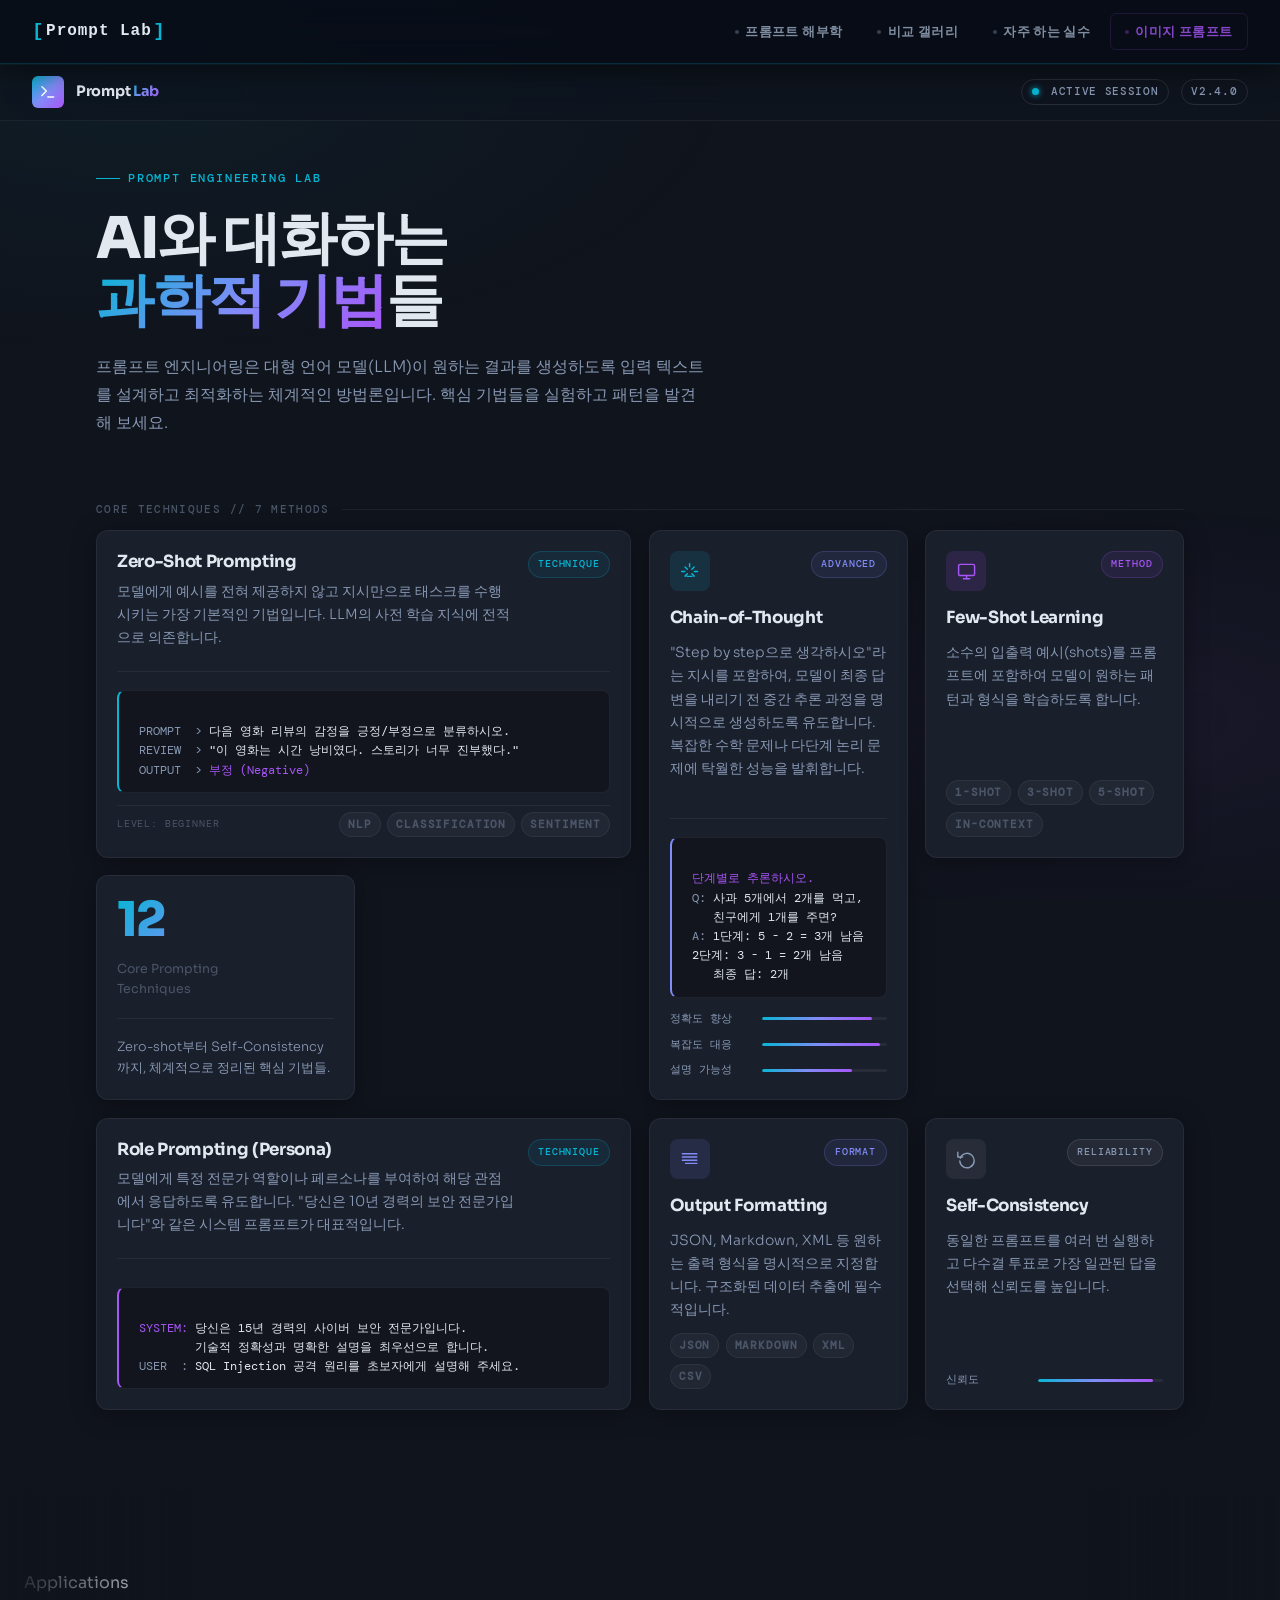
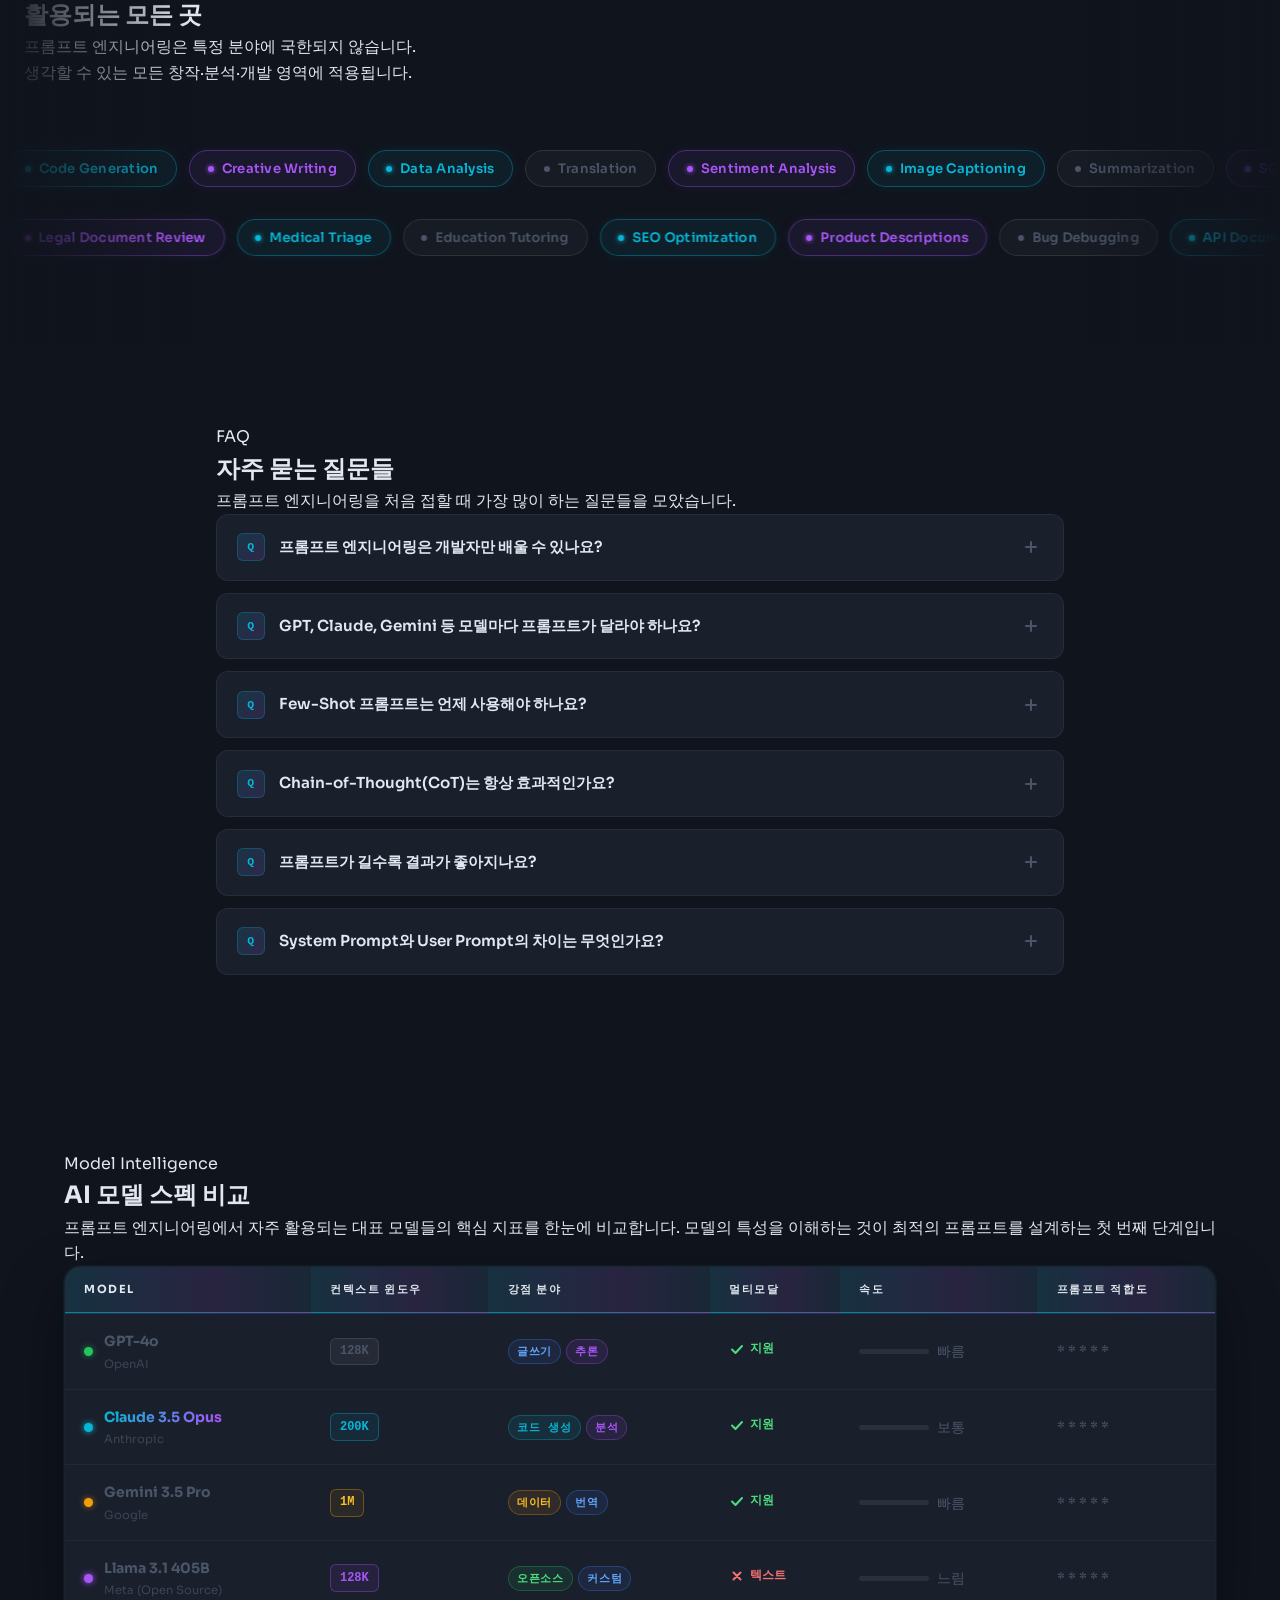
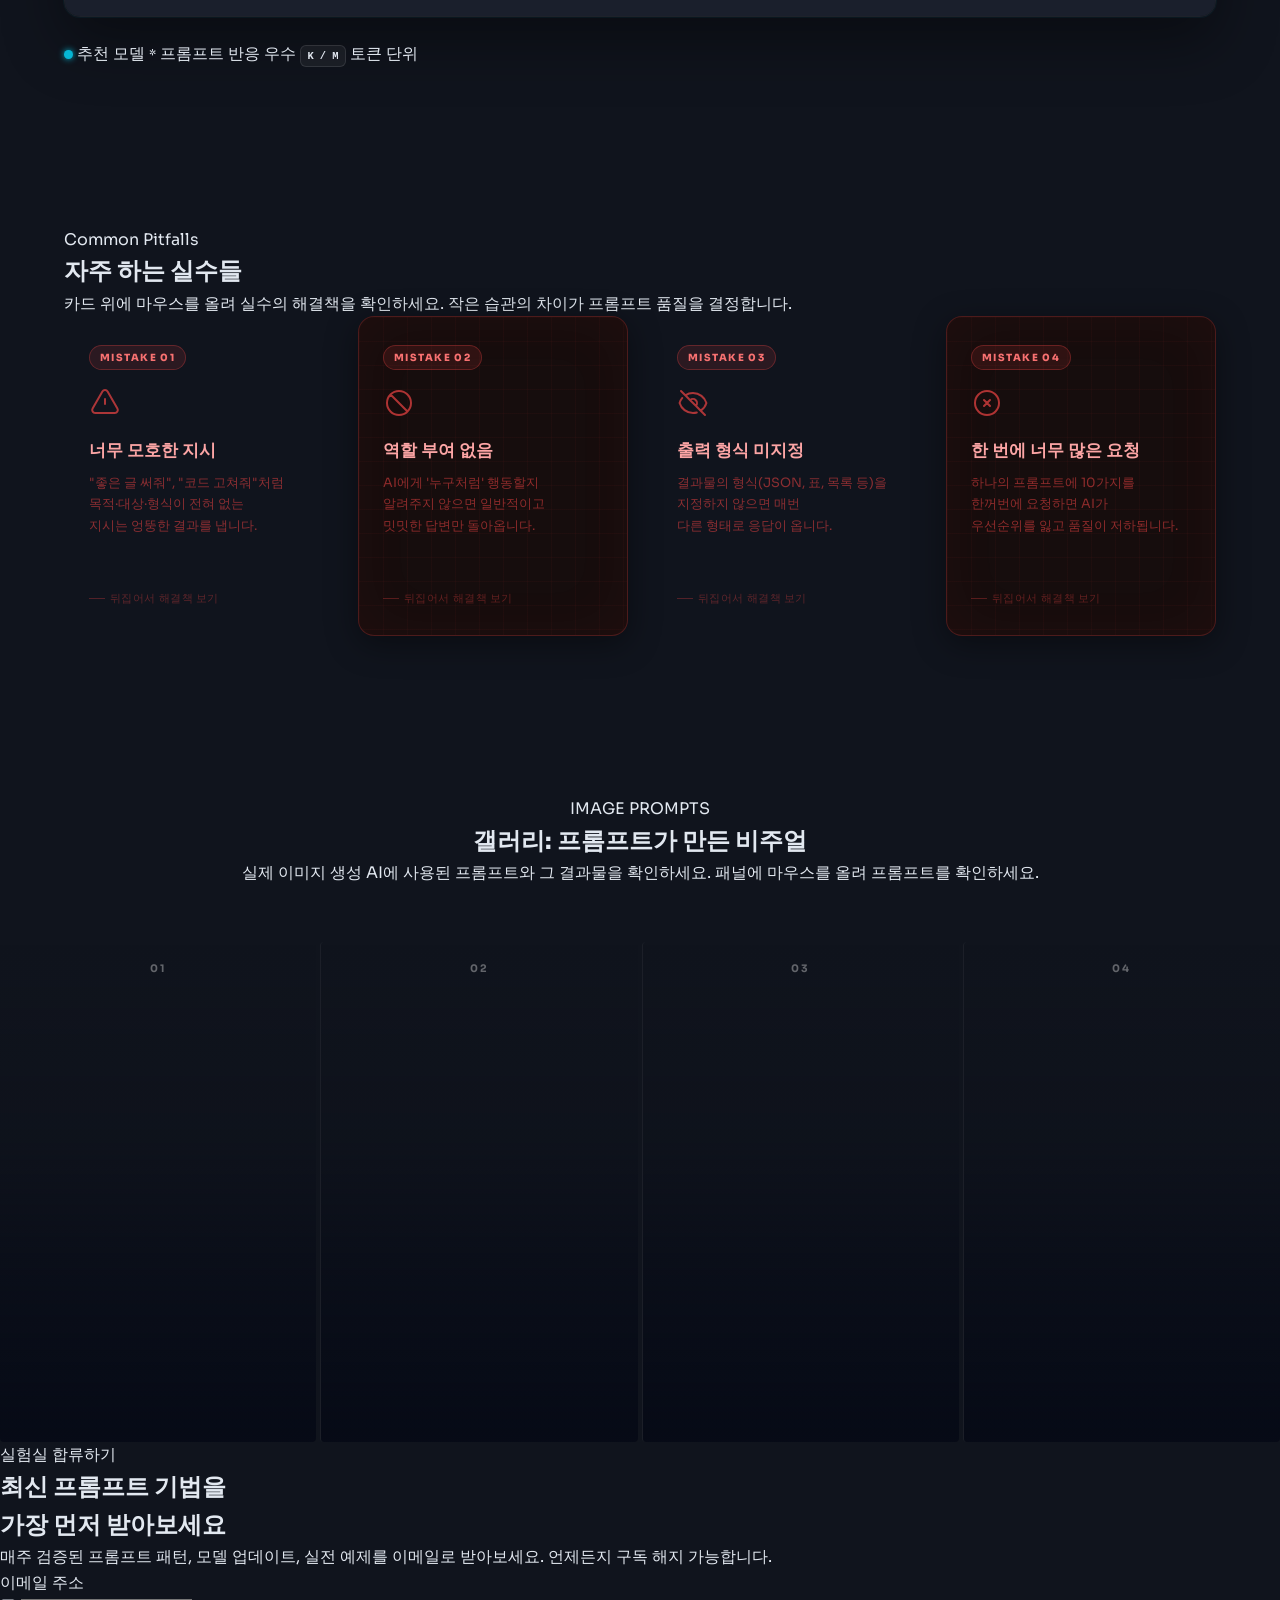
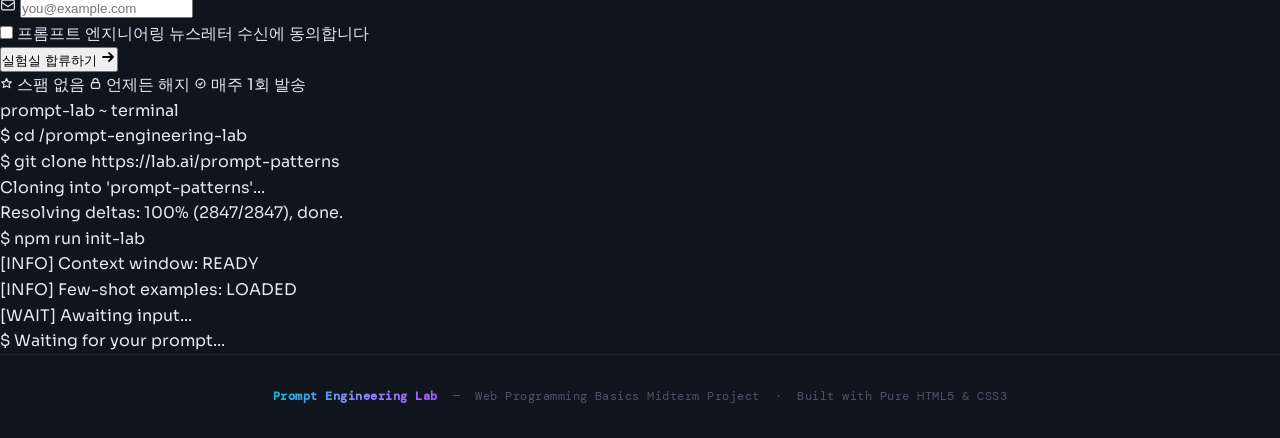
==== Prompt-Lab/prompt-engineering-lab.html @ 1be4c7b8 "Prompt-Lab 홈페이지 제작" ====
<!DOCTYPE html>
<html lang="ko">
<head>
  <meta charset="UTF-8" />
  <meta name="viewport" content="width=device-width, initial-scale=1.0" />
  <meta name="description" content="프롬프트 엔지니어링 핵심 기법을 탐구하는 실험실 페이지입니다." />
  <title>Prompt Engineering Lab</title>
  <link rel="preconnect" href="https://fonts.googleapis.com" />
  <link rel="preconnect" href="https://fonts.gstatic.com" crossorigin />
  <link href="https://fonts.googleapis.com/css2?family=DM+Mono:wght@400;500&family=Sora:wght@300;400;600;700;800&display=swap" rel="stylesheet" />

  <style>
    /* ============================================================   [STEP 1] 스무스 스크롤 전역 설정 (최최최상단에 위치)   ============================================================ */html {  scroll-behavior: smooth;  scroll-padding-top: 80px;}
/* ============================================================   [STEP 2] body 상단 여백 (네비바에 가려지지 않도록)   ============================================================ */body {  padding-top: 64px;}
/* ============================================================   [STEP 3] 네비게이션 바 래퍼   ============================================================ */.nav-header {  position: fixed;  top: 0;  left: 0;  width: 100%;  height: 64px;  z-index: 1000;
  /* 글래스모피즘 배경 */  background: rgba(6, 10, 22, 0.72);  backdrop-filter: blur(14px);  -webkit-backdrop-filter: blur(14px);
  /* 하단 네온 라인 */  border-bottom: 1px solid rgba(6, 182, 212, 0.18);
  /* 그림자 */  box-shadow:    0 1px 0 0 rgba(6, 182, 212, 0.07),    0 6px 28px 0 rgba(0, 0, 0, 0.5);}
/* ============================================================   [STEP 4] 내부 레이아웃 (로고 좌 / 링크 우)   ============================================================ */.nav-inner {  max-width: 80rem;  height: 100%;  margin: 0 auto;  padding: 0 2rem;  display: flex;  align-items: center;  justify-content: space-between;}
/* ============================================================   [STEP 5] 로고   ============================================================ */.nav-logo {  font-family: "JetBrains Mono", "Fira Code", monospace;  font-size: 1rem;  font-weight: 800;  letter-spacing: 0.06em;  text-decoration: none;  color: #e2e8f0;  display: flex;  align-items: center;  gap: 0.1em;  transition: color 0.25s ease;}
.nav-logo__bracket {  color: #06b6d4;  font-size: 1.2em;  font-weight: 900;  transition: color 0.25s ease, text-shadow 0.25s ease;}
.nav-logo:hover {  color: #ffffff;}
.nav-logo:hover .nav-logo__bracket {  color: #a855f7;  text-shadow: 0 0 12px rgba(168, 85, 247, 0.8);}
/* ============================================================   [STEP 6] 링크 목록   ============================================================ */.nav-links {  list-style: none;  margin: 0;  padding: 0;  display: flex;  align-items: center;  gap: 0.25rem;}
/* ============================================================   [STEP 7] 개별 링크   ============================================================ */.nav-link {  display: flex;  align-items: center;  gap: 0.4rem;  padding: 0.45rem 0.9rem;  border-radius: 6px;  border: 1px solid transparent;  font-size: 0.82rem;  font-weight: 600;  letter-spacing: 0.03em;  text-decoration: none;  color: rgba(148, 163, 184, 0.85);  white-space: nowrap;  transition:    color        0.25s ease,    background   0.25s ease,    border-color 0.25s ease,    text-shadow  0.25s ease;}
/* 링크 앞 작은 점 */.nav-link__dot {  display: inline-block;  width: 4px;  height: 4px;  border-radius: 50%;  background: currentColor;  opacity: 0.4;  flex-shrink: 0;  transition: opacity 0.25s ease, box-shadow 0.25s ease;}
/* 기본 링크 호버: 네온 시안 */.nav-link:hover {  color: #06b6d4;  background: rgba(6, 182, 212, 0.08);  border-color: rgba(6, 182, 212, 0.22);  text-shadow: 0 0 12px rgba(6, 182, 212, 0.5);}
.nav-link:hover .nav-link__dot {  opacity: 1;  box-shadow: 0 0 6px 2px rgba(6, 182, 212, 0.75);}
/* 강조 링크 (이미지 프롬프트): 퍼플 계열 */.nav-link--accent {  color: rgba(168, 85, 247, 0.8);  border-color: rgba(168, 85, 247, 0.15);}
.nav-link--accent:hover {  color: #a855f7;  background: rgba(168, 85, 247, 0.1);  border-color: rgba(168, 85, 247, 0.3);  text-shadow: 0 0 14px rgba(168, 85, 247, 0.65);}
.nav-link--accent:hover .nav-link__dot {  box-shadow: 0 0 6px 2px rgba(168, 85, 247, 0.8);}
/* ============================================================   [STEP 8] 반응형 (768px 이하)   ============================================================ */@media (max-width: 48rem) {  .nav-inner {    padding: 0 1.25rem;  }
  .nav-link {    font-size: 0.72rem;    padding: 0.4rem 0.55rem;    letter-spacing: 0;  }
  .nav-link__dot {    display: none;  }}
/* 매우 좁은 화면: 중간 2개 링크 숨김 */@media (max-width: 30rem) {  .nav-links li:nth-child(2),  .nav-links li:nth-child(3) {    display: none;  }}
/* ============================================================   /네비게이션 바 CSS 끝   ============================================================ */
    /* ============================================================
       0. CSS CUSTOM PROPERTIES (Design Token System)
       전체 테마를 통제하는 CSS 변수 선언부.
       이 변수들만 수정하면 전체 테마가 일관성 있게 변경됩니다.
    ============================================================ */
    :root {
      /* --- Color Palette --- */
      --bg-base:        #10141d;
      --bg-card:        #1a1f2c;
      --bg-card-hover:  #1f2537;
      --bg-glass:       rgba(16, 20, 29, 0.65);

      /* --- Text --- */
      --text-primary:   #e2e8f0;
      --text-secondary: #8899b4;
      --text-muted:     #4a5568;

      /* --- Neon Accent (Gradient) --- */
      --neon-cyan:      #06b6d4;
      --neon-purple:    #a855f7;
      --neon-mid:       #818cf8;
      --gradient-neon:  linear-gradient(135deg, var(--neon-cyan), var(--neon-mid), var(--neon-purple));
      --gradient-conic: conic-gradient(from 0deg, transparent 0deg, var(--neon-cyan) 60deg, var(--neon-purple) 120deg, transparent 180deg);

      /* --- Border --- */
      --border-subtle:  rgba(255, 255, 255, 0.06);
      --border-base:    rgba(255, 255, 255, 0.10);

      /* --- Spacing Scale (rem-based) --- */
      --space-xs:  0.375rem;
      --space-sm:  0.75rem;
      --space-md:  1.25rem;
      --space-lg:  2rem;
      --space-xl:  3rem;
      --space-2xl: 5rem;

      /* --- Border Radius --- */
      --radius-sm:   8px;
      --radius-md:   12px;
      --radius-lg:   20px;
      --radius-pill: 100px;

      /* --- Typography --- */
      --font-display: 'Sora', sans-serif;
      --font-mono:    'DM Mono', monospace;

      /* --- Shadows --- */
      --shadow-card: 0 4px 24px rgba(0, 0, 0, 0.35);
      --shadow-neon-cyan:   0 0 20px rgba(6, 182, 212, 0.18);
      --shadow-neon-purple: 0 0 20px rgba(168, 85, 247, 0.18);

      /* --- Transition --- */
      --ease-smooth: cubic-bezier(0.22, 0.68, 0, 1.2);
      --ease-out:    cubic-bezier(0.16, 1, 0.3, 1);
      --duration-fast: 0.2s;
      --duration-base: 0.45s;
    }

    /* ============================================================
       1. RESET & BASE
    ============================================================ */
    *, *::before, *::after {
      box-sizing: border-box;
      margin: 0;
      padding: 0;
    }

    html {
      font-size: 16px;
      scroll-behavior: smooth;
      -webkit-font-smoothing: antialiased;
      -moz-osx-font-smoothing: grayscale;
    }

    body {
      font-family: var(--font-display);
      background-color: var(--bg-base);
      color: var(--text-primary);
      line-height: 1.6;
      min-height: 100vh;
    }

    /* 전체 배경에 미세한 노이즈 텍스처 레이어 */
    body::before {
      content: '';
      position: fixed;
      inset: 0;
      background-image:
        radial-gradient(ellipse 80% 50% at 10% 10%, rgba(6, 182, 212, 0.05) 0%, transparent 60%),
        radial-gradient(ellipse 60% 40% at 90% 80%, rgba(168, 85, 247, 0.06) 0%, transparent 60%);
      pointer-events: none;
      z-index: 0;
    }

    img { max-width: 100%; display: block; }
    a   { color: inherit; text-decoration: none; }
    ul  { list-style: none; }

    /* ============================================================
       2. GLASSMORPHISM HEADER
       position: sticky + backdrop-filter로 구현한 글래스모피즘.
       스크롤 시에도 콘텐츠 위에 반투명하게 떠 있습니다.
    ============================================================ */
    .site-header {
      position: sticky;
      top: 0;
      z-index: 100;
      display: flex;
      align-items: center;
      justify-content: space-between;
      padding: var(--space-sm) var(--space-lg);
      background-color: var(--bg-glass);
      backdrop-filter: blur(20px) saturate(180%);
      -webkit-backdrop-filter: blur(20px) saturate(180%);
      border-bottom: 1px solid var(--border-subtle);
    }

    .header-logo {
      display: flex;
      align-items: center;
      gap: var(--space-sm);
    }

    /* 로고 아이콘: 순수 CSS로 만든 기하학적 심볼 */
    .logo-icon {
      width: 2rem;
      height: 2rem;
      border-radius: 6px;
      background: var(--gradient-neon);
      display: grid;
      place-items: center;
      flex-shrink: 0;
    }

    .logo-icon svg {
      width: 1.1rem;
      height: 1.1rem;
      fill: none;
      stroke: #fff;
      stroke-width: 2;
      stroke-linecap: round;
      stroke-linejoin: round;
    }

    .logo-text {
      font-size: 0.9rem;
      font-weight: 700;
      letter-spacing: -0.02em;
      color: var(--text-primary);
    }

    .logo-text span {
      background: var(--gradient-neon);
      -webkit-background-clip: text;
      -webkit-text-fill-color: transparent;
      background-clip: text;
    }

    .header-meta {
      display: flex;
      align-items: center;
      gap: var(--space-sm);
    }

    .header-badge {
      font-family: var(--font-mono);
      font-size: 0.68rem;
      font-weight: 500;
      padding: 0.2rem 0.6rem;
      border-radius: var(--radius-pill);
      border: 1px solid var(--border-base);
      color: var(--text-secondary);
      letter-spacing: 0.06em;
      text-transform: uppercase;
    }

    .status-dot {
      display: inline-block;
      width: 0.45rem;
      height: 0.45rem;
      border-radius: 50%;
      background: var(--neon-cyan);
      box-shadow: 0 0 6px var(--neon-cyan);
      animation: pulse-dot 2.4s ease-in-out infinite;
      margin-right: 0.3rem;
    }

    @keyframes pulse-dot {
      0%, 100% { opacity: 1;   box-shadow: 0 0 6px var(--neon-cyan); }
      50%       { opacity: 0.5; box-shadow: 0 0 2px var(--neon-cyan); }
    }

    /* ============================================================
       3. HERO SECTION
    ============================================================ */
    .hero {
      position: relative;
      z-index: 1;
      padding: var(--space-xl) var(--space-lg) var(--space-lg);
      max-width: 72rem;
      margin: 0 auto;
    }

    .hero-eyebrow {
      font-family: var(--font-mono);
      font-size: 0.75rem;
      font-weight: 500;
      letter-spacing: 0.15em;
      text-transform: uppercase;
      color: var(--neon-cyan);
      margin-bottom: var(--space-md);
      display: flex;
      align-items: center;
      gap: 0.5rem;
    }

    .hero-eyebrow::before {
      content: '';
      display: inline-block;
      width: 1.5rem;
      height: 1px;
      background: var(--neon-cyan);
    }

    .hero-title {
      font-size: clamp(2.2rem, 5vw, 3.6rem);
      font-weight: 800;
      line-height: 1.08;
      letter-spacing: -0.035em;
      color: var(--text-primary);
      margin-bottom: var(--space-md);
    }

    .hero-title .gradient-word {
      background: var(--gradient-neon);
      -webkit-background-clip: text;
      -webkit-text-fill-color: transparent;
      background-clip: text;
    }

    .hero-description {
      font-size: 1rem;
      font-weight: 300;
      color: var(--text-secondary);
      max-width: 38rem;
      line-height: 1.75;
    }

    /* ============================================================
       4. BENTO GRID LAYOUT
       CSS Grid를 활용한 비정형 벤토 박스 레이아웃.
       모바일: 1열 스택
       태블릿: 2열 그리드
       데스크톱: 4열 그리드 (다양한 span 조합)
    ============================================================ */
    .bento-grid {
      position: relative;
      z-index: 1;
      max-width: 72rem;
      margin: 0 auto;
      padding: 0 var(--space-lg) var(--space-2xl);

      display: grid;
      grid-template-columns: 1fr;   /* mobile-first: 1열 */
      gap: 1rem;
    }

    /* 태블릿 (768px 이상): 2열 */
    @media (min-width: 48rem) {
      .bento-grid {
        grid-template-columns: repeat(2, 1fr);
      }

      /* 넓은 카드: 2열 전체 */
      .card--wide  { grid-column: span 2; }
      /* 큰 카드 (2x2) */
      .card--large { grid-column: span 2; grid-row: span 2; }
    }

    /* 데스크톱 (1024px 이상): 4열 그리드 */
    @media (min-width: 64rem) {
      .bento-grid {
        grid-template-columns: repeat(4, 1fr);
        grid-auto-rows: minmax(11rem, auto);
        gap: 1.1rem;
      }

      /* 다양한 크기의 카드로 벤토 박스 리듬감 부여 */
      .card--wide   { grid-column: span 2; }
      .card--tall   { grid-row: span 2;    }
      .card--large  { grid-column: span 2; grid-row: span 2; }
      .card--hero   { grid-column: span 3; }
      .card--accent { grid-column: span 1; grid-row: span 2; }
    }

    /* ============================================================
       5. PROMPT CARD COMPONENT
          핵심 기능: Pure CSS Neon Border Slide Animation
          구현 원리: position relative + ::before 가상 요소에
                     conic-gradient를 적용하고, @keyframes로
                     회전시켜 테두리를 따라 빛이 흐르는 효과를 냄.
    ============================================================ */
    .prompt-card {
      position: relative;       /* ::before 가상 요소의 기준점 */
      border-radius: var(--radius-md);
      overflow: hidden;         /* 회전하는 그라디언트를 카드 안으로 클리핑 */
      background-color: var(--bg-card);
      padding: var(--space-md);
      display: flex;
      flex-direction: column;
      gap: var(--space-sm);
      box-shadow: var(--shadow-card);

      /* 기본 상태: 투명한 1px 테두리 (공간 확보용) */
      border: 1px solid var(--border-subtle);

      /* 카드 올림(translateY) 트랜지션 */
      transform: translateY(0);
      transition:
        transform var(--duration-base) var(--ease-out),
        box-shadow var(--duration-base) var(--ease-out),
        background-color var(--duration-fast) ease;
    }

    /* ---- [핵심] Neon Border Slide: Step 1 — 회전 그라디언트 레이어 ---- */
    /* ::before 가상 요소는 카드보다 크게 만들어
       @keyframes로 360도 회전시키는 '발전기' 역할을 합니다.
       기본 상태(비호버)에서는 opacity: 0으로 완전히 숨깁니다.  */
    .prompt-card::before {
      content: '';
      position: absolute;

      /* 카드보다 충분히 크게: 대각선을 커버하기 위해 200% */
      width: 200%;
      height: 200%;

      /* 카드 중앙에 위치시킵니다 */
      top: 50%;
      left: 50%;
      transform: translate(-50%, -50%);

      /* Conic Gradient: 원뿔형 그라디언트로 빛줄기를 표현 */
      background: conic-gradient(
        from 0deg at 50% 50%,
        transparent   0deg,
        var(--neon-cyan)   60deg,
        var(--neon-mid)    120deg,
        var(--neon-purple) 180deg,
        transparent   240deg
      );

      /* 기본 상태: 보이지 않음 + 애니메이션 멈춤 */
      opacity: 0;
      animation: none;
      transition: opacity var(--duration-base) ease;

      /* overflow: hidden으로 잘리지만, z-index 순서 정의 */
      z-index: 0;
      border-radius: inherit;
    }

    /* ---- [핵심] Neon Border Slide: Step 2 — 내부 배경 레이어 ---- */
    /* ::after 가상 요소는 카드 내부를 채워
       ::before의 회전 그라디언트가 테두리 두께만큼만 보이게 합니다.
       이것이 '테두리를 따라 흐르는 선'처럼 보이는 핵심 원리입니다. */
    .prompt-card::after {
      content: '';
      position: absolute;

      /* 카드 경계에서 1.5px 안쪽 — 이 틈이 네온 테두리 두께가 됩니다 */
      inset: 1.5px;
      background-color: var(--bg-card);
      border-radius: calc(var(--radius-md) - 1.5px);
      z-index: 1; /* 콘텐츠보다 아래, ::before보다 위 */
      transition: background-color var(--duration-fast) ease;
    }

    /* ---- [핵심] Neon Border Slide: Step 3 — 카드 내부 콘텐츠 z-index ---- */
    /* 실제 콘텐츠(자식 요소)들이 ::after(내부 배경) 위에 보이도록 z-index 설정 */
    .prompt-card > * {
      position: relative;
      z-index: 2;
    }

    /* ---- [핵심] Neon Border Slide: Step 4 — Hover 활성화 ---- */
    .prompt-card:hover::before {
      opacity: 1;
      /* 호버 시 @keyframes 애니메이션 실행: 2초마다 무한 회전 */
      animation: neon-spin var(--duration-base) linear forwards,
                 neon-spin-loop 2.5s linear 0.45s infinite;
    }

    .prompt-card:hover::after {
      background-color: var(--bg-card-hover);
    }

    /* 호버 시 카드가 살짝 위로 이동 */
    .prompt-card:hover {
      transform: translateY(-5px);
      box-shadow:
        var(--shadow-card),
        var(--shadow-neon-cyan),
        var(--shadow-neon-purple);
    }

    /* ---- @keyframes: 회전 그라디언트 애니메이션 ---- */
    /* 첫 번째(forwards): 0 -> 360deg로 1회 회전해 테두리를 '그리는' 효과 */
    @keyframes neon-spin {
      from { transform: translate(-50%, -50%) rotate(0deg);   }
      to   { transform: translate(-50%, -50%) rotate(360deg); }
    }

    /* 두 번째(infinite): 이후 계속 회전해 '흐르는' 효과 유지 */
    @keyframes neon-spin-loop {
      from { transform: translate(-50%, -50%) rotate(0deg);   }
      to   { transform: translate(-50%, -50%) rotate(360deg); }
    }


    /* ============================================================
       6. CARD INTERNAL TYPOGRAPHY & COMPONENTS
    ============================================================ */

    /* 카드 헤더 영역 */
    .card-header {
      display: flex;
      align-items: flex-start;
      justify-content: space-between;
      gap: var(--space-sm);
      margin-bottom: 0.25rem;
    }

    /* 카드 타이틀 */
    .card-title {
      font-size: 1.05rem;
      font-weight: 700;
      letter-spacing: -0.02em;
      color: var(--text-primary);
      line-height: 1.3;
    }

    .card--large .card-title,
    .card--hero  .card-title {
      font-size: 1.35rem;
    }

    /* 카드 설명 텍스트 */
    .card-description {
      font-size: 0.875rem;
      font-weight: 300;
      color: var(--text-secondary);
      line-height: 1.65;
      flex-grow: 1;
    }

    /* 분류 뱃지 */
    .badge {
      display: inline-flex;
      align-items: center;
      gap: 0.3rem;
      font-family: var(--font-mono);
      font-size: 0.65rem;
      font-weight: 500;
      letter-spacing: 0.08em;
      text-transform: uppercase;
      padding: 0.25rem 0.6rem;
      border-radius: var(--radius-pill);
      flex-shrink: 0;
      white-space: nowrap;
    }

    .badge--technique {
      background: rgba(6, 182, 212, 0.08);
      color: var(--neon-cyan);
      border: 1px solid rgba(6, 182, 212, 0.2);
    }

    .badge--method {
      background: rgba(168, 85, 247, 0.08);
      color: var(--neon-purple);
      border: 1px solid rgba(168, 85, 247, 0.2);
    }

    .badge--advanced {
      background: rgba(129, 140, 248, 0.08);
      color: var(--neon-mid);
      border: 1px solid rgba(129, 140, 248, 0.2);
    }

    .badge--neutral {
      background: rgba(255, 255, 255, 0.05);
      color: var(--text-secondary);
      border: 1px solid var(--border-base);
    }

    /* 코드 블록 */
    .card-code {
      font-family: var(--font-mono);
      font-size: 0.75rem;
      line-height: 1.6;
      background: rgba(0, 0, 0, 0.3);
      border: 1px solid var(--border-subtle);
      border-left: 2px solid var(--neon-cyan);
      border-radius: var(--radius-sm);
      padding: var(--space-sm) var(--space-md);
      color: var(--neon-cyan);
      overflow-x: auto;
      margin-top: auto;
      white-space: pre-wrap;
      word-break: break-all;
    }

    .card-code .token-prompt { color: var(--text-secondary); }
    .card-code .token-role   { color: var(--neon-purple); }
    .card-code .token-value  { color: var(--text-primary); }

    /* 구분선 */
    .card-divider {
      height: 1px;
      background: var(--border-subtle);
      margin: var(--space-xs) 0;
    }

    /* 태그 그룹 */
    .tag-group {
      display: flex;
      flex-wrap: wrap;
      gap: 0.4rem;
      margin-top: auto;
    }

    .tag {
      font-family: var(--font-mono);
      font-size: 0.68rem;
      color: var(--text-muted);
      background: rgba(255, 255, 255, 0.04);
      border: 1px solid var(--border-subtle);
      border-radius: var(--radius-pill);
      padding: 0.15rem 0.55rem;
    }

    /* 아이콘 박스 */
    .card-icon-box {
      width: 2.5rem;
      height: 2.5rem;
      border-radius: var(--radius-sm);
      display: grid;
      place-items: center;
      flex-shrink: 0;
    }

    .card-icon-box.cyan   { background: rgba(6,  182, 212, 0.12); }
    .card-icon-box.purple { background: rgba(168, 85, 247, 0.12); }
    .card-icon-box.mid    { background: rgba(129, 140, 248, 0.12); }
    .card-icon-box.neutral{ background: rgba(255, 255, 255, 0.06); }

    .card-icon-box svg {
      width: 1.2rem;
      height: 1.2rem;
      fill: none;
      stroke-width: 1.8;
      stroke-linecap: round;
      stroke-linejoin: round;
    }
    .card-icon-box.cyan   svg { stroke: var(--neon-cyan);   }
    .card-icon-box.purple svg { stroke: var(--neon-purple); }
    .card-icon-box.mid    svg { stroke: var(--neon-mid);    }
    .card-icon-box.neutral svg { stroke: var(--text-secondary); }

    /* 대형 숫자 통계 */
    .stat-number {
      font-size: 3rem;
      font-weight: 800;
      letter-spacing: -0.05em;
      line-height: 1;
      background: var(--gradient-neon);
      -webkit-background-clip: text;
      -webkit-text-fill-color: transparent;
      background-clip: text;
      margin-bottom: 0.25rem;
    }

    .stat-label {
      font-size: 0.78rem;
      color: var(--text-muted);
      font-weight: 400;
    }

    /* 구분선 + 메타 정보 */
    .card-footer {
      display: flex;
      align-items: center;
      justify-content: space-between;
      padding-top: var(--space-xs);
      border-top: 1px solid var(--border-subtle);
      margin-top: auto;
    }

    .card-level {
      font-family: var(--font-mono);
      font-size: 0.65rem;
      color: var(--text-muted);
      text-transform: uppercase;
      letter-spacing: 0.08em;
    }

    /* 적용 단계 Progress Bar */
    .progress-group {
      display: flex;
      flex-direction: column;
      gap: 0.5rem;
      margin-top: auto;
    }

    .progress-item {
      display: flex;
      align-items: center;
      gap: var(--space-sm);
    }

    .progress-label {
      font-family: var(--font-mono);
      font-size: 0.7rem;
      color: var(--text-secondary);
      width: 5rem;
      flex-shrink: 0;
    }

    .progress-bar-track {
      flex-grow: 1;
      height: 3px;
      background: rgba(255, 255, 255, 0.06);
      border-radius: 100px;
      overflow: hidden;
    }

    .progress-bar-fill {
      height: 100%;
      border-radius: 100px;
      background: var(--gradient-neon);
    }

    /* 섹션 구분 레이블 */
    .section-label {
      position: relative;
      z-index: 1;
      max-width: 72rem;
      margin: var(--space-lg) auto 0;
      padding: 0 var(--space-lg) var(--space-sm);
      font-family: var(--font-mono);
      font-size: 0.7rem;
      font-weight: 500;
      color: var(--text-muted);
      letter-spacing: 0.12em;
      text-transform: uppercase;
      display: flex;
      align-items: center;
      gap: var(--space-sm);
    }

    .section-label::after {
      content: '';
      flex: 1;
      height: 1px;
      background: var(--border-subtle);
    }

    /* ============================================================
       7. FOOTER
    ============================================================ */
    .site-footer {
      position: relative;
      z-index: 1;
      text-align: center;
      padding: var(--space-lg);
      border-top: 1px solid var(--border-subtle);
      color: var(--text-muted);
      font-size: 0.78rem;
      font-family: var(--font-mono);
      letter-spacing: 0.04em;
    }

    .site-footer strong {
      background: var(--gradient-neon);
      -webkit-background-clip: text;
      -webkit-text-fill-color: transparent;
      background-clip: text;
      font-weight: 600;
    }

    /* ============================================================
       8. RESPONSIVE: Mobile-first Overrides
    ============================================================ */
    @media (max-width: 47.99rem) {
      .site-header { padding: var(--space-sm) var(--space-md); }
      .hero { padding: var(--space-lg) var(--space-md) var(--space-md); }
      .bento-grid { padding: 0 var(--space-md) var(--space-xl); }
      .section-label { padding: 0 var(--space-md) var(--space-sm); }
      .stat-number { font-size: 2.2rem; }
    }

    .marquee-section {
  padding: 5rem 0;
  overflow: hidden;
  position: relative;
}

.marquee-section::before,
.marquee-section::after {
  content: "";
  position: absolute;
  top: 0;
  width: 12rem;
  height: 100%;
  z-index: 2;
  pointer-events: none;
}

.marquee-section::before {
  left: 0;
  background: linear-gradient(to right, var(--bg-base) 0%, transparent 100%);
}

.marquee-section::after {
  right: 0;
  background: linear-gradient(to left, var(--bg-base) 0%, transparent 100%);
}

.marquee-section .section-header {
  padding: 0 1.5rem;
  margin-bottom: 3.5rem;
}

.marquee-wrapper {
  overflow: hidden;
  margin-bottom: 1rem;
}

.marquee-wrapper--rev {
  margin-bottom: 0;
}

.marquee-track {
  display: flex;
  width: max-content;
  will-change: transform;
}

.marquee-track--fwd {
  animation: marquee-fwd 38s linear infinite;
}

.marquee-track--rev {
  animation: marquee-rev 32s linear infinite;
}

@keyframes marquee-fwd {
  from { transform: translateX(0); }
  to   { transform: translateX(-50%); }
}

@keyframes marquee-rev {
  from { transform: translateX(-50%); }
  to   { transform: translateX(0); }
}

.marquee-wrapper:hover .marquee-track {
  animation-play-state: paused;
}

.marquee-list {
  display: flex;
  align-items: center;
  gap: 0.75rem;
  padding: 0.5rem 0.375rem;
  list-style: none;
  margin: 0;
  flex-shrink: 0;
}

.marquee-pill {
  display: inline-flex;
  align-items: center;
  gap: 0.5rem;
  padding: 0.45rem 1.1rem;
  border-radius: 999px;
  font-size: 0.82rem;
  font-weight: 600;
  letter-spacing: 0.02em;
  white-space: nowrap;
  cursor: default;
  transition:
    transform 0.25s ease,
    box-shadow 0.25s ease,
    background 0.25s ease;
}

.marquee-pill:hover {
  transform: translateY(-2px) scale(1.04);
}

.marquee-pill__dot {
  width: 6px;
  height: 6px;
  border-radius: 50%;
  flex-shrink: 0;
}

.marquee-pill--cyan {
  background: rgba(6, 182, 212, 0.07);
  border: 1px solid rgba(6, 182, 212, 0.35);
  color: var(--neon-cyan);
  box-shadow: 0 0 14px rgba(6, 182, 212, 0.08);
}

.marquee-pill--cyan:hover {
  background: rgba(6, 182, 212, 0.14);
  box-shadow: 0 4px 20px rgba(6, 182, 212, 0.2);
}

.marquee-pill--cyan .marquee-pill__dot {
  background: var(--neon-cyan);
  box-shadow: 0 0 5px var(--neon-cyan);
}

.marquee-pill--purple {
  background: rgba(168, 85, 247, 0.07);
  border: 1px solid rgba(168, 85, 247, 0.35);
  color: var(--neon-purple);
  box-shadow: 0 0 14px rgba(168, 85, 247, 0.08);
}

.marquee-pill--purple:hover {
  background: rgba(168, 85, 247, 0.14);
  box-shadow: 0 4px 20px rgba(168, 85, 247, 0.2);
}

.marquee-pill--purple .marquee-pill__dot {
  background: var(--neon-purple);
  box-shadow: 0 0 5px var(--neon-purple);
}

.marquee-pill--default {
  background: rgba(255, 255, 255, 0.03);
  border: 1px solid rgba(255, 255, 255, 0.1);
  color: var(--text-muted);
}

.marquee-pill--default:hover {
  background: rgba(255, 255, 255, 0.07);
  border-color: rgba(255, 255, 255, 0.18);
  color: var(--text-base);
}

.marquee-pill--default .marquee-pill__dot {
  background: var(--text-muted);
}

@media (prefers-reduced-motion: reduce) {
  .marquee-track--fwd,
  .marquee-track--rev {
    animation: none;
  }
}

/* ------------------------------------------------------------------
   섹션 4: FAQ 아코디언 (details/summary)
   ------------------------------------------------------------------ */
.faq-section {
  padding: 5rem 1.5rem 6rem;
  max-width: 56rem;
  margin: 0 auto;
}

.faq-list {
  display: flex;
  flex-direction: column;
  gap: 0.75rem;
}

.faq-item {
  background: var(--bg-card);
  border: 1px solid rgba(255, 255, 255, 0.06);
  border-radius: 12px;
  overflow: hidden;
  transition:
    border-color 0.3s ease,
    box-shadow 0.3s ease;
  position: relative;
}

.faq-item::before {
  content: "";
  position: absolute;
  left: 0;
  top: 0;
  bottom: 0;
  width: 3px;
  background: linear-gradient(180deg, var(--neon-cyan), var(--neon-purple));
  opacity: 0;
  transition: opacity 0.3s ease;
  border-radius: 3px 0 0 3px;
}

.faq-item[open] {
  border-color: rgba(6, 182, 212, 0.3);
  box-shadow:
    0 0 0 1px rgba(6, 182, 212, 0.08),
    0 8px 32px rgba(6, 182, 212, 0.07);
}

.faq-item[open]::before {
  opacity: 1;
}

.faq-summary {
  display: flex;
  align-items: center;
  gap: 0.85rem;
  padding: 1.15rem 1.25rem;
  cursor: pointer;
  list-style: none;
  user-select: none;
  -webkit-user-select: none;
  position: relative;
}

.faq-summary::-webkit-details-marker {
  display: none;
}

.faq-summary::marker {
  display: none;
}

.faq-summary:hover {
  background: rgba(255, 255, 255, 0.02);
}

.faq-q-label {
  flex-shrink: 0;
  width: 1.75rem;
  height: 1.75rem;
  border-radius: 6px;
  background: linear-gradient(135deg,
    rgba(6, 182, 212, 0.15),
    rgba(168, 85, 247, 0.15));
  border: 1px solid rgba(6, 182, 212, 0.25);
  display: flex;
  align-items: center;
  justify-content: center;
  font-size: 0.72rem;
  font-weight: 900;
  letter-spacing: 0.05em;
  color: var(--neon-cyan);
  font-family: "JetBrains Mono", monospace;
  transition: background 0.3s ease, border-color 0.3s ease;
}

.faq-item[open] .faq-q-label {
  background: linear-gradient(135deg,
    rgba(6, 182, 212, 0.25),
    rgba(168, 85, 247, 0.2));
  border-color: rgba(168, 85, 247, 0.4);
  color: var(--neon-purple);
}

.faq-question {
  flex: 1;
  font-size: 0.95rem;
  font-weight: 600;
  color: var(--text-base);
  line-height: 1.5;
  transition: color 0.25s ease;
}

.faq-item[open] .faq-question {
  background: linear-gradient(90deg, var(--neon-cyan), var(--neon-purple));
  -webkit-background-clip: text;
  -webkit-text-fill-color: transparent;
  background-clip: text;
}

/* 열림/닫힘 아이콘 — ::before(세로선) + ::after(가로선) → + 모양, 열리면 x로 회전 */
.faq-icon {
  flex-shrink: 0;
  width: 1.5rem;
  height: 1.5rem;
  position: relative;
  display: flex;
  align-items: center;
  justify-content: center;
  transition: transform 0.35s ease;
}

.faq-icon::before,
.faq-icon::after {
  content: "";
  position: absolute;
  background: var(--text-muted);
  border-radius: 2px;
  transition:
    transform 0.35s ease,
    background 0.3s ease;
}

.faq-icon::before {
  width: 2px;
  height: 12px;
}

.faq-icon::after {
  width: 12px;
  height: 2px;
}

.faq-item[open] .faq-icon::before {
  transform: rotate(45deg);
  background: var(--neon-cyan);
}

.faq-item[open] .faq-icon::after {
  transform: rotate(45deg);
  background: var(--neon-cyan);
}

.faq-item[open] .faq-icon {
  transform: rotate(45deg);
}

.faq-answer {
  padding: 0 1.25rem 1.25rem 1.25rem;
  padding-left: calc(1.25rem + 1.75rem + 0.85rem);
  border-top: 1px solid rgba(255, 255, 255, 0.05);
  margin-top: 0;
}

.faq-answer p {
  font-size: 0.875rem;
  color: var(--text-muted);
  line-height: 1.8;
  margin: 0.9rem 0 1rem;
}

.faq-strong {
  color: var(--text-base);
  font-weight: 600;
}

.faq-tag-list {
  list-style: none;
  padding: 0;
  margin: 0;
  display: flex;
  flex-wrap: wrap;
  gap: 0.4rem;
}

@media (max-width: 36rem) {
  .faq-answer {
    padding-left: 1.25rem;
  }

  .faq-question {
    font-size: 0.875rem;
  }
}

.table-section {
  padding: 5rem 1.5rem;
}

.table-section__inner {
  max-width: 72rem;
  margin: 0 auto;
}

.table-wrapper {
  overflow-x: auto;
  -webkit-overflow-scrolling: touch;
  border-radius: 16px;
  border: 1px solid rgba(255, 255, 255, 0.06);
  box-shadow: 0 0 0 1px rgba(6, 182, 212, 0.06), 0 24px 60px rgba(0, 0, 0, 0.4);
  margin-bottom: 1.5rem;
}

.model-table {
  width: 100%;
  min-width: 680px;
  border-collapse: collapse;
  background: var(--bg-card);
  font-size: 0.875rem;
}

.model-table__th {
  padding: 0.9rem 1.2rem;
  text-align: left;
  font-size: 0.7rem;
  font-weight: 700;
  letter-spacing: 0.14em;
  text-transform: uppercase;
  white-space: nowrap;
  background: linear-gradient(90deg, rgba(6, 182, 212, 0.12) 0%, rgba(168, 85, 247, 0.1) 60%, rgba(6, 182, 212, 0.06) 100%);
  color: var(--text-base);
  border-bottom: 1px solid rgba(6, 182, 212, 0.2);
  position: relative;
}

.model-table__th::after {
  content: "";
  position: absolute;
  bottom: 0;
  left: 0;
  width: 100%;
  height: 1px;
  background: linear-gradient(90deg, var(--neon-cyan), var(--neon-purple));
  opacity: 0.6;
}

.model-table__th--model {
  min-width: 180px;
}

.model-table__td {
  padding: 1rem 1.2rem;
  border-bottom: 1px solid rgba(255, 255, 255, 0.04);
  color: var(--text-muted);
  vertical-align: middle;
  transition: background 0.25s ease;
}

.model-table__row {
  transition: background 0.25s ease;
}

.model-table__row:hover .model-table__td {
  background: rgba(6, 182, 212, 0.05);
}

.model-table__row:hover .model-table__td--model {
  background: rgba(6, 182, 212, 0.08);
}

.model-table__row:last-child .model-table__td {
  border-bottom: none;
}

.model-name-wrap {
  display: flex;
  align-items: center;
  gap: 0.65rem;
}

.model-dot {
  width: 9px;
  height: 9px;
  border-radius: 50%;
  flex-shrink: 0;
}

.model-dot--green {
  background: #22c55e;
  box-shadow: 0 0 6px #22c55e99;
}

.model-dot--cyan {
  background: var(--neon-cyan);
  box-shadow: 0 0 6px var(--neon-cyan);
}

.model-dot--yellow {
  background: #f59e0b;
  box-shadow: 0 0 6px #f59e0b99;
}

.model-dot--purple {
  background: var(--neon-purple);
  box-shadow: 0 0 6px var(--neon-purple);
}

.model-name {
  display: block;
  font-weight: 700;
  font-size: 0.88rem;
  color: var(--text-base);
  white-space: nowrap;
}

.model-name--highlight {
  background: linear-gradient(90deg, var(--neon-cyan), var(--neon-purple));
  -webkit-background-clip: text;
  -webkit-text-fill-color: transparent;
  background-clip: text;
}

.model-maker {
  display: block;
  font-size: 0.72rem;
  color: var(--text-muted);
  margin-top: 0.1rem;
  opacity: 0.7;
}

.ctx-badge {
  display: inline-block;
  font-family: "JetBrains Mono", monospace;
  font-size: 0.75rem;
  font-weight: 700;
  padding: 0.2rem 0.55rem;
  border-radius: 6px;
  background: rgba(255, 255, 255, 0.05);
  border: 1px solid rgba(255, 255, 255, 0.1);
  color: var(--text-base);
}

.ctx-badge--cyan {
  border-color: rgba(6, 182, 212, 0.35);
  color: var(--neon-cyan);
  background: rgba(6, 182, 212, 0.08);
}

.ctx-badge--yellow {
  border-color: rgba(245, 158, 11, 0.35);
  color: #fbbf24;
  background: rgba(245, 158, 11, 0.08);
}

.ctx-badge--purple {
  border-color: rgba(168, 85, 247, 0.35);
  color: var(--neon-purple);
  background: rgba(168, 85, 247, 0.08);
}

.tag-list {
  display: flex;
  flex-wrap: wrap;
  gap: 0.3rem;
}

.tag {
  font-size: 0.67rem;
  font-weight: 700;
  letter-spacing: 0.08em;
  text-transform: uppercase;
  padding: 0.18rem 0.5rem;
  border-radius: 999px;
  white-space: nowrap;
}

.tag--blue {
  background: rgba(59, 130, 246, 0.1);
  border: 1px solid rgba(59, 130, 246, 0.3);
  color: #60a5fa;
}

.tag--purple {
  background: rgba(168, 85, 247, 0.1);
  border: 1px solid rgba(168, 85, 247, 0.3);
  color: var(--neon-purple);
}

.tag--cyan {
  background: rgba(6, 182, 212, 0.1);
  border: 1px solid rgba(6, 182, 212, 0.3);
  color: var(--neon-cyan);
}

.tag--yellow {
  background: rgba(245, 158, 11, 0.1);
  border: 1px solid rgba(245, 158, 11, 0.3);
  color: #fbbf24;
}

.tag--green {
  background: rgba(34, 197, 94, 0.1);
  border: 1px solid rgba(34, 197, 94, 0.3);
  color: #4ade80;
}

.check-icon {
  display: inline-flex;
  align-items: center;
  gap: 0.3rem;
  font-size: 0.78rem;
  font-weight: 600;
  white-space: nowrap;
}

.check-icon--yes {
  color: #4ade80;
}

.check-icon--no {
  color: #f87171;
}

.speed-bar-wrap {
  display: flex;
  align-items: center;
  gap: 0.5rem;
}

.speed-bar {
  width: 70px;
  height: 5px;
  border-radius: 999px;
  background: rgba(255, 255, 255, 0.07);
  overflow: hidden;
}

/* -----------------------------------------------------------   섹션 7: 3D Flip Cards   ----------------------------------------------------------- */.flip-section {  padding: 5rem 1.5rem;}
.flip-section__inner {  max-width: 72rem;  margin: 0 auto;}
/* 4열 그리드 */.flip-grid {  display: grid;  grid-template-columns: repeat(4, 1fr);  gap: 1.5rem;}
@media (max-width: 64rem) {  .flip-grid { grid-template-columns: repeat(2, 1fr); }}
@media (max-width: 36rem) {  .flip-grid { grid-template-columns: 1fr; }}
/* 3D 뷰포트 컨테이너 */.flip-card {  perspective: 1000px;  height: 320px;  cursor: pointer;}
/* 내부 래퍼 — 실제 회전 대상 */.flip-card__inner {  position: relative;  width: 100%;  height: 100%;  transform-style: preserve-3d;  transition: transform 0.7s cubic-bezier(0.4, 0, 0.2, 1);}
/* hover 시 180도 Y축 회전 */.flip-card:hover .flip-card__inner {  transform: rotateY(180deg);}
/* 앞면 / 뒷면 공통 */.flip-card__face {  position: absolute;  inset: 0;  border-radius: 16px;  padding: 1.75rem 1.5rem;  backface-visibility: hidden;  -webkit-backface-visibility: hidden;  display: flex;  flex-direction: column;  align-items: flex-start;  gap: 0;  overflow: hidden;}
/* ------ 앞면 (Front) — 붉은 톤 ------ */.flip-card__face--front {  background: #160d0d;  border: 1px solid rgba(239, 68, 68, 0.25);  box-shadow:    inset 0 0 60px rgba(239, 68, 68, 0.05),    0 8px 32px rgba(0, 0, 0, 0.4);}
/* 앞면 배경 패턴 — 미묘한 그리드 */.flip-card__face--front::before {  content: "";  position: absolute;  inset: 0;  background-image:    linear-gradient(rgba(239, 68, 68, 0.04) 1px, transparent 1px),    linear-gradient(90deg, rgba(239, 68, 68, 0.04) 1px, transparent 1px);  background-size: 24px 24px;  border-radius: 16px;  pointer-events: none;}
.flip-card__mistake-badge {  font-size: 0.62rem;  font-weight: 800;  letter-spacing: 0.15em;  text-transform: uppercase;  color: #f87171;  background: rgba(239, 68, 68, 0.12);  border: 1px solid rgba(239, 68, 68, 0.3);  padding: 0.2rem 0.6rem;  border-radius: 999px;  margin-bottom: 1.1rem;  position: relative;  z-index: 1;}
.flip-card__front-icon {  color: rgba(239, 68, 68, 0.7);  margin-bottom: 0.85rem;  position: relative;  z-index: 1;}
.flip-card__front-title {  font-size: 1.05rem;  font-weight: 700;  color: #fca5a5;  margin-bottom: 0.65rem;  position: relative;  z-index: 1;  line-height: 1.3;}
.flip-card__front-desc {  font-size: 0.8rem;  color: rgba(239, 68, 68, 0.55);  line-height: 1.7;  position: relative;  z-index: 1;  flex: 1;}
.flip-card__hint {  margin-top: auto;  font-size: 0.68rem;  color: rgba(239, 68, 68, 0.35);  letter-spacing: 0.05em;  position: relative;  z-index: 1;  display: flex;  align-items: center;  gap: 0.3rem;}
.flip-card__hint::before {  content: "";  display: inline-block;  width: 16px;  height: 1px;  background: rgba(239, 68, 68, 0.3);}
/* ------ 뒷면 (Back) — 네온 시안/퍼플 톤 ------ */.flip-card__face--back {  background: #080f1a;  border: 1px solid rgba(6, 182, 212, 0.3);  box-shadow:    inset 0 0 60px rgba(6, 182, 212, 0.05),    0 8px 32px rgba(0, 0, 0, 0.5),    0 0 0 1px rgba(168, 85, 247, 0.08);  transform: rotateY(180deg); /* 뒷면은 처음부터 뒤집힌 상태 */}
/* 뒷면 네온 그라디언트 테두리 효과 */.flip-card__face--back::before {  content: "";  position: absolute;  inset: -1px;  border-radius: 17px;  background: linear-gradient(135deg, var(--neon-cyan), var(--neon-purple));  z-index: -1;  opacity: 0.25;}
/* 뒷면 배경 패턴 */.flip-card__face--back::after {  content: "";  position: absolute;  inset: 0;  background:    radial-gradient(ellipse 80% 60% at 50% 0%, rgba(6, 182, 212, 0.07) 0%, transparent 60%);  border-radius: 16px;  pointer-events: none;}
.flip-card__solution-badge {  font-size: 0.62rem;  font-weight: 800;  letter-spacing: 0.15em;  text-transform: uppercase;  background: linear-gradient(90deg, var(--neon-cyan), var(--neon-purple));  -webkit-background-clip: text;  -webkit-text-fill-color: transparent;  background-clip: text;  border: 1px solid rgba(6, 182, 212, 0.3);  padding: 0.2rem 0.6rem;  border-radius: 999px;  margin-bottom: 1.1rem;  position: relative;  z-index: 1;  /* 그라디언트 텍스트에 배경색 분리 */  background-color: rgba(6, 182, 212, 0.08);}
.flip-card__back-icon {  color: var(--neon-cyan);  margin-bottom: 0.85rem;  position: relative;  z-index: 1;}
.flip-card__back-title {  font-size: 1.05rem;  font-weight: 700;  color: var(--text-base);  margin-bottom: 0.65rem;  position: relative;  z-index: 1;  line-height: 1.3;}
.flip-card__back-desc {  font-size: 0.8rem;  color: var(--text-muted);  line-height: 1.75;  position: relative;  z-index: 1;  flex: 1;}
.flip-card__code {  margin-top: auto;  display: block;  font-family: "JetBrains Mono", "Fira Code", monospace;  font-size: 0.72rem;  color: var(--neon-cyan);  background: rgba(6, 182, 212, 0.08);  border: 1px solid rgba(6, 182, 212, 0.2);  border-left: 2px solid var(--neon-purple);  padding: 0.35rem 0.65rem;  border-radius: 5px;  position: relative;  z-index: 1;  white-space: nowrap;}

/* =====================================================   섹션 8: 이미지 프롬프트 갤러리 (완전 재구축본)   - inset: 0 절대 미사용   - z-index 3단계 명확 분리   - 클래스 접두사 s8- 로 기존 스타일 충돌 차단   ===================================================== */
/* --- 섹션 래퍼 --- */.s8-gallery-section {  padding: 5rem 0 0;  overflow: hidden;}
/* --- 섹션 헤더 --- */.s8-header {  max-width: 72rem;  margin: 0 auto;  padding: 0 1.5rem;  text-align: center;  margin-bottom: 3.5rem;}
/* =====================================================   아코디언 컨테이너   ===================================================== */.s8-accordion {  display: flex;  flex-direction: row;    /* 가로 배치 */  width: 100%;  height: 500px;          /* 고정 높이 */  gap: 4px;}
/* =====================================================   각 패널 공통   ===================================================== */.s8-panel {  flex: 1;                /* 기본: 균등 분할 */  min-width: 56px;        /* 접혔을 때 최소 너비 */  position: relative;     /* 자식 absolute의 기준점 */  overflow: hidden;  cursor: pointer;  border-radius: 4px;  transition: flex 0.6s cubic-bezier(0.4, 0, 0.2, 1);}
/* 나머지 패널은 좁아지고 */.s8-accordion:hover .s8-panel {  flex: 0.35;}
/* 호버된 패널만 넓어짐 */.s8-accordion .s8-panel:hover {  flex: 4;}
/* =====================================================   레이어 1: 배경 이미지 (z-index: 1)   inset 미사용 — top/left/width/height 명시   ===================================================== */.s8-panel__bg {  position: absolute;  top: 0;  left: 0;  width: 100%;  height: 100%;  z-index: 1;             /* 가장 아래 */
  background-size: cover;  background-position: center;  background-repeat: no-repeat;
  transform: scale(1.08);  transition: transform 0.6s cubic-bezier(0.4, 0, 0.2, 1);}
.s8-panel:hover .s8-panel__bg {  transform: scale(1);    /* 호버 시 확대 풀림 */}
/* =====================================================   레이어 2: 그라디언트 오버레이 (z-index: 2)   inset 미사용 — top/left/width/height 명시   이미지가 보이도록 상단은 transparent 유지   ===================================================== */.s8-panel__overlay {  position: absolute;  top: 0;  left: 0;  width: 100%;  height: 100%;  z-index: 2;             /* 이미지 위 */  pointer-events: none;   /* 클릭·hover 이벤트 통과 */
  /* 하단 어둠 → 상단 완전 투명 */  background: linear-gradient(    to top,    rgba(6, 10, 22, 0.93) 0%,    rgba(6, 10, 22, 0.55) 35%,    rgba(6, 10, 22, 0.15) 60%,    transparent 100%  );  transition: background 0.4s ease;}
.s8-panel:hover .s8-panel__overlay {  background: linear-gradient(    to top,    rgba(6, 10, 22, 0.97) 0%,    rgba(6, 10, 22, 0.65) 42%,    rgba(6, 10, 22, 0.18) 68%,    transparent 100%  );}
/* =====================================================   레이어 3-A: 인덱스 번호 (z-index: 3)   ===================================================== */.s8-panel__index {  position: absolute;  top: 1.2rem;  left: 50%;  transform: translateX(-50%);  z-index: 3;             /* 텍스트 레이어 */
  font-size: 0.65rem;  font-weight: 700;  letter-spacing: 0.2em;  color: rgba(255, 255, 255, 0.35);  white-space: nowrap;
  transition: opacity 0.3s ease;}
.s8-panel:hover .s8-panel__index {  opacity: 0;             /* 호버 시 숨김 */}
/* =====================================================   레이어 3-B: 하단 텍스트 콘텐츠 (z-index: 3)   ===================================================== */.s8-panel__content {  position: absolute;  bottom: 0;  left: 0;  right: 0;  padding: 1.5rem 1.4rem 1.75rem;  z-index: 3;             /* 텍스트 레이어 */
  display: flex;  flex-direction: column;  gap: 0.45rem;}
/* -- 스타일 태그 뱃지 -- */.s8-panel__tag {  display: inline-block;  width: fit-content;  font-size: 0.6rem;  font-weight: 800;  letter-spacing: 0.14em;  text-transform: uppercase;  padding: 0.18rem 0.55rem;  border-radius: 999px;  background: linear-gradient(    90deg,    rgba(6, 182, 212, 0.2),    rgba(168, 85, 247, 0.2)  );  border: 1px solid rgba(6, 182, 212, 0.4);  color: var(--neon-cyan);
  /* 기본: 숨김 */  opacity: 0;  transform: translateY(8px);  transition:    opacity  0.35s ease 0.12s,    transform 0.35s ease 0.12s;}
.s8-panel:hover .s8-panel__tag {  opacity: 1;  transform: translateY(0);}
/* -- 패널 제목 -- */.s8-panel__title {  font-size: 1.1rem;  font-weight: 700;  color: var(--text-base);  line-height: 1.2;  white-space: nowrap;  overflow: hidden;  text-overflow: ellipsis;
  opacity: 0;  transform: translateY(10px);  transition:    opacity  0.35s ease 0.2s,    transform 0.35s ease 0.2s;}
.s8-panel:hover .s8-panel__title {  opacity: 1;  transform: translateY(0);}
/* -- 프롬프트 텍스트 래퍼 -- */.s8-panel__prompt-wrap {  opacity: 0;  transform: translateY(14px);  transition:    opacity  0.4s ease 0.28s,    transform 0.4s ease 0.28s;}
.s8-panel:hover .s8-panel__prompt-wrap {  opacity: 1;  transform: translateY(0);}
.s8-panel__prompt-label {  font-size: 0.58rem;  font-weight: 800;  letter-spacing: 0.2em;  color: var(--neon-purple);  margin-bottom: 0.3rem;}
.s8-panel__prompt-text {  font-family: "JetBrains Mono", "Fira Code", monospace;  font-size: 0.71rem;  color: rgba(148, 163, 184, 0.8);  line-height: 1.68;  /* 3줄 초과 시 말줄임 */  display: -webkit-box; -webkit-box-orient: vertical;  overflow: hidden;}
/* -- 패널 사이 구분선 -- */.s8-panel + .s8-panel {  border-left: 1px solid rgba(255, 255, 255, 0.05);}
/* =====================================================   반응형: 모바일 (768px 이하)   세로 배치 + 높이 자동   ===================================================== */@media (max-width: 48rem) {  .s8-accordion {    flex-direction: column;    height: auto;  }
  .s8-panel {    flex: none;    height: 180px;        /* 모바일에서 각 패널 고정 높이 */    min-width: unset;  }
  /* 모바일: hover 효과 비활성 (터치 환경 고려) */  .s8-accordion:hover .s8-panel {    flex: none;  }
  .s8-accordion .s8-panel:hover {    flex: none;    height: 320px;        /* 터치·호버 시 높이만 확장 */  }
  .s8-panel + .s8-panel {    border-left: none;    border-top: 1px solid rgba(255, 255, 255, 0.05);  }}
/* =====================================================   /섹션 8 끝   ===================================================== */

  </style>
</head>

<body>
  <header class="nav-header">
  <div class="nav-inner">

    <!-- 왼쪽: 로고 -->
    <a href="#" class="nav-logo">
      <span class="nav-logo__bracket">[</span>
      Prompt Lab
      <span class="nav-logo__bracket">]</span>
    </a>

    <!-- 오른쪽: 링크 목록 -->
    <ul class="nav-links">
      <li>
        <a href="#section-anatomy" class="nav-link">
          <span class="nav-link__dot"></span>
          프롬프트 해부학
        </a>
      </li>
      <li>
        <a href="#section-gallery" class="nav-link">
          <span class="nav-link__dot"></span>
          비교 갤러리
        </a>
      </li>
      <li>
        <a href="#section-mistakes" class="nav-link">
          <span class="nav-link__dot"></span>
          자주 하는 실수
        </a>
      </li>
      <li>
        <a href="#section-image" class="nav-link nav-link--accent">
          <span class="nav-link__dot"></span>
          이미지 프롬프트
        </a>
      </li>
    </ul>

  </div>
</header>
  <!-- =====================================================
       HEADER: Glassmorphism Sticky Nav
  ====================================================== -->
  <header class="site-header" role="banner">
    <div class="header-logo" aria-label="Prompt Engineering Lab 로고">
      <div class="logo-icon" aria-hidden="true">
        <!-- SVG: 터미널 아이콘 -->
        <svg viewBox="0 0 24 24" aria-hidden="true">
          <polyline points="4 17 10 11 4 5"></polyline>
          <line x1="12" y1="19" x2="20" y2="19"></line>
        </svg>
      </div>
      <span class="logo-text">Prompt<span> Lab</span></span>
    </div>
    <div class="header-meta">
      <span class="header-badge">
        <span class="status-dot" aria-hidden="true"></span>
        Active Session
      </span>
      <span class="header-badge">v2.4.0</span>
    </div>
  </header>

  <!-- =====================================================
       MAIN CONTENT
  ====================================================== -->
  <main role="main">

    <!-- HERO -->
    <section class="hero" aria-labelledby="hero-heading">
      <p class="hero-eyebrow" aria-label="섹션 카테고리">Prompt Engineering Lab</p>
      <h1 class="hero-title" id="hero-heading">
        AI와 대화하는<br />
        <span class="gradient-word">과학적 기법</span>들
      </h1>
      <p class="hero-description">
        프롬프트 엔지니어링은 대형 언어 모델(LLM)이 원하는 결과를 생성하도록
        입력 텍스트를 설계하고 최적화하는 체계적인 방법론입니다.
        핵심 기법들을 실험하고 패턴을 발견해 보세요.
      </p>
    </section>

    <!-- SECTION LABEL -->
    <p class="section-label" aria-hidden="true">Core Techniques // 7 Methods</p>

    <!-- BENTO GRID -->
    <section id="section-anatomy" class="bento-grid" aria-label="프롬프트 엔지니어링 기법 카드 목록">

      <!-- ───────────────────────────────────────────
           Card 01: Zero-Shot Prompting [WIDE: span 2]
      ─────────────────────────────────────────── -->
      <article class="prompt-card card--wide" aria-label="Zero-Shot Prompting 카드">
        <div class="card-header">
          <div>
            <h2 class="card-title">Zero-Shot Prompting</h2>
            <p class="card-description" style="margin-top: 0.4rem;">
              모델에게 예시를 전혀 제공하지 않고 지시만으로 태스크를 수행시키는 가장 기본적인 기법입니다.
              LLM의 사전 학습 지식에 전적으로 의존합니다.
            </p>
          </div>
          <span class="badge badge--technique">Technique</span>
        </div>
        <div class="card-divider" aria-hidden="true"></div>
        <code class="card-code" aria-label="Zero-Shot 프롬프트 예시">
<span class="token-prompt">PROMPT  &gt;</span> <span class="token-value">다음 영화 리뷰의 감정을 긍정/부정으로 분류하시오.</span>
<span class="token-prompt">REVIEW  &gt;</span> <span class="token-value">"이 영화는 시간 낭비였다. 스토리가 너무 진부했다."</span>
<span class="token-prompt">OUTPUT  &gt;</span> <span class="token-role">부정 (Negative)</span></code>
        <div class="card-footer">
          <span class="card-level">Level: Beginner</span>
          <div class="tag-group" style="margin-top: 0;">
            <span class="tag">NLP</span>
            <span class="tag">Classification</span>
            <span class="tag">Sentiment</span>
          </div>
        </div>
      </article>

      <!-- ───────────────────────────────────────────
           Card 02: Chain-of-Thought [TALL: row span 2]
      ─────────────────────────────────────────── -->
      <article class="prompt-card card--tall" aria-label="Chain-of-Thought 카드">
        <div class="card-header">
          <div class="card-icon-box cyan" aria-hidden="true">
            <svg viewBox="0 0 24 24">
              <path d="M9 18h6M12 2v4M6.34 6.34l2.83 2.83M2 12h4M17.66 6.34l-2.83 2.83M22 12h-4M6.34 17.66l2.83-2.83M17.66 17.66l-2.83-2.83"></path>
            </svg>
          </div>
          <span class="badge badge--advanced">Advanced</span>
        </div>
        <h2 class="card-title">Chain-of-Thought</h2>
        <p class="card-description">
          "Step by step으로 생각하시오"라는 지시를 포함하여, 모델이 최종 답변을 내리기 전
          중간 추론 과정을 명시적으로 생성하도록 유도합니다.
          복잡한 수학 문제나 다단계 논리 문제에 탁월한 성능을 발휘합니다.
        </p>
        <div class="card-divider" aria-hidden="true"></div>
        <code class="card-code" style="border-left-color: var(--neon-mid);" aria-label="CoT 프롬프트 예시">
<span class="token-role">단계별로 추론하시오.</span>
<span class="token-prompt">Q:</span> <span class="token-value">사과 5개에서 2개를 먹고,
   친구에게 1개를 주면?</span>
<span class="token-prompt">A:</span> <span class="token-value">1단계: 5 - 2 = 3개 남음
2단계: 3 - 1 = 2개 남음
   최종 답: 2개</span></code>
        <div class="progress-group">
          <div class="progress-item">
            <span class="progress-label">정확도 향상</span>
            <div class="progress-bar-track" role="progressbar" aria-valuenow="88" aria-valuemin="0" aria-valuemax="100" aria-label="정확도 향상 88%">
              <div class="progress-bar-fill" style="width: 88%;"></div>
            </div>
          </div>
          <div class="progress-item">
            <span class="progress-label">복잡도 대응</span>
            <div class="progress-bar-track" role="progressbar" aria-valuenow="95" aria-valuemin="0" aria-valuemax="100" aria-label="복잡도 대응 95%">
              <div class="progress-bar-fill" style="width: 95%;"></div>
            </div>
          </div>
          <div class="progress-item">
            <span class="progress-label">설명 가능성</span>
            <div class="progress-bar-track" role="progressbar" aria-valuenow="72" aria-valuemin="0" aria-valuemax="100" aria-label="설명 가능성 72%">
              <div class="progress-bar-fill" style="width: 72%;"></div>
            </div>
          </div>
        </div>
      </article>

      <!-- ───────────────────────────────────────────
           Card 03: Few-Shot Learning [NORMAL]
      ─────────────────────────────────────────── -->
      <article class="prompt-card" aria-label="Few-Shot Learning 카드">
        <div class="card-header">
          <div class="card-icon-box purple" aria-hidden="true">
            <svg viewBox="0 0 24 24">
              <rect x="2" y="3" width="20" height="14" rx="2" ry="2"></rect>
              <line x1="8" y1="21" x2="16" y2="21"></line>
              <line x1="12" y1="17" x2="12" y2="21"></line>
            </svg>
          </div>
          <span class="badge badge--method">Method</span>
        </div>
        <h2 class="card-title">Few-Shot Learning</h2>
        <p class="card-description">
          소수의 입출력 예시(shots)를 프롬프트에 포함하여 모델이 원하는 패턴과 형식을 학습하도록 합니다.
        </p>
        <div class="tag-group">
          <span class="tag">1-shot</span>
          <span class="tag">3-shot</span>
          <span class="tag">5-shot</span>
          <span class="tag">In-Context</span>
        </div>
      </article>

      <!-- ───────────────────────────────────────────
           Card 04: Stat Card [NORMAL]
      ─────────────────────────────────────────── -->
      <article class="prompt-card" aria-label="통계 카드: 핵심 기법 수">
        <p class="stat-number" aria-label="12가지">12</p>
        <p class="stat-label">Core Prompting<br />Techniques</p>
        <div class="card-divider" aria-hidden="true"></div>
        <p class="card-description" style="font-size: 0.8rem;">
          Zero-shot부터 Self-Consistency까지,
          체계적으로 정리된 핵심 기법들.
        </p>
      </article>

      <!-- ───────────────────────────────────────────
           Card 05: Role Prompting [WIDE: span 2]
      ─────────────────────────────────────────── -->
      <article class="prompt-card card--wide" aria-label="Role Prompting 카드">
        <div class="card-header">
          <div>
            <h2 class="card-title">Role Prompting (Persona)</h2>
            <p class="card-description" style="margin-top: 0.4rem;">
              모델에게 특정 전문가 역할이나 페르소나를 부여하여 해당 관점에서 응답하도록 유도합니다.
              "당신은 10년 경력의 보안 전문가입니다"와 같은 시스템 프롬프트가 대표적입니다.
            </p>
          </div>
          <span class="badge badge--technique">Technique</span>
        </div>
        <div class="card-divider" aria-hidden="true"></div>
        <code class="card-code" style="border-left-color: var(--neon-purple);" aria-label="Role Prompting 예시">
<span class="token-role">SYSTEM:</span> <span class="token-value">당신은 15년 경력의 사이버 보안 전문가입니다.
        기술적 정확성과 명확한 설명을 최우선으로 합니다.</span>
<span class="token-prompt">USER  :</span> <span class="token-value">SQL Injection 공격 원리를 초보자에게 설명해 주세요.</span></code>
      </article>

      <!-- ───────────────────────────────────────────
           Card 06: Output Formatting [NORMAL]
      ─────────────────────────────────────────── -->
      <article class="prompt-card" aria-label="Output Formatting 카드">
        <div class="card-header">
          <div class="card-icon-box mid" aria-hidden="true">
            <svg viewBox="0 0 24 24">
              <line x1="21" y1="10" x2="3" y2="10"></line>
              <line x1="21" y1="6"  x2="3" y2="6"></line>
              <line x1="21" y1="14" x2="3" y2="14"></line>
              <line x1="21" y1="18" x2="7" y2="18"></line>
            </svg>
          </div>
          <span class="badge badge--advanced">Format</span>
        </div>
        <h2 class="card-title">Output Formatting</h2>
        <p class="card-description">
          JSON, Markdown, XML 등 원하는 출력 형식을 명시적으로 지정합니다. 구조화된 데이터 추출에 필수적입니다.
        </p>
        <div class="tag-group">
          <span class="tag">JSON</span>
          <span class="tag">Markdown</span>
          <span class="tag">XML</span>
          <span class="tag">CSV</span>
        </div>
      </article>

      <!-- ───────────────────────────────────────────
           Card 07: Self-Consistency [NORMAL]
      ─────────────────────────────────────────── -->
      <article class="prompt-card" aria-label="Self-Consistency 카드">
        <div class="card-header">
          <div class="card-icon-box neutral" aria-hidden="true">
            <svg viewBox="0 0 24 24">
              <polyline points="1 4 1 10 7 10"></polyline>
              <path d="M3.51 15a9 9 0 1 0 .49-3.51"></path>
            </svg>
          </div>
          <span class="badge badge--neutral">Reliability</span>
        </div>
        <h2 class="card-title">Self-Consistency</h2>
        <p class="card-description">
          동일한 프롬프트를 여러 번 실행하고 다수결 투표로 가장 일관된 답을 선택해 신뢰도를 높입니다.
        </p>
        <div class="progress-group">
          <div class="progress-item">
            <span class="progress-label">신뢰도</span>
            <div class="progress-bar-track" role="progressbar" aria-valuenow="92" aria-valuemin="0" aria-valuemax="100" aria-label="신뢰도 92%">
              <div class="progress-bar-fill" style="width: 92%;"></div>
            </div>
          </div>
        </div>
      </article>

    </section>
    <!-- END BENTO GRID -->

  </main>

  <!-- =====================================================
       FOOTER
  ====================================================== -->
  <section class="marquee-section" aria-label="프롬프트 엔지니어링 적용 분야">

  <div class="section-header">
    <p class="section-eyebrow">Applications</p>
    <h2 class="section-title">
      활용되는 모든 곳
    </h2>
    <p class="section-desc">
      프롬프트 엔지니어링은 특정 분야에 국한되지 않습니다.<br>
      생각할 수 있는 모든 창작·분석·개발 영역에 적용됩니다.
    </p>
  </div>

  <!-- 트랙 1: 왼쪽 → 오른쪽으로 흐름 -->
  <div class="marquee-wrapper" aria-hidden="true">
    <div class="marquee-track marquee-track--fwd">
      <!-- 원본 세트 -->
      <ul class="marquee-list">
        <li class="marquee-pill marquee-pill--cyan">
          <span class="marquee-pill__dot"></span>Code Generation
        </li>
        <li class="marquee-pill marquee-pill--purple">
          <span class="marquee-pill__dot"></span>Creative Writing
        </li>
        <li class="marquee-pill marquee-pill--cyan">
          <span class="marquee-pill__dot"></span>Data Analysis
        </li>
        <li class="marquee-pill marquee-pill--default">
          <span class="marquee-pill__dot"></span>Translation
        </li>
        <li class="marquee-pill marquee-pill--purple">
          <span class="marquee-pill__dot"></span>Sentiment Analysis
        </li>
        <li class="marquee-pill marquee-pill--cyan">
          <span class="marquee-pill__dot"></span>Image Captioning
        </li>
        <li class="marquee-pill marquee-pill--default">
          <span class="marquee-pill__dot"></span>Summarization
        </li>
        <li class="marquee-pill marquee-pill--purple">
          <span class="marquee-pill__dot"></span>SQL Querying
        </li>
        <li class="marquee-pill marquee-pill--cyan">
          <span class="marquee-pill__dot"></span>Chatbot Design
        </li>
        <li class="marquee-pill marquee-pill--default">
          <span class="marquee-pill__dot"></span>Persona Crafting
        </li>
      </ul>
      <!-- 무한 루프용 복제 세트 (aria-hidden으로 스크린리더 제외) -->
      <ul class="marquee-list" aria-hidden="true">
        <li class="marquee-pill marquee-pill--cyan">
          <span class="marquee-pill__dot"></span>Code Generation
        </li>
        <li class="marquee-pill marquee-pill--purple">
          <span class="marquee-pill__dot"></span>Creative Writing
        </li>
        <li class="marquee-pill marquee-pill--cyan">
          <span class="marquee-pill__dot"></span>Data Analysis
        </li>
        <li class="marquee-pill marquee-pill--default">
          <span class="marquee-pill__dot"></span>Translation
        </li>
        <li class="marquee-pill marquee-pill--purple">
          <span class="marquee-pill__dot"></span>Sentiment Analysis
        </li>
        <li class="marquee-pill marquee-pill--cyan">
          <span class="marquee-pill__dot"></span>Image Captioning
        </li>
        <li class="marquee-pill marquee-pill--default">
          <span class="marquee-pill__dot"></span>Summarization
        </li>
        <li class="marquee-pill marquee-pill--purple">
          <span class="marquee-pill__dot"></span>SQL Querying
        </li>
        <li class="marquee-pill marquee-pill--cyan">
          <span class="marquee-pill__dot"></span>Chatbot Design
        </li>
        <li class="marquee-pill marquee-pill--default">
          <span class="marquee-pill__dot"></span>Persona Crafting
        </li>
      </ul>
    </div>
  </div>

  <!-- 트랙 2: 오른쪽 → 왼쪽으로 흐름 (역방향) -->
  <div class="marquee-wrapper marquee-wrapper--rev" aria-hidden="true">
    <div class="marquee-track marquee-track--rev">
      <ul class="marquee-list">
        <li class="marquee-pill marquee-pill--purple">
          <span class="marquee-pill__dot"></span>Legal Document Review
        </li>
        <li class="marquee-pill marquee-pill--cyan">
          <span class="marquee-pill__dot"></span>Medical Triage
        </li>
        <li class="marquee-pill marquee-pill--default">
          <span class="marquee-pill__dot"></span>Education Tutoring
        </li>
        <li class="marquee-pill marquee-pill--cyan">
          <span class="marquee-pill__dot"></span>SEO Optimization
        </li>
        <li class="marquee-pill marquee-pill--purple">
          <span class="marquee-pill__dot"></span>Product Descriptions
        </li>
        <li class="marquee-pill marquee-pill--default">
          <span class="marquee-pill__dot"></span>Bug Debugging
        </li>
        <li class="marquee-pill marquee-pill--cyan">
          <span class="marquee-pill__dot"></span>API Documentation
        </li>
        <li class="marquee-pill marquee-pill--purple">
          <span class="marquee-pill__dot"></span>UX Copywriting
        </li>
        <li class="marquee-pill marquee-pill--default">
          <span class="marquee-pill__dot"></span>Research Synthesis
        </li>
        <li class="marquee-pill marquee-pill--cyan">
          <span class="marquee-pill__dot"></span>Game Narrative
        </li>
      </ul>
      <ul class="marquee-list" aria-hidden="true">
        <li class="marquee-pill marquee-pill--purple">
          <span class="marquee-pill__dot"></span>Legal Document Review
        </li>
        <li class="marquee-pill marquee-pill--cyan">
          <span class="marquee-pill__dot"></span>Medical Triage
        </li>
        <li class="marquee-pill marquee-pill--default">
          <span class="marquee-pill__dot"></span>Education Tutoring
        </li>
        <li class="marquee-pill marquee-pill--cyan">
          <span class="marquee-pill__dot"></span>SEO Optimization
        </li>
        <li class="marquee-pill marquee-pill--purple">
          <span class="marquee-pill__dot"></span>Product Descriptions
        </li>
        <li class="marquee-pill marquee-pill--default">
          <span class="marquee-pill__dot"></span>Bug Debugging
        </li>
        <li class="marquee-pill marquee-pill--cyan">
          <span class="marquee-pill__dot"></span>API Documentation
        </li>
        <li class="marquee-pill marquee-pill--purple">
          <span class="marquee-pill__dot"></span>UX Copywriting
        </li>
        <li class="marquee-pill marquee-pill--default">
          <span class="marquee-pill__dot"></span>Research Synthesis
        </li>
        <li class="marquee-pill marquee-pill--cyan">
          <span class="marquee-pill__dot"></span>Game Narrative
        </li>
      </ul>
    </div>
  </div>

</section>


<!-- ============================================================
     [섹션 4] FAQ 아코디언 (details/summary, JS 없음)
     삽입 위치: 섹션 3 </section> 바로 다음, <footer> 바로 위
     ============================================================ -->
<section class="faq-section">

  <div class="section-header">
    <p class="section-eyebrow">FAQ</p>
    <h2 class="section-title">
      자주 묻는 <span class="section-title--accent">질문들</span>
    </h2>
    <p class="section-desc">
      프롬프트 엔지니어링을 처음 접할 때 가장 많이 하는 질문들을 모았습니다.
    </p>
  </div>

  <div class="faq-list">

    <details class="faq-item">
      <summary class="faq-summary">
        <span class="faq-q-label">Q</span>
        <span class="faq-question">프롬프트 엔지니어링은 개발자만 배울 수 있나요?</span>
        <span class="faq-icon" aria-hidden="true"></span>
      </summary>
      <div class="faq-answer">
        <p>
          전혀 그렇지 않습니다. 프롬프트 엔지니어링은 <strong class="faq-strong">코딩 지식이 없어도 배울 수 있는 커뮤니케이션 기술</strong>에 가깝습니다.
          마케터, 작가, 연구자, 교육자 등 다양한 직군의 전문가들이 이미 적극적으로 활용하고 있습니다.
          핵심은 AI 모델이 어떻게 생각하는지를 이해하고, 그에 맞게 의도를 명확히 전달하는 능력입니다.
        </p>
        <ul class="faq-tag-list">
          <li class="badge badge--cyan">비개발자 친화적</li>
          <li class="badge badge--outline">커뮤니케이션 스킬</li>
          <li class="badge badge--outline">진입 장벽 낮음</li>
        </ul>
      </div>
    </details>

    <details class="faq-item">
      <summary class="faq-summary">
        <span class="faq-q-label">Q</span>
        <span class="faq-question">GPT, Claude, Gemini 등 모델마다 프롬프트가 달라야 하나요?</span>
        <span class="faq-icon" aria-hidden="true"></span>
      </summary>
      <div class="faq-answer">
        <p>
          핵심 원칙(Context, Task, Constraint, Format)은 어느 모델에나 동일하게 적용됩니다.
          다만 <strong class="faq-strong">모델별 특성과 학습 방식이 다르기 때문에</strong> 세부 표현이나 강조점은 조금씩 달라질 수 있습니다.
          예를 들어 Claude는 역할 부여에 민감하고, GPT-4o는 단계별 지시에 잘 반응하는 경향이 있습니다.
        </p>
        <ul class="faq-tag-list">
          <li class="badge badge--purple">모델 불가지론적 접근</li>
          <li class="badge badge--outline">미세 조정 필요</li>
        </ul>
      </div>
    </details>

    <details class="faq-item">
      <summary class="faq-summary">
        <span class="faq-q-label">Q</span>
        <span class="faq-question">Few-Shot 프롬프트는 언제 사용해야 하나요?</span>
        <span class="faq-icon" aria-hidden="true"></span>
      </summary>
      <div class="faq-answer">
        <p>
          출력 형식이 매우 특정하거나, Zero-Shot으로 원하는 결과를 얻기 어려울 때 사용합니다.
          예를 들어 <strong class="faq-strong">특정 브랜드 보이스로 카피라이팅</strong>을 해야 하거나,
          <strong class="faq-strong">정형화된 JSON/CSV 구조</strong>로 데이터를 추출해야 할 때 2~5개의 예시를 제공하면 정확도가 크게 향상됩니다.
          단, 예시가 너무 많으면 토큰 비용이 증가하므로 균형을 맞추는 것이 중요합니다.
        </p>
        <ul class="faq-tag-list">
          <li class="badge badge--cyan">Few-Shot</li>
          <li class="badge badge--outline">2-5개 예시 권장</li>
          <li class="badge badge--outline">구조화된 출력</li>
        </ul>
      </div>
    </details>

    <details class="faq-item">
      <summary class="faq-summary">
        <span class="faq-q-label">Q</span>
        <span class="faq-question">Chain-of-Thought(CoT)는 항상 효과적인가요?</span>
        <span class="faq-icon" aria-hidden="true"></span>
      </summary>
      <div class="faq-answer">
        <p>
          CoT는 <strong class="faq-strong">추론 단계가 필요한 복잡한 문제</strong>에서 뛰어난 효과를 보입니다.
          수학 계산, 논리적 추론, 다단계 분석 등이 대표적입니다.
          반면 간단한 사실 확인이나 단순 번역처럼 직접적인 답이 있는 작업에는 불필요한 토큰 낭비가 될 수 있습니다.
          &ldquo;단계적으로 생각해 줘(Think step by step)&rdquo;라는 한 문장이 놀라운 성능 향상을 가져올 수 있습니다.
        </p>
        <ul class="faq-tag-list">
          <li class="badge badge--purple">Chain-of-Thought</li>
          <li class="badge badge--outline">복잡한 추론에 최적</li>
          <li class="badge badge--outline">토큰 효율 고려</li>
        </ul>
      </div>
    </details>

    <details class="faq-item">
      <summary class="faq-summary">
        <span class="faq-q-label">Q</span>
        <span class="faq-question">프롬프트가 길수록 결과가 좋아지나요?</span>
        <span class="faq-icon" aria-hidden="true"></span>
      </summary>
      <div class="faq-answer">
        <p>
          길이와 품질은 비례하지 않습니다. <strong class="faq-strong">명확성과 밀도</strong>가 핵심입니다.
          불필요한 수식어, 중복 지시, 모호한 표현은 오히려 모델을 혼란스럽게 합니다.
          &ldquo;친절하고 전문적이고 간결하고 이해하기 쉽게&rdquo; 같은 중첩된 수식보다
          &ldquo;대상 독자: 비전공자 성인, 톤: 간결하고 친근하게&rdquo; 처럼 <strong class="faq-strong">구조화된 지시</strong>가 훨씬 효과적입니다.
        </p>
        <ul class="faq-tag-list">
          <li class="badge badge--cyan">명확성 > 길이</li>
          <li class="badge badge--outline">구조화 우선</li>
          <li class="badge badge--outline">중복 제거</li>
        </ul>
      </div>
    </details>

    <details class="faq-item">
      <summary class="faq-summary">
        <span class="faq-q-label">Q</span>
        <span class="faq-question">System Prompt와 User Prompt의 차이는 무엇인가요?</span>
        <span class="faq-icon" aria-hidden="true"></span>
      </summary>
      <div class="faq-answer">
        <p>
          <strong class="faq-strong">System Prompt</strong>는 AI의 전체 행동 방식, 역할, 제약 조건을 정의하는 고수준 지시입니다.
          마치 직원 교육 매뉴얼처럼, 모든 대화에 일관되게 적용됩니다.
          반면 <strong class="faq-strong">User Prompt</strong>는 개별 대화에서의 구체적인 요청입니다.
          API를 직접 활용하는 개발자라면 System Prompt를 통해 페르소나, 응답 형식, 금지 사항을 명확히 설정하는 것이 매우 중요합니다.
        </p>
        <ul class="faq-tag-list">
          <li class="badge badge--purple">System Prompt</li>
          <li class="badge badge--cyan">User Prompt</li>
          <li class="badge badge--outline">역할 분리 설계</li>
        </ul>
      </div>
    </details>

  </div>
</section>

<section id="section-gallery" class="table-section">
  <div class="table-section__inner">

    <div class="section-header">
      <p class="section-eyebrow">Model Intelligence</p>
      <h2 class="section-title">
        AI 모델 <span class="section-title--accent">스펙 비교</span>
      </h2>
      <p class="section-desc">
        프롬프트 엔지니어링에서 자주 활용되는 대표 모델들의 핵심 지표를 한눈에 비교합니다.
        모델의 특성을 이해하는 것이 최적의 프롬프트를 설계하는 첫 번째 단계입니다.
      </p>
    </div>

    <!-- 반응형 래퍼: overflow-x:auto 로 모바일 대응 -->
    <div class="table-wrapper">
      <table class="model-table">
        <thead>
          <tr>
            <th scope="col" class="model-table__th model-table__th--model">Model</th>
            <th scope="col" class="model-table__th">컨텍스트 윈도우</th>
            <th scope="col" class="model-table__th">강점 분야</th>
            <th scope="col" class="model-table__th">멀티모달</th>
            <th scope="col" class="model-table__th">속도</th>
            <th scope="col" class="model-table__th">프롬프트 적합도</th>
          </tr>
        </thead>
        <tbody>
          <!-- Row 1: GPT-4o -->
          <tr class="model-table__row">
            <td class="model-table__td model-table__td--model">
              <div class="model-name-wrap">
                <span class="model-dot model-dot--green"></span>
                <div>
                  <strong class="model-name">GPT-4o</strong>
                  <span class="model-maker">OpenAI</span>
                </div>
              </div>
            </td>
            <td class="model-table__td">
              <span class="ctx-badge">128K</span>
            </td>
            <td class="model-table__td">
              <div class="tag-list">
                <span class="tag tag--blue">글쓰기</span>
                <span class="tag tag--purple">추론</span>
              </div>
            </td>
            <td class="model-table__td">
              <span class="check-icon check-icon--yes">
                <svg width="16" height="16" viewBox="0 0 16 16" fill="none">
                  <path d="M3 8.5L6.5 12L13 5" stroke="currentColor" stroke-width="2" stroke-linecap="round" stroke-linejoin="round"/>
                </svg>
                지원
              </span>
            </td>
            <td class="model-table__td">
              <div class="speed-bar-wrap">
                <div class="speed-bar">
                  <div class="speed-bar__fill" style="--fill: 80%"></div>
                </div>
                <span class="speed-label">빠름</span>
              </div>
            </td>
            <td class="model-table__td">
              <div class="star-row">
                <span class="star star--on">*</span>
                <span class="star star--on">*</span>
                <span class="star star--on">*</span>
                <span class="star star--on">*</span>
                <span class="star star--half">*</span>
              </div>
            </td>
          </tr>

          <!-- Row 2: Claude 3.5 Opus -->
          <tr class="model-table__row">
            <td class="model-table__td model-table__td--model">
              <div class="model-name-wrap">
                <span class="model-dot model-dot--cyan"></span>
                <div>
                  <strong class="model-name model-name--highlight">Claude 3.5 Opus</strong>
                  <span class="model-maker">Anthropic</span>
                </div>
              </div>
            </td>
            <td class="model-table__td">
              <span class="ctx-badge ctx-badge--cyan">200K</span>
            </td>
            <td class="model-table__td">
              <div class="tag-list">
                <span class="tag tag--cyan">코드 생성</span>
                <span class="tag tag--purple">분석</span>
              </div>
            </td>
            <td class="model-table__td">
              <span class="check-icon check-icon--yes">
                <svg width="16" height="16" viewBox="0 0 16 16" fill="none">
                  <path d="M3 8.5L6.5 12L13 5" stroke="currentColor" stroke-width="2" stroke-linecap="round" stroke-linejoin="round"/>
                </svg>
                지원
              </span>
            </td>
            <td class="model-table__td">
              <div class="speed-bar-wrap">
                <div class="speed-bar">
                  <div class="speed-bar__fill" style="--fill: 65%"></div>
                </div>
                <span class="speed-label">보통</span>
              </div>
            </td>
            <td class="model-table__td">
              <div class="star-row">
                <span class="star star--on">*</span>
                <span class="star star--on">*</span>
                <span class="star star--on">*</span>
                <span class="star star--on">*</span>
                <span class="star star--on">*</span>
              </div>
            </td>
          </tr>

          <!-- Row 3: Gemini 1.5 Pro -->
          <tr class="model-table__row">
            <td class="model-table__td model-table__td--model">
              <div class="model-name-wrap">
                <span class="model-dot model-dot--yellow"></span>
                <div>
                  <strong class="model-name">Gemini 3.5 Pro</strong>
                  <span class="model-maker">Google</span>
                </div>
              </div>
            </td>
            <td class="model-table__td">
              <span class="ctx-badge ctx-badge--yellow">1M</span>
            </td>
            <td class="model-table__td">
              <div class="tag-list">
                <span class="tag tag--yellow">데이터</span>
                <span class="tag tag--blue">번역</span>
              </div>
            </td>
            <td class="model-table__td">
              <span class="check-icon check-icon--yes">
                <svg width="16" height="16" viewBox="0 0 16 16" fill="none">
                  <path d="M3 8.5L6.5 12L13 5" stroke="currentColor" stroke-width="2" stroke-linecap="round" stroke-linejoin="round"/>
                </svg>
                지원
              </span>
            </td>
            <td class="model-table__td">
              <div class="speed-bar-wrap">
                <div class="speed-bar">
                  <div class="speed-bar__fill" style="--fill: 72%"></div>
                </div>
                <span class="speed-label">빠름</span>
              </div>
            </td>
            <td class="model-table__td">
              <div class="star-row">
                <span class="star star--on">*</span>
                <span class="star star--on">*</span>
                <span class="star star--on">*</span>
                <span class="star star--on">*</span>
                <span class="star star--off">*</span>
              </div>
            </td>
          </tr>

          <!-- Row 4: Llama 3.1 405B -->
          <tr class="model-table__row">
            <td class="model-table__td model-table__td--model">
              <div class="model-name-wrap">
                <span class="model-dot model-dot--purple"></span>
                <div>
                  <strong class="model-name">Llama 3.1 405B</strong>
                  <span class="model-maker">Meta (Open Source)</span>
                </div>
              </div>
            </td>
            <td class="model-table__td">
              <span class="ctx-badge ctx-badge--purple">128K</span>
            </td>
            <td class="model-table__td">
              <div class="tag-list">
                <span class="tag tag--green">오픈소스</span>
                <span class="tag tag--blue">커스텀</span>
              </div>
            </td>
            <td class="model-table__td">
              <span class="check-icon check-icon--no">
                <svg width="16" height="16" viewBox="0 0 16 16" fill="none">
                  <path d="M4.5 4.5L11.5 11.5M11.5 4.5L4.5 11.5" stroke="currentColor" stroke-width="2" stroke-linecap="round"/>
                </svg>
                텍스트
              </span>
            </td>
            <td class="model-table__td">
              <div class="speed-bar-wrap">
                <div class="speed-bar">
                  <div class="speed-bar__fill speed-bar__fill--purple" style="--fill: 55%"></div>
                </div>
                <span class="speed-label">느림</span>
              </div>
            </td>
            <td class="model-table__td">
              <div class="star-row">
                <span class="star star--on">*</span>
                <span class="star star--on">*</span>
                <span class="star star--on">*</span>
                <span class="star star--half">*</span>
                <span class="star star--off">*</span>
              </div>
            </td>
          </tr>
        </tbody>
      </table>
    </div>

    <!-- 테이블 하단 범례 -->
    <div class="table-legend">
      <span class="legend-item">
        <span class="model-dot model-dot--cyan" style="display:inline-block"></span>
        추천 모델
      </span>
      <span class="legend-item">
        <span class="star star--on" style="font-size:0.8rem">*</span>
        프롬프트 반응 우수
      </span>
      <span class="legend-item">
        <span class="ctx-badge" style="font-size:0.65rem; padding:0.1rem 0.4rem">K / M</span>
        토큰 단위
      </span>
    </div>

  </div>
</section>
<!-- [섹션 5 끝] -->




<!-- ============================================================
     섹션 7: 자주 하는 실수 — 3D Flip Cards
     삽입 위치: 섹션 6 </section> 바로 다음, <footer> 바로 위
     ============================================================ -->
<section id="section-mistakes" class="flip-section">
  <div class="flip-section__inner">

    <div class="section-header">
      <p class="section-eyebrow">Common Pitfalls</p>
      <h2 class="section-title">
        자주 하는 <span class="section-title--accent">실수</span>들
      </h2>
      <p class="section-desc">
        카드 위에 마우스를 올려 실수의 해결책을 확인하세요.
        작은 습관의 차이가 프롬프트 품질을 결정합니다.
      </p>
    </div>

    <div class="flip-grid">

      <!-- 카드 1 -->
      <div class="flip-card">
        <div class="flip-card__inner">

          <!-- 앞면 -->
          <div class="flip-card__face flip-card__face--front">
            <div class="flip-card__mistake-badge">Mistake 01</div>
            <div class="flip-card__front-icon">
              <svg width="32" height="32" fill="none" viewBox="0 0 24 24" stroke="currentColor" stroke-width="1.5">
                <path stroke-linecap="round" stroke-linejoin="round"
                  d="M12 9v3.75m-9.303 3.376c-.866 1.5.217 3.374 1.948 3.374h14.71c1.73 0 2.813-1.874 1.948-3.374L13.949 3.378c-.866-1.5-3.032-1.5-3.898 0L2.697 16.126z"/>
              </svg>
            </div>
            <h3 class="flip-card__front-title">너무 모호한 지시</h3>
            <p class="flip-card__front-desc">
              "좋은 글 써줘", "코드 고쳐줘"처럼<br>
              목적·대상·형식이 전혀 없는<br>
              지시는 엉뚱한 결과를 냅니다.
            </p>
            <div class="flip-card__hint">뒤집어서 해결책 보기</div>
          </div>

          <!-- 뒷면 -->
          <div class="flip-card__face flip-card__face--back">
            <div class="flip-card__solution-badge">Solution</div>
            <div class="flip-card__back-icon">
              <svg width="28" height="28" fill="none" viewBox="0 0 24 24" stroke="currentColor" stroke-width="1.5">
                <path stroke-linecap="round" stroke-linejoin="round"
                  d="M9 12.75L11.25 15 15 9.75M21 12a9 9 0 11-18 0 9 9 0 0118 0z"/>
              </svg>
            </div>
            <h3 class="flip-card__back-title">Context + Task 명시</h3>
            <p class="flip-card__back-desc">
              "마케터를 위한 SNS 캡션을<br>
              인스타그램 스타일로, 150자 이내로<br>
              3가지 버전으로 작성해 줘."
            </p>
            <code class="flip-card__code">Role + Goal + Format + Limit</code>
          </div>

        </div>
      </div>

      <!-- 카드 2 -->
      <div class="flip-card">
        <div class="flip-card__inner">

          <div class="flip-card__face flip-card__face--front">
            <div class="flip-card__mistake-badge">Mistake 02</div>
            <div class="flip-card__front-icon">
              <svg width="32" height="32" fill="none" viewBox="0 0 24 24" stroke="currentColor" stroke-width="1.5">
                <path stroke-linecap="round" stroke-linejoin="round"
                  d="M18.364 18.364A9 9 0 005.636 5.636m12.728 12.728A9 9 0 015.636 5.636m12.728 12.728L5.636 5.636"/>
              </svg>
            </div>
            <h3 class="flip-card__front-title">역할 부여 없음</h3>
            <p class="flip-card__front-desc">
              AI에게 '누구처럼' 행동할지<br>
              알려주지 않으면 일반적이고<br>
              밋밋한 답변만 돌아옵니다.
            </p>
            <div class="flip-card__hint">뒤집어서 해결책 보기</div>
          </div>

          <div class="flip-card__face flip-card__face--back">
            <div class="flip-card__solution-badge">Solution</div>
            <div class="flip-card__back-icon">
              <svg width="28" height="28" fill="none" viewBox="0 0 24 24" stroke="currentColor" stroke-width="1.5">
                <path stroke-linecap="round" stroke-linejoin="round"
                  d="M15.75 6a3.75 3.75 0 11-7.5 0 3.75 3.75 0 017.5 0zM4.501 20.118a7.5 7.5 0 0114.998 0A17.933 17.933 0 0112 21.75c-2.676 0-5.216-.584-7.499-1.632z"/>
              </svg>
            </div>
            <h3 class="flip-card__back-title">Persona 설정</h3>
            <p class="flip-card__back-desc">
              "당신은 10년 경력의 UX 라이터입니다.<br>
              전환율 최적화 관점에서<br>
              랜딩 페이지 카피를 작성해 주세요."
            </p>
            <code class="flip-card__code">Act as [Expert] with [Experience]</code>
          </div>

        </div>
      </div>

      <!-- 카드 3 -->
      <div class="flip-card">
        <div class="flip-card__inner">

          <div class="flip-card__face flip-card__face--front">
            <div class="flip-card__mistake-badge">Mistake 03</div>
            <div class="flip-card__front-icon">
              <svg width="32" height="32" fill="none" viewBox="0 0 24 24" stroke="currentColor" stroke-width="1.5">
                <path stroke-linecap="round" stroke-linejoin="round"
                  d="M3.98 8.223A10.477 10.477 0 001.934 12C3.226 16.338 7.244 19.5 12 19.5c.993 0 1.953-.138 2.863-.395M6.228 6.228A10.45 10.45 0 0112 4.5c4.756 0 8.773 3.162 10.065 7.498a10.523 10.523 0 01-4.293 5.774M6.228 6.228L3 3m3.228 3.228l3.65 3.65m7.894 7.894L21 21m-3.228-3.228l-3.65-3.65m0 0a3 3 0 10-4.243-4.243m4.242 4.242L9.88 9.88"/>
              </svg>
            </div>
            <h3 class="flip-card__front-title">출력 형식 미지정</h3>
            <p class="flip-card__front-desc">
              결과물의 형식(JSON, 표, 목록 등)을<br>
              지정하지 않으면 매번<br>
              다른 형태로 응답이 옵니다.
            </p>
            <div class="flip-card__hint">뒤집어서 해결책 보기</div>
          </div>

          <div class="flip-card__face flip-card__face--back">
            <div class="flip-card__solution-badge">Solution</div>
            <div class="flip-card__back-icon">
              <svg width="28" height="28" fill="none" viewBox="0 0 24 24" stroke="currentColor" stroke-width="1.5">
                <path stroke-linecap="round" stroke-linejoin="round"
                  d="M17.25 6.75L22.5 12l-5.25 5.25m-10.5 0L1.5 12l5.25-5.25m7.5-3l-4.5 16.5"/>
              </svg>
            </div>
            <h3 class="flip-card__back-title">Format 명시</h3>
            <p class="flip-card__back-desc">
              "결과는 JSON 형식으로,<br>
              title / summary / tags<br>
              3개의 키만 포함해 주세요."
            </p>
            <code class="flip-card__code">Output: JSON / Markdown / Table</code>
          </div>

        </div>
      </div>

      <!-- 카드 4 -->
      <div class="flip-card">
        <div class="flip-card__inner">

          <div class="flip-card__face flip-card__face--front">
            <div class="flip-card__mistake-badge">Mistake 04</div>
            <div class="flip-card__front-icon">
              <svg width="32" height="32" fill="none" viewBox="0 0 24 24" stroke="currentColor" stroke-width="1.5">
                <path stroke-linecap="round" stroke-linejoin="round"
                  d="M9.75 9.75l4.5 4.5m0-4.5l-4.5 4.5M21 12a9 9 0 11-18 0 9 9 0 0118 0z"/>
              </svg>
            </div>
            <h3 class="flip-card__front-title">한 번에 너무 많은 요청</h3>
            <p class="flip-card__front-desc">
              하나의 프롬프트에 10가지를<br>
              한꺼번에 요청하면 AI가<br>
              우선순위를 잃고 품질이 저하됩니다.
            </p>
            <div class="flip-card__hint">뒤집어서 해결책 보기</div>
          </div>

          <div class="flip-card__face flip-card__face--back">
            <div class="flip-card__solution-badge">Solution</div>
            <div class="flip-card__back-icon">
              <svg width="28" height="28" fill="none" viewBox="0 0 24 24" stroke="currentColor" stroke-width="1.5">
                <path stroke-linecap="round" stroke-linejoin="round"
                  d="M3.75 12h16.5m-16.5 3.75h16.5M3.75 19.5h16.5M5.625 4.5h12.75a1.875 1.875 0 010 3.75H5.625a1.875 1.875 0 010-3.75z"/>
              </svg>
            </div>
            <h3 class="flip-card__back-title">단계별 Chain 분리</h3>
            <p class="flip-card__back-desc">
              작업을 3~4단계로 쪼개어<br>
              순서대로 요청하는<br>
              Chain-of-Thought 전략을 사용하세요.
            </p>
            <code class="flip-card__code">Step 1 → Step 2 → Step 3</code>
          </div>

        </div>
      </div>

    </div><!-- /.flip-grid -->
  </div>
</section>
<!-- ============================================================
     /섹션 7 끝
     ============================================================ -->


<!-- =====================================================
     섹션 8: 이미지 프롬프트 갤러리 (CSS Accordion)
     삽입 위치: 섹션 7 </section> 다음, <footer> 바로 위
     ===================================================== -->
<section id="section-image" class="s8-gallery-section">

  <!-- 섹션 헤더 -->
  <div class="s8-header">
    <span class="section-eyebrow">IMAGE PROMPTS</span>
    <h2 class="section-title">
      갤러리: 프롬프트가 만든
      <span class="section-title--accent">비주얼</span>
    </h2>
    <p class="section-desc">
      실제 이미지 생성 AI에 사용된 프롬프트와 그 결과물을 확인하세요.
      패널에 마우스를 올려 프롬프트를 확인하세요.
    </p>
  </div>

  <!-- 아코디언 컨테이너 -->
  <div class="s8-accordion">

    <!-- 패널 1 -->
    <div class="s8-panel">
      <!-- 레이어 1: 배경 이미지 -->
      <div class="s8-panel__bg" style="background-image: url('https://picsum.photos/800/1200?random=1');"></div>
      <!-- 레이어 2: 그라디언트 오버레이 -->
      <div class="s8-panel__overlay"></div>
      <!-- 레이어 3: 인덱스 번호 -->
      <span class="s8-panel__index">01</span>
      <!-- 레이어 3: 하단 텍스트 콘텐츠 -->
      <div class="s8-panel__content">
        <span class="s8-panel__tag">Cinematic</span>
        <p class="s8-panel__title">Neon City Dusk</p>
        <div class="s8-panel__prompt-wrap">
          <p class="s8-panel__prompt-label">PROMPT</p>
          <p class="s8-panel__prompt-text">
            cinematic shot, neon-lit cyberpunk city at dusk, rain-soaked streets reflecting purple and cyan light, ultra-detailed, 8k, volumetric fog
          </p>
        </div>
      </div>
    </div>

    <!-- 패널 2 -->
    <div class="s8-panel">
      <div class="s8-panel__bg" style="background-image: url('https://picsum.photos/800/1200?random=2');"></div>
      <div class="s8-panel__overlay"></div>
      <span class="s8-panel__index">02</span>
      <div class="s8-panel__content">
        <span class="s8-panel__tag">Portrait</span>
        <p class="s8-panel__title">AI Genesis</p>
        <div class="s8-panel__prompt-wrap">
          <p class="s8-panel__prompt-label">PROMPT</p>
          <p class="s8-panel__prompt-text">
            hyper-realistic portrait of an android, glowing circuit patterns on skin, soft studio lighting, shallow depth of field, photorealistic, 4k
          </p>
        </div>
      </div>
    </div>

    <!-- 패널 3 -->
    <div class="s8-panel">
      <div class="s8-panel__bg" style="background-image: url('https://picsum.photos/800/1200?random=3');"></div>
      <div class="s8-panel__overlay"></div>
      <span class="s8-panel__index">03</span>
      <div class="s8-panel__content">
        <span class="s8-panel__tag">Landscape</span>
        <p class="s8-panel__title">Digital Horizon</p>
        <div class="s8-panel__prompt-wrap">
          <p class="s8-panel__prompt-label">PROMPT</p>
          <p class="s8-panel__prompt-text">
            vast alien landscape, towering crystalline mountains, twin moons rising, bioluminescent flora, matte painting style, epic scale, concept art
          </p>
        </div>
      </div>
    </div>

    <!-- 패널 4 -->
    <div class="s8-panel">
      <div class="s8-panel__bg" style="background-image: url('https://picsum.photos/800/1200?random=4');"></div>
      <div class="s8-panel__overlay"></div>
      <span class="s8-panel__index">04</span>
      <div class="s8-panel__content">
        <span class="s8-panel__tag">Abstract</span>
        <p class="s8-panel__title">Neural Dreams</p>
        <div class="s8-panel__prompt-wrap">
          <p class="s8-panel__prompt-label">PROMPT</p>
          <p class="s8-panel__prompt-text">
            abstract neural network visualization, flowing data streams, deep purple and electric blue palette, macro lens, generative art, ultra-high detail
          </p>
        </div>
      </div>
    </div>

  </div><!-- /.s8-accordion -->
</section>
<!-- ===================================================
     /섹션 8 끝
     =================================================== -->

<!-- ============================================================
     [섹션 6] 실험실 합류 & 가상 터미널
     삽입 위치: 섹션 5 </section> 바로 다음, <footer> 바로 위
     ============================================================ -->
<section class="join-section">
  <div class="join-section__inner">

    <div class="join-grid">

      <!-- ── 왼쪽: 구독 Form UI ── -->
      <div class="join-form-panel">

        <div class="join-form-eyebrow">
          <span class="join-form-eyebrow__dot"></span>
          실험실 합류하기
        </div>

        <h2 class="join-form-title">
          최신 프롬프트 기법을<br>
          <span class="join-form-title--accent">가장 먼저</span> 받아보세요
        </h2>

        <p class="join-form-desc">
          매주 검증된 프롬프트 패턴, 모델 업데이트, 실전 예제를
          이메일로 받아보세요. 언제든지 구독 해지 가능합니다.
        </p>

        <!-- 구독 폼 -->
        <form class="subscribe-form" action="#" method="post" novalidate>
          <div class="subscribe-form__field-wrap">
            <label for="subscribe-email" class="subscribe-form__label">
              이메일 주소
            </label>
            <div class="subscribe-form__input-group">
              <!-- 이메일 아이콘 -->
              <span class="subscribe-form__icon" aria-hidden="true">
                <svg width="16" height="16" viewBox="0 0 20 20" fill="none">
                  <rect x="2" y="4" width="16" height="12" rx="2"
                    stroke="currentColor" stroke-width="1.5"/>
                  <path d="M2 7L10 12L18 7" stroke="currentColor"
                    stroke-width="1.5" stroke-linecap="round"/>
                </svg>
              </span>
              <input
                type="email"
                id="subscribe-email"
                name="email"
                class="subscribe-form__input"
                placeholder="you@example.com"
                autocomplete="email"
                required
              />
            </div>
          </div>

          <!-- 체크박스 동의 -->
          <div class="subscribe-form__checkbox-wrap">
            <input
              type="checkbox"
              id="subscribe-agree"
              name="agree"
              class="subscribe-form__checkbox"
              required
            />
            <label for="subscribe-agree" class="subscribe-form__checkbox-label">
              프롬프트 엔지니어링 뉴스레터 수신에 동의합니다
            </label>
          </div>

          <!-- 제출 버튼 -->
          <button type="submit" class="subscribe-form__btn">
            <span class="subscribe-form__btn-text">실험실 합류하기</span>
            <span class="subscribe-form__btn-icon" aria-hidden="true">
              <svg width="16" height="16" viewBox="0 0 16 16" fill="none">
                <path d="M3 8H13M9 4L13 8L9 12"
                  stroke="currentColor" stroke-width="1.8"
                  stroke-linecap="round" stroke-linejoin="round"/>
              </svg>
            </span>
          </button>
        </form>

        <!-- 신뢰 지표 -->
        <div class="join-trust">
          <span class="join-trust__item">
            <svg width="13" height="13" viewBox="0 0 16 16" fill="none">
              <path d="M8 2L10 6H14L11 9L12 13L8 11L4 13L5 9L2 6H6L8 2Z"
                stroke="currentColor" stroke-width="1.5"
                stroke-linejoin="round"/>
            </svg>
            스팸 없음
          </span>
          <span class="join-trust__item">
            <svg width="13" height="13" viewBox="0 0 16 16" fill="none">
              <rect x="3" y="7" width="10" height="7" rx="1.5"
                stroke="currentColor" stroke-width="1.5"/>
              <path d="M5 7V5a3 3 0 016 0v2"
                stroke="currentColor" stroke-width="1.5"
                stroke-linecap="round"/>
            </svg>
            언제든 해지
          </span>
          <span class="join-trust__item">
            <svg width="13" height="13" viewBox="0 0 16 16" fill="none">
              <circle cx="8" cy="8" r="5.5"
                stroke="currentColor" stroke-width="1.5"/>
              <path d="M6 8.5L7.5 10L10 6.5"
                stroke="currentColor" stroke-width="1.5"
                stroke-linecap="round" stroke-linejoin="round"/>
            </svg>
            매주 1회 발송
          </span>
        </div>

      </div><!-- /join-form-panel -->

      <!-- ── 오른쪽: 가상 터미널 ── -->
      <div class="terminal-panel">

        <!-- 터미널 창 상단 바 -->
        <div class="terminal-bar">
          <div class="terminal-bar__dots">
            <span class="terminal-dot terminal-dot--red"></span>
            <span class="terminal-dot terminal-dot--yellow"></span>
            <span class="terminal-dot terminal-dot--green"></span>
          </div>
          <span class="terminal-bar__title">prompt-lab ~ terminal</span>
          <span class="terminal-bar__spacer"></span>
        </div>

        <!-- 터미널 본문 -->
        <div class="terminal-body">

          <!-- 기존 출력 라인들 (고정 텍스트) -->
          <p class="terminal-line terminal-line--dim">
            <span class="terminal-prompt">$</span>
            cd /prompt-engineering-lab
          </p>
          <p class="terminal-line terminal-line--success">
            <span class="terminal-prompt">$</span>
            git clone https://lab.ai/prompt-patterns
          </p>
          <p class="terminal-line terminal-line--info">
            Cloning into 'prompt-patterns'...
          </p>
          <p class="terminal-line terminal-line--info">
            Resolving deltas: 100% (2847/2847), done.
          </p>
          <p class="terminal-line terminal-line--dim">
            <span class="terminal-prompt">$</span>
            npm run init-lab
          </p>
          <p class="terminal-line terminal-line--success">
            [INFO] Context window: READY
          </p>
          <p class="terminal-line terminal-line--success">
            [INFO] Few-shot examples: LOADED
          </p>
          <p class="terminal-line terminal-line--warn">
            [WAIT] Awaiting input...
          </p>

          <!-- 구분선 -->
          <div class="terminal-divider"></div>

          <!-- 타이핑 애니메이션 줄 — CSS @keyframes steps() 활용 -->
          <p class="terminal-line terminal-line--typing">
            <span class="terminal-prompt terminal-prompt--active">$</span>
            <!-- 순수 CSS 타이핑 효과 래퍼 -->
            <span class="typewriter" aria-label="Waiting for your prompt...">
              Waiting for your prompt...
            </span>
            <!-- 커서 — 별도 span으로 깜빡임 분리 -->
            <span class="terminal-cursor" aria-hidden="true"></span>
          </p>

        </div><!-- /terminal-body -->

      </div><!-- /terminal-panel -->

    </div><!-- /join-grid -->

  </div>
</section>
  
  <footer class="site-footer" role="contentinfo">
    <p>
      <strong>Prompt Engineering Lab</strong> &nbsp;&mdash;&nbsp;
      Web Programming Basics Midterm Project &nbsp;&middot;&nbsp; Built with Pure HTML5 &amp; CSS3
    </p>
  </footer>

</body>
</html>
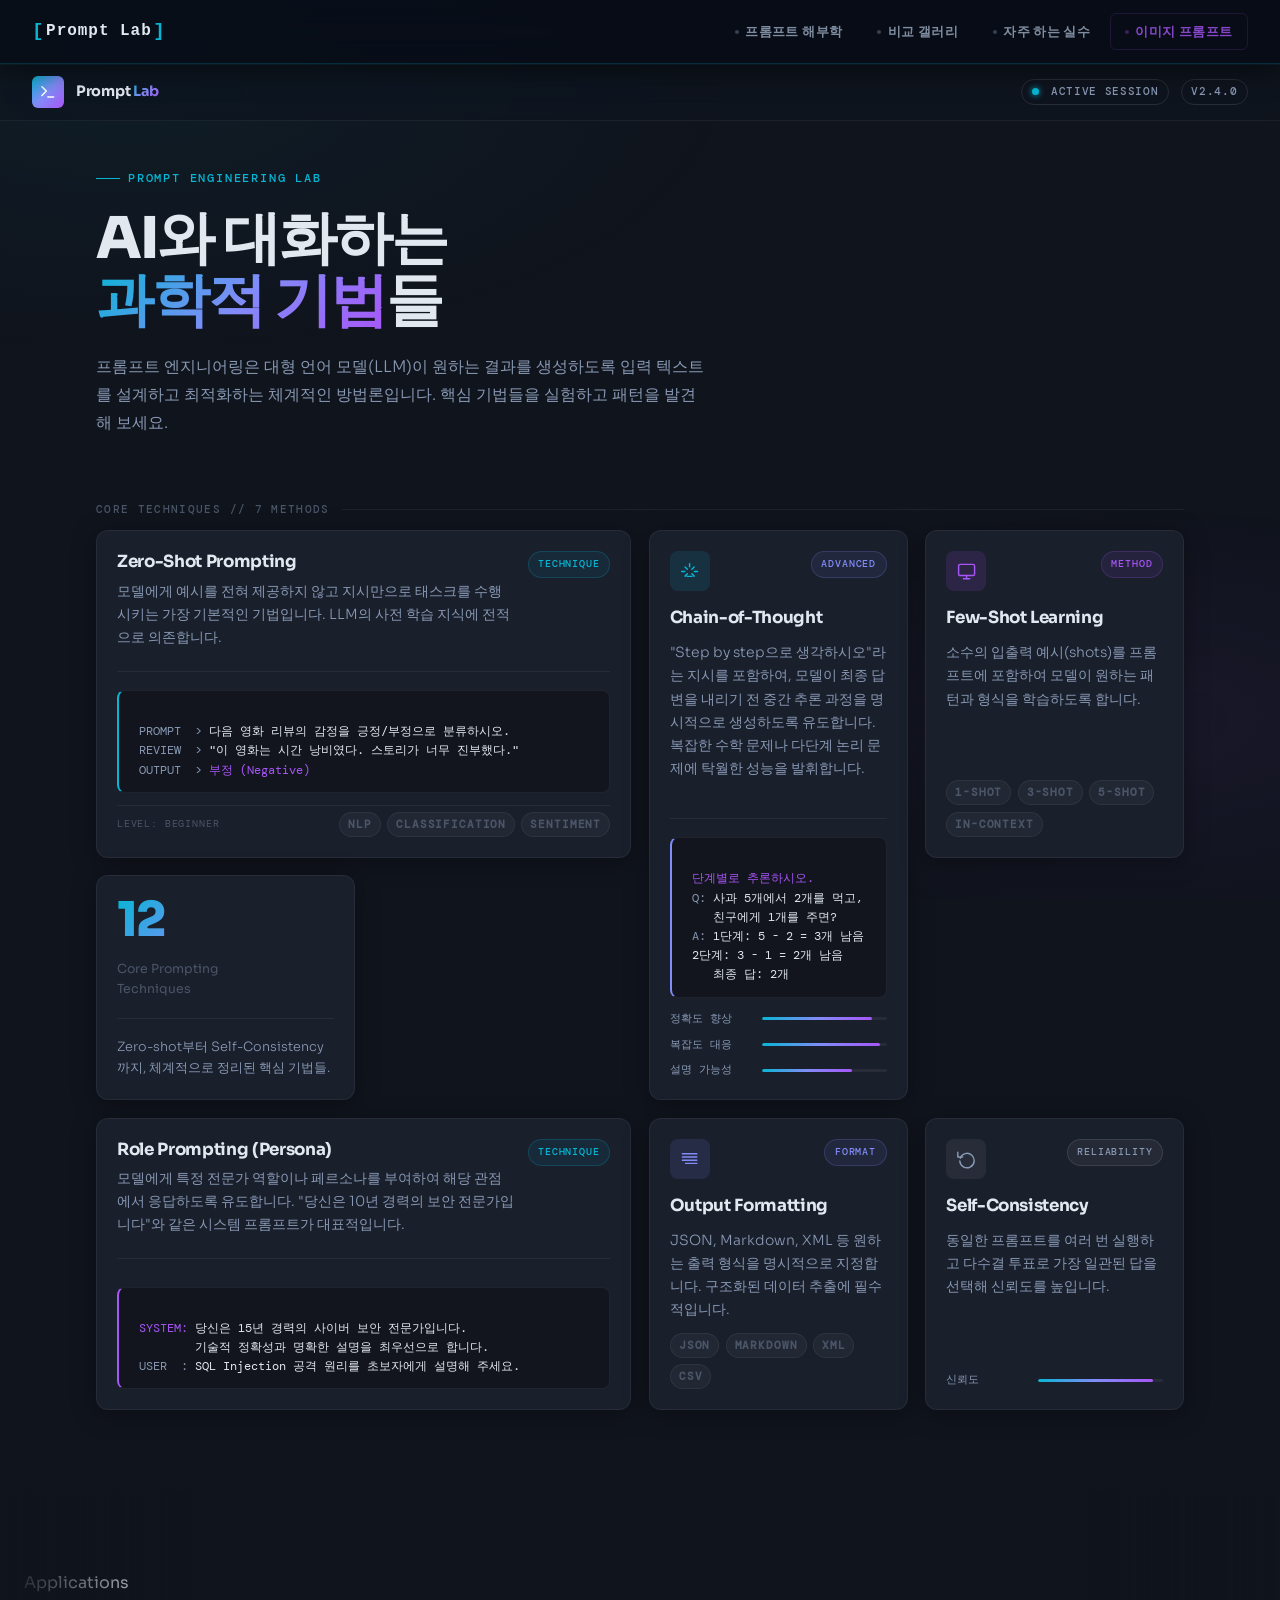
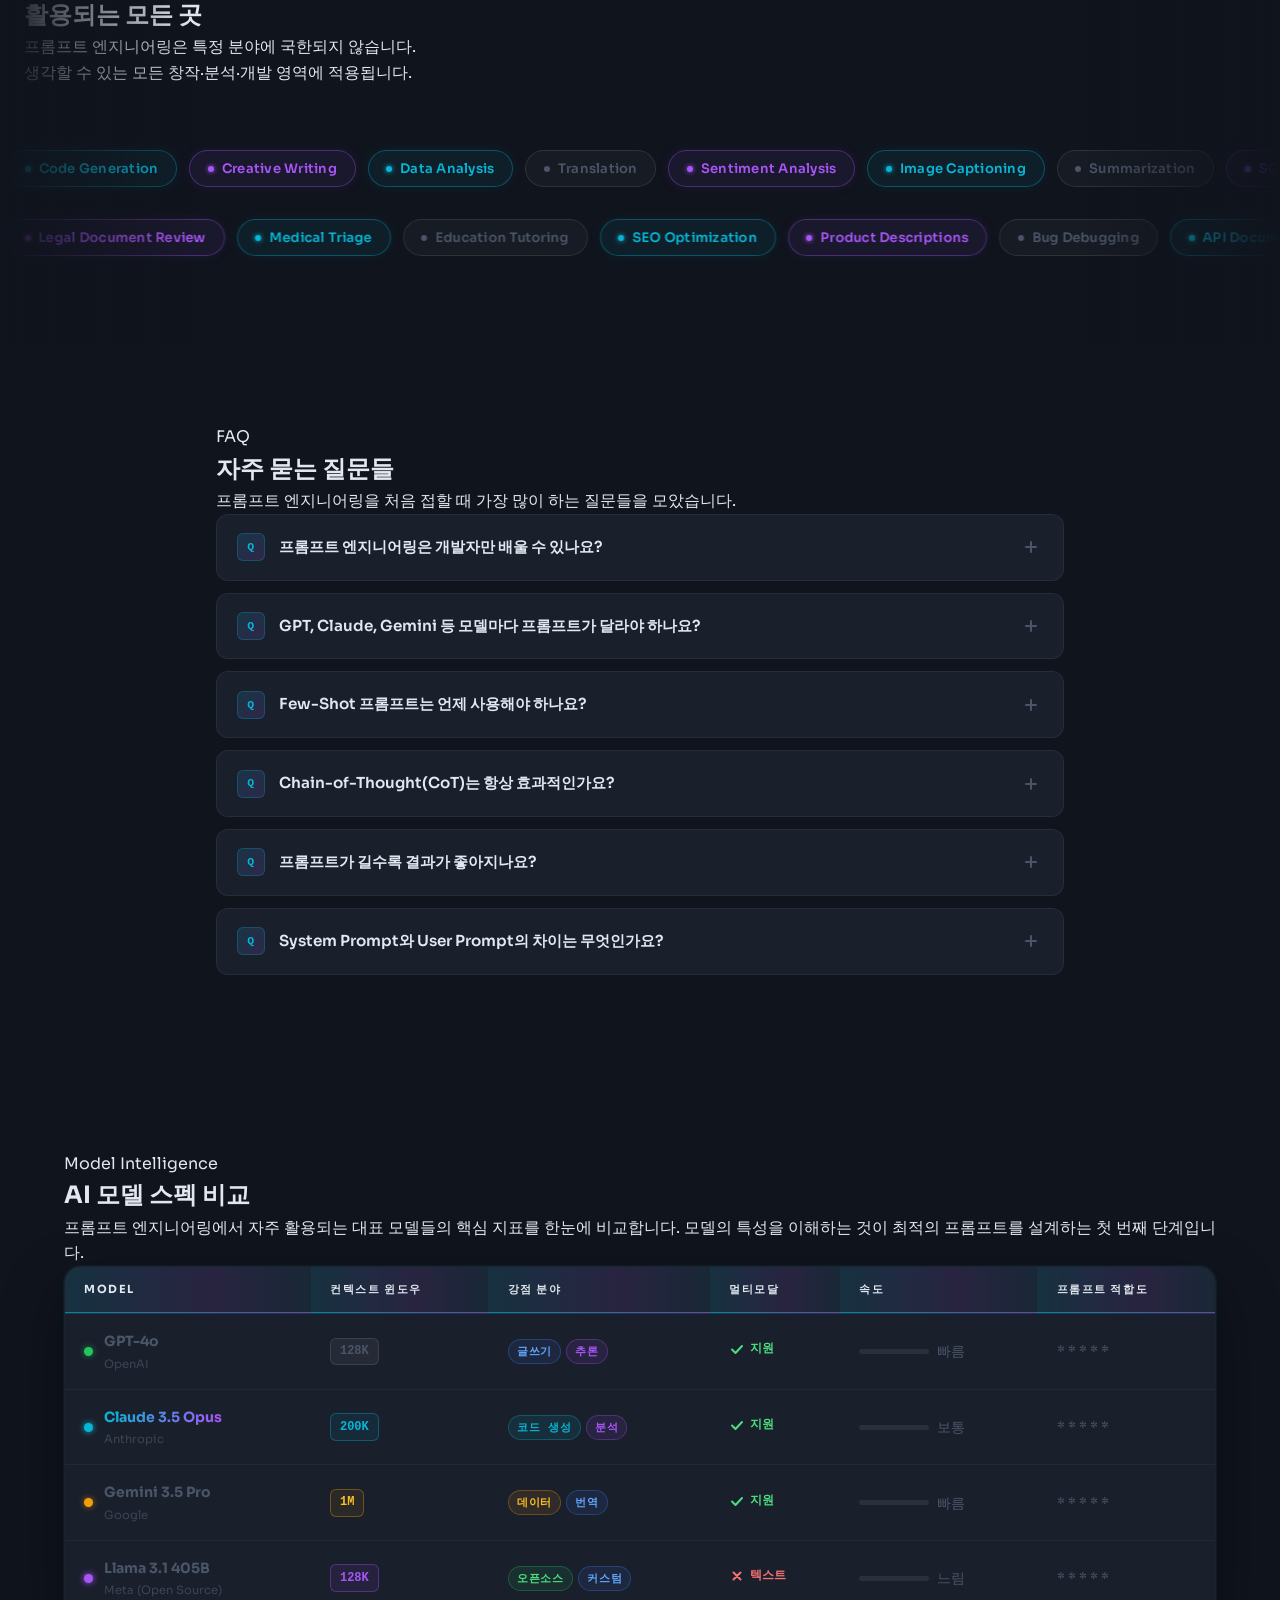
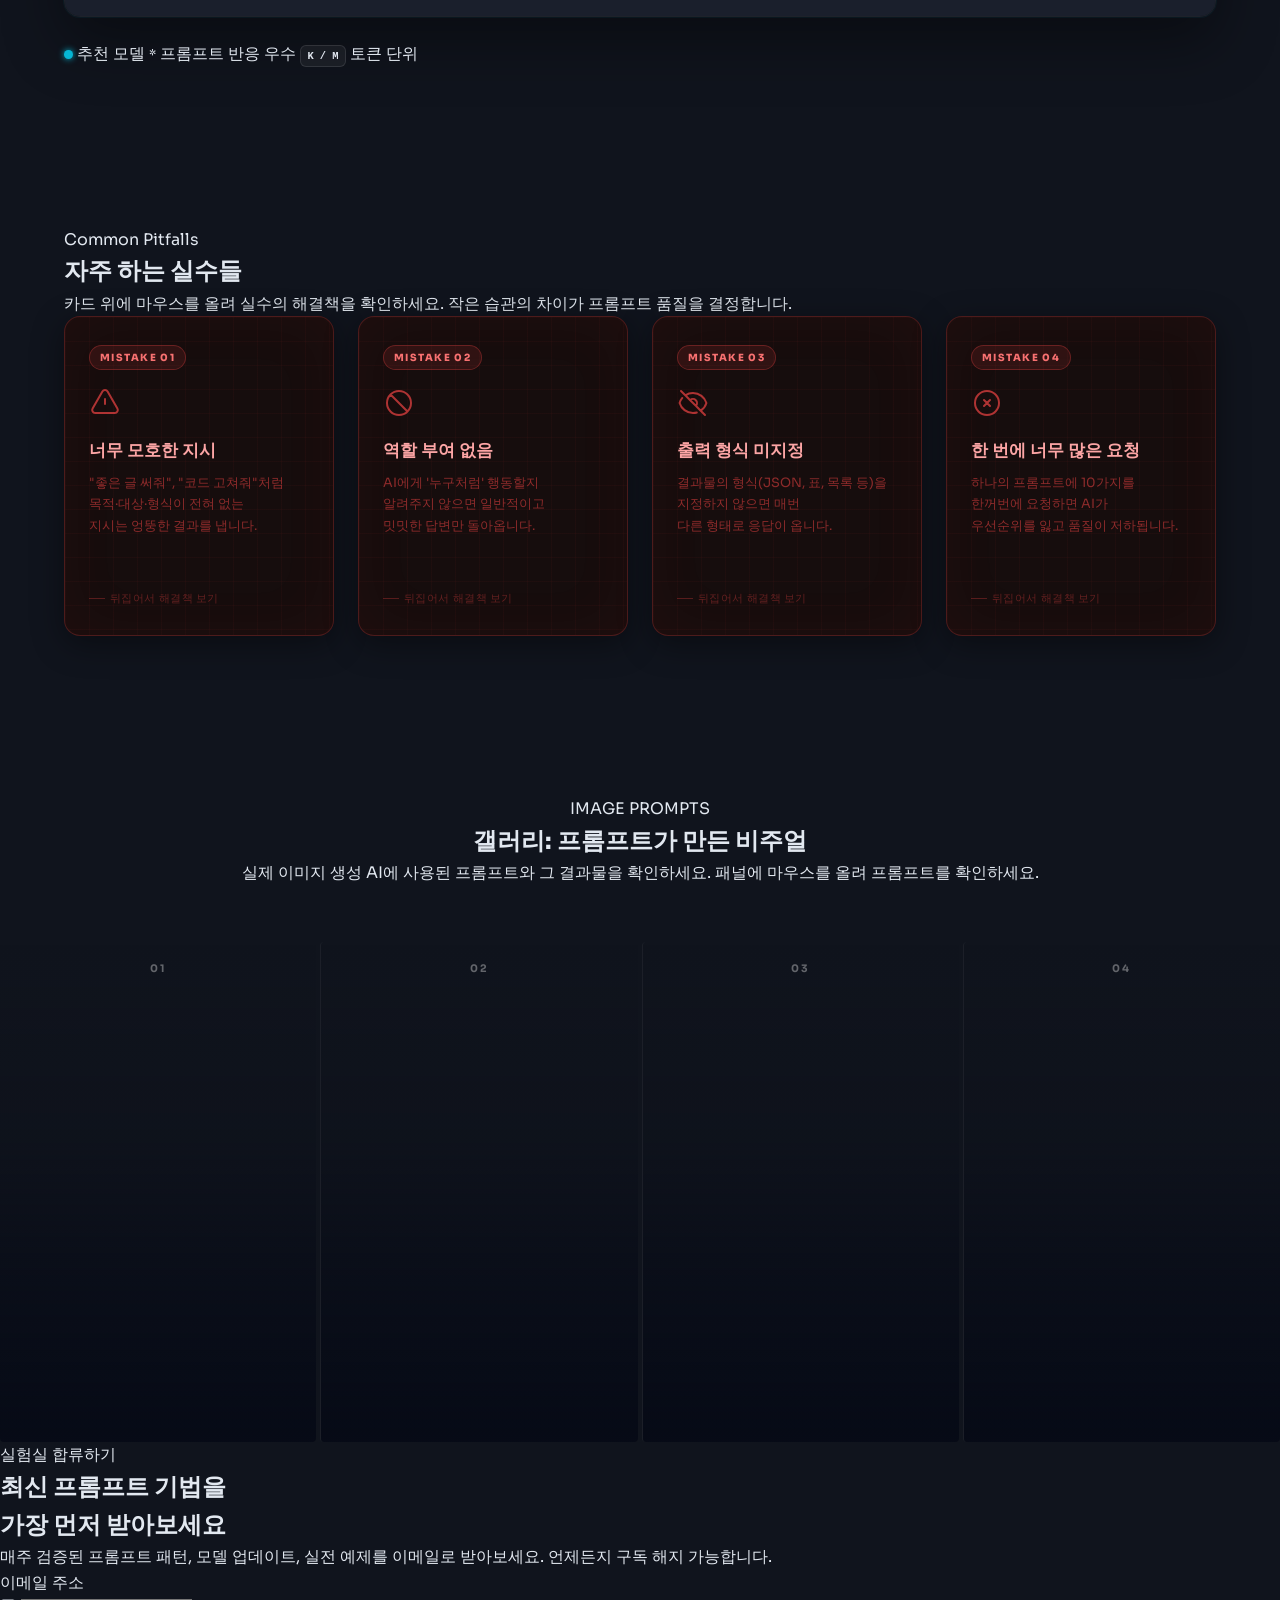
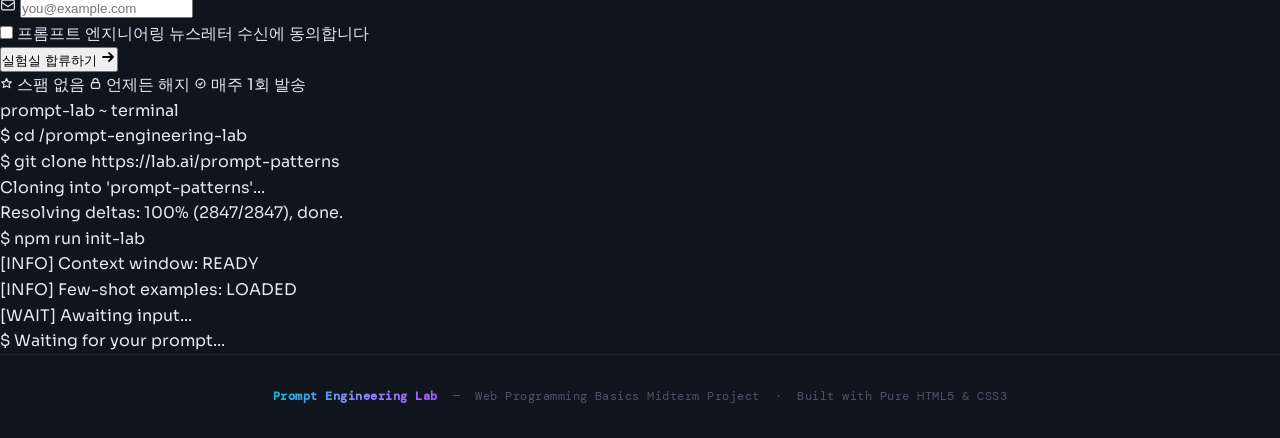
==== commit c7dccea6: "레파지토리 변경" ====
--- a/Prompt-Lab/prompt-engineering-lab.html
+++ b/Prompt-Lab/prompt-engineering-lab.html
@@ -2729,5 +2729,6 @@
     </p>
   </footer>
 
+  
 </body>
 </html>
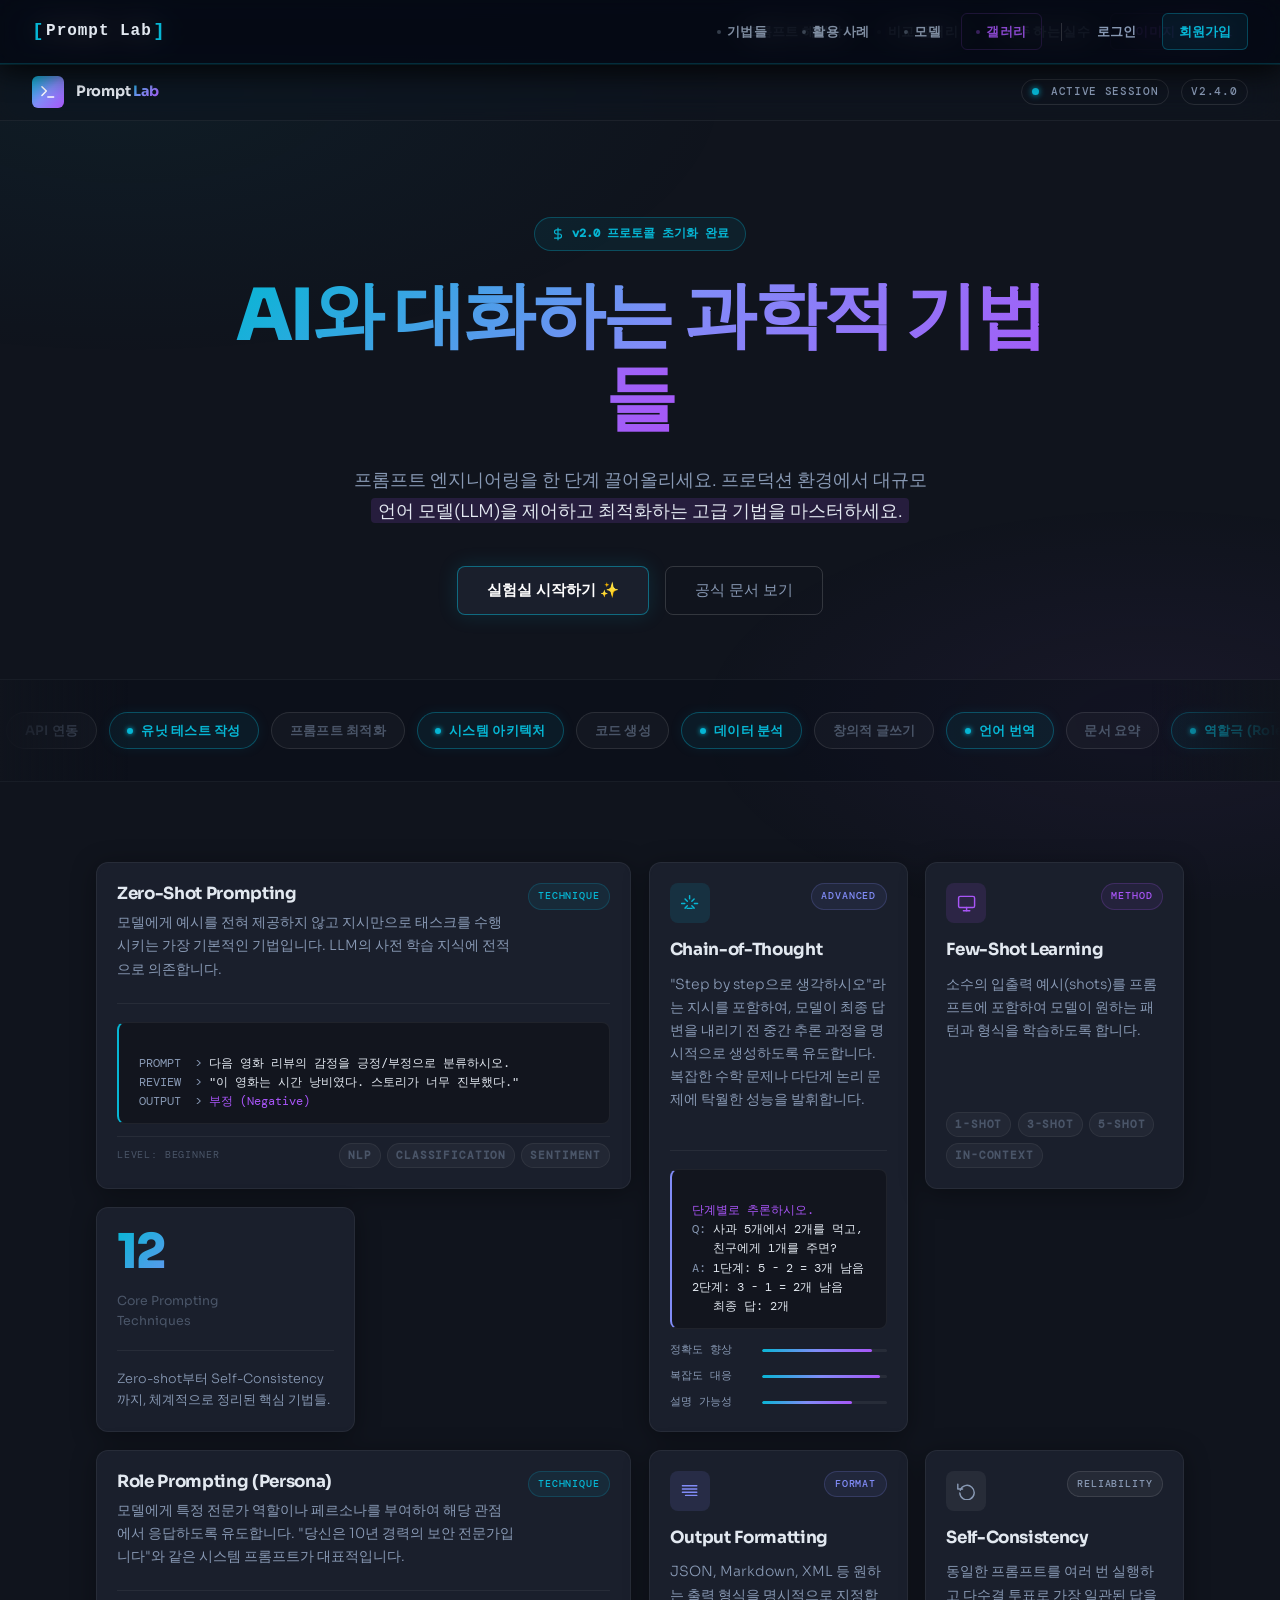
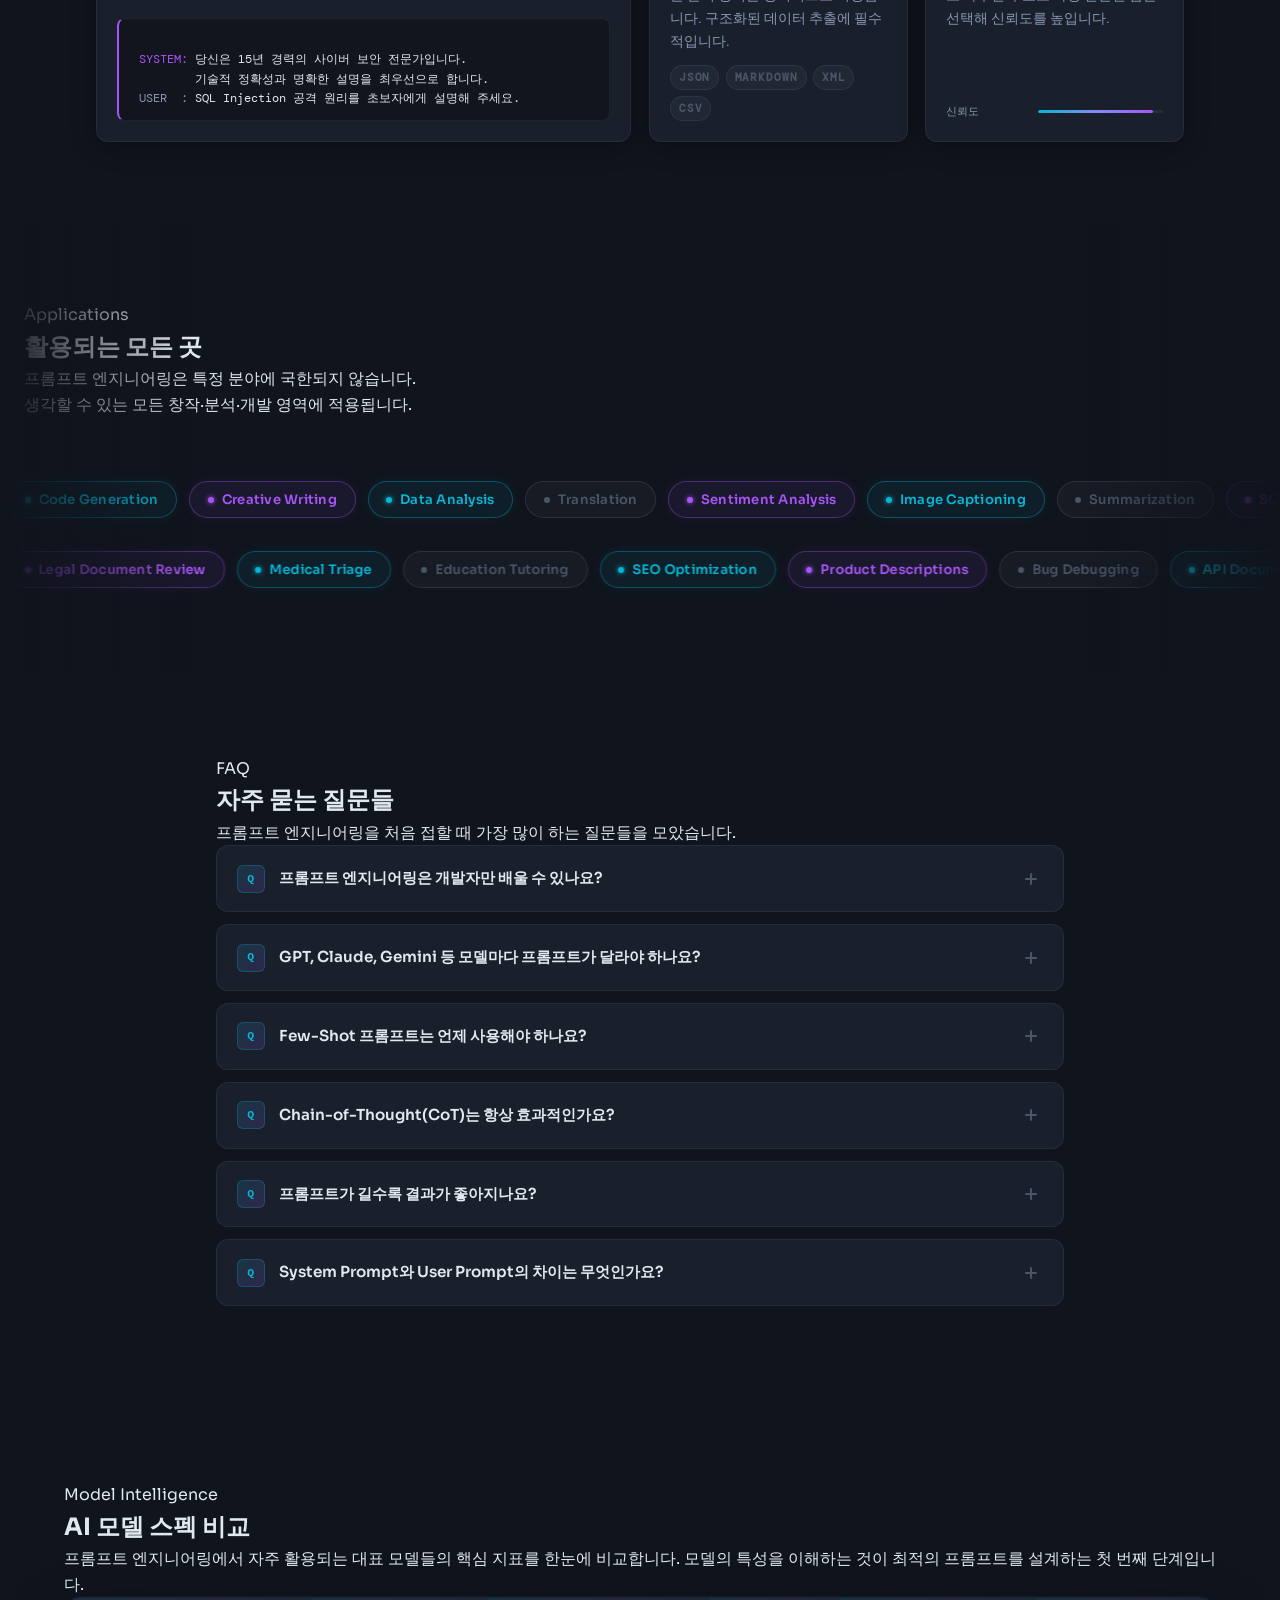
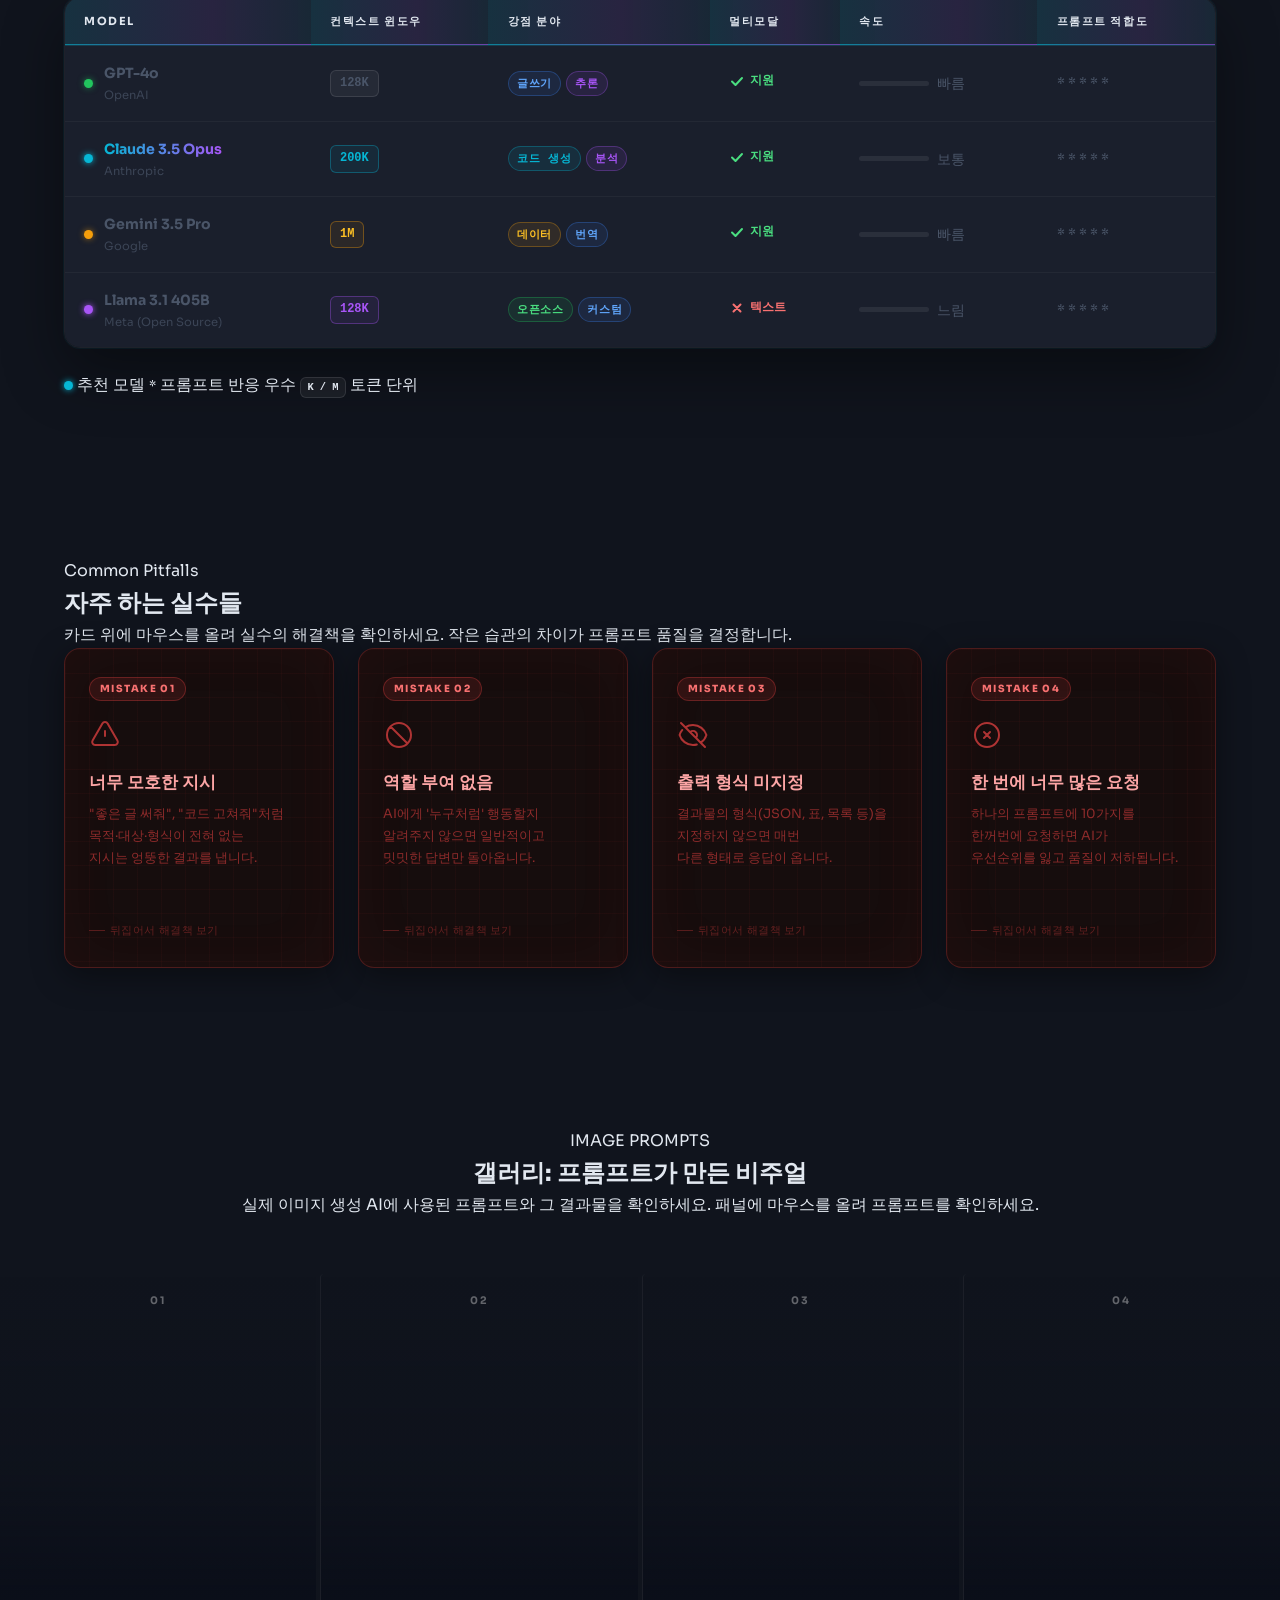
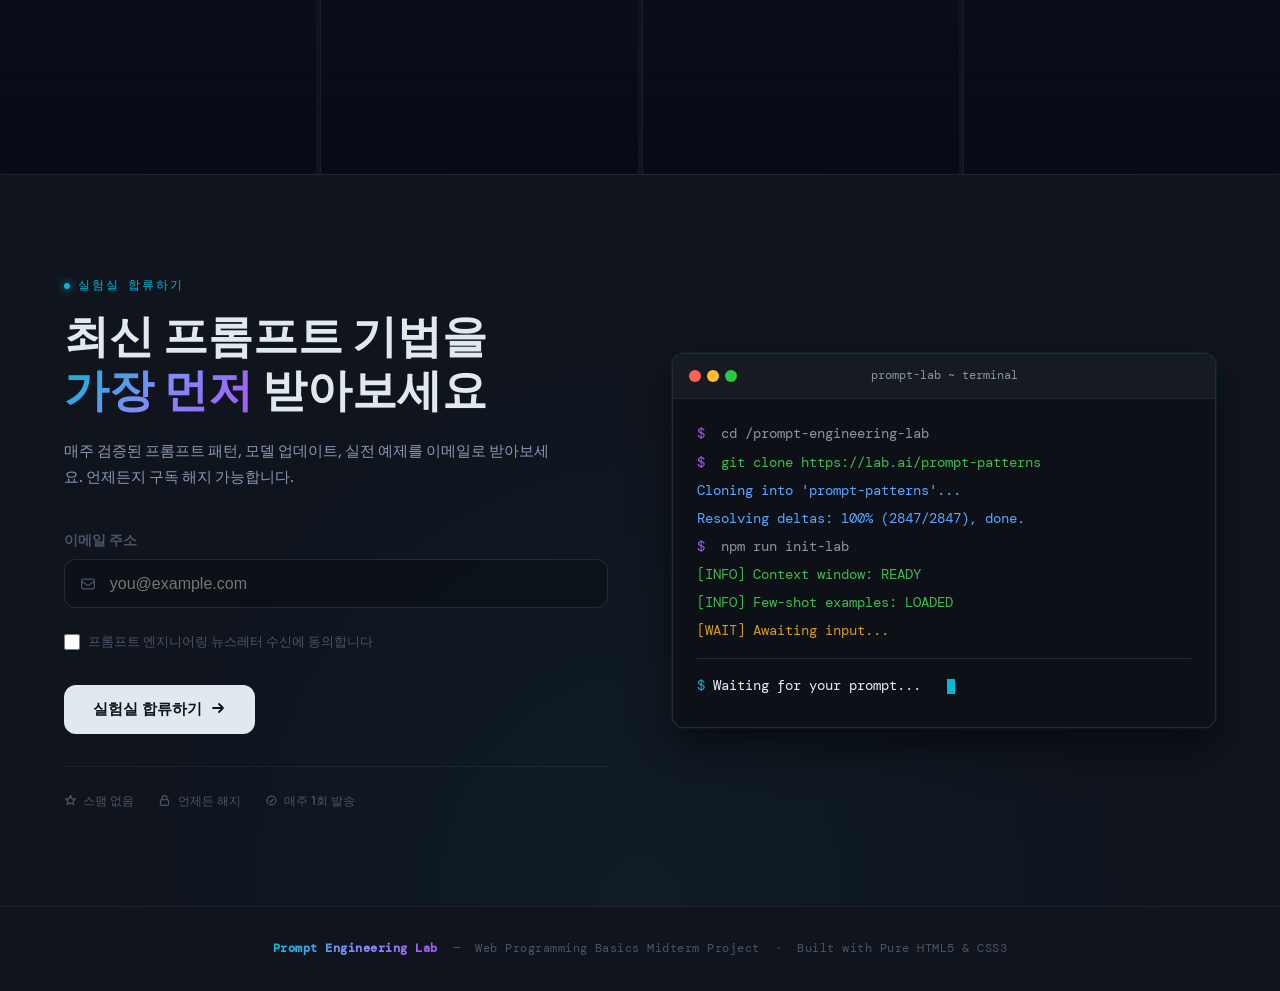
==== commit 280ee71f: "로그인 회원가입 추가 및 기타 수정" ====
--- a/Prompt-Lab/prompt-engineering-lab.html
+++ b/Prompt-Lab/prompt-engineering-lab.html
@@ -8,1412 +8,64 @@
   <link rel="preconnect" href="https://fonts.googleapis.com" />
   <link rel="preconnect" href="https://fonts.gstatic.com" crossorigin />
   <link href="https://fonts.googleapis.com/css2?family=DM+Mono:wght@400;500&family=Sora:wght@300;400;600;700;800&display=swap" rel="stylesheet" />
-
-  <style>
-    /* ============================================================   [STEP 1] 스무스 스크롤 전역 설정 (최최최상단에 위치)   ============================================================ */html {  scroll-behavior: smooth;  scroll-padding-top: 80px;}
-/* ============================================================   [STEP 2] body 상단 여백 (네비바에 가려지지 않도록)   ============================================================ */body {  padding-top: 64px;}
-/* ============================================================   [STEP 3] 네비게이션 바 래퍼   ============================================================ */.nav-header {  position: fixed;  top: 0;  left: 0;  width: 100%;  height: 64px;  z-index: 1000;
-  /* 글래스모피즘 배경 */  background: rgba(6, 10, 22, 0.72);  backdrop-filter: blur(14px);  -webkit-backdrop-filter: blur(14px);
-  /* 하단 네온 라인 */  border-bottom: 1px solid rgba(6, 182, 212, 0.18);
-  /* 그림자 */  box-shadow:    0 1px 0 0 rgba(6, 182, 212, 0.07),    0 6px 28px 0 rgba(0, 0, 0, 0.5);}
-/* ============================================================   [STEP 4] 내부 레이아웃 (로고 좌 / 링크 우)   ============================================================ */.nav-inner {  max-width: 80rem;  height: 100%;  margin: 0 auto;  padding: 0 2rem;  display: flex;  align-items: center;  justify-content: space-between;}
-/* ============================================================   [STEP 5] 로고   ============================================================ */.nav-logo {  font-family: "JetBrains Mono", "Fira Code", monospace;  font-size: 1rem;  font-weight: 800;  letter-spacing: 0.06em;  text-decoration: none;  color: #e2e8f0;  display: flex;  align-items: center;  gap: 0.1em;  transition: color 0.25s ease;}
-.nav-logo__bracket {  color: #06b6d4;  font-size: 1.2em;  font-weight: 900;  transition: color 0.25s ease, text-shadow 0.25s ease;}
-.nav-logo:hover {  color: #ffffff;}
-.nav-logo:hover .nav-logo__bracket {  color: #a855f7;  text-shadow: 0 0 12px rgba(168, 85, 247, 0.8);}
-/* ============================================================   [STEP 6] 링크 목록   ============================================================ */.nav-links {  list-style: none;  margin: 0;  padding: 0;  display: flex;  align-items: center;  gap: 0.25rem;}
-/* ============================================================   [STEP 7] 개별 링크   ============================================================ */.nav-link {  display: flex;  align-items: center;  gap: 0.4rem;  padding: 0.45rem 0.9rem;  border-radius: 6px;  border: 1px solid transparent;  font-size: 0.82rem;  font-weight: 600;  letter-spacing: 0.03em;  text-decoration: none;  color: rgba(148, 163, 184, 0.85);  white-space: nowrap;  transition:    color        0.25s ease,    background   0.25s ease,    border-color 0.25s ease,    text-shadow  0.25s ease;}
-/* 링크 앞 작은 점 */.nav-link__dot {  display: inline-block;  width: 4px;  height: 4px;  border-radius: 50%;  background: currentColor;  opacity: 0.4;  flex-shrink: 0;  transition: opacity 0.25s ease, box-shadow 0.25s ease;}
-/* 기본 링크 호버: 네온 시안 */.nav-link:hover {  color: #06b6d4;  background: rgba(6, 182, 212, 0.08);  border-color: rgba(6, 182, 212, 0.22);  text-shadow: 0 0 12px rgba(6, 182, 212, 0.5);}
-.nav-link:hover .nav-link__dot {  opacity: 1;  box-shadow: 0 0 6px 2px rgba(6, 182, 212, 0.75);}
-/* 강조 링크 (이미지 프롬프트): 퍼플 계열 */.nav-link--accent {  color: rgba(168, 85, 247, 0.8);  border-color: rgba(168, 85, 247, 0.15);}
-.nav-link--accent:hover {  color: #a855f7;  background: rgba(168, 85, 247, 0.1);  border-color: rgba(168, 85, 247, 0.3);  text-shadow: 0 0 14px rgba(168, 85, 247, 0.65);}
-.nav-link--accent:hover .nav-link__dot {  box-shadow: 0 0 6px 2px rgba(168, 85, 247, 0.8);}
-/* ============================================================   [STEP 8] 반응형 (768px 이하)   ============================================================ */@media (max-width: 48rem) {  .nav-inner {    padding: 0 1.25rem;  }
-  .nav-link {    font-size: 0.72rem;    padding: 0.4rem 0.55rem;    letter-spacing: 0;  }
-  .nav-link__dot {    display: none;  }}
-/* 매우 좁은 화면: 중간 2개 링크 숨김 */@media (max-width: 30rem) {  .nav-links li:nth-child(2),  .nav-links li:nth-child(3) {    display: none;  }}
-/* ============================================================   /네비게이션 바 CSS 끝   ============================================================ */
-    /* ============================================================
-       0. CSS CUSTOM PROPERTIES (Design Token System)
-       전체 테마를 통제하는 CSS 변수 선언부.
-       이 변수들만 수정하면 전체 테마가 일관성 있게 변경됩니다.
-    ============================================================ */
-    :root {
-      /* --- Color Palette --- */
-      --bg-base:        #10141d;
-      --bg-card:        #1a1f2c;
-      --bg-card-hover:  #1f2537;
-      --bg-glass:       rgba(16, 20, 29, 0.65);
-
-      /* --- Text --- */
-      --text-primary:   #e2e8f0;
-      --text-secondary: #8899b4;
-      --text-muted:     #4a5568;
-
-      /* --- Neon Accent (Gradient) --- */
-      --neon-cyan:      #06b6d4;
-      --neon-purple:    #a855f7;
-      --neon-mid:       #818cf8;
-      --gradient-neon:  linear-gradient(135deg, var(--neon-cyan), var(--neon-mid), var(--neon-purple));
-      --gradient-conic: conic-gradient(from 0deg, transparent 0deg, var(--neon-cyan) 60deg, var(--neon-purple) 120deg, transparent 180deg);
-
-      /* --- Border --- */
-      --border-subtle:  rgba(255, 255, 255, 0.06);
-      --border-base:    rgba(255, 255, 255, 0.10);
-
-      /* --- Spacing Scale (rem-based) --- */
-      --space-xs:  0.375rem;
-      --space-sm:  0.75rem;
-      --space-md:  1.25rem;
-      --space-lg:  2rem;
-      --space-xl:  3rem;
-      --space-2xl: 5rem;
-
-      /* --- Border Radius --- */
-      --radius-sm:   8px;
-      --radius-md:   12px;
-      --radius-lg:   20px;
-      --radius-pill: 100px;
-
-      /* --- Typography --- */
-      --font-display: 'Sora', sans-serif;
-      --font-mono:    'DM Mono', monospace;
-
-      /* --- Shadows --- */
-      --shadow-card: 0 4px 24px rgba(0, 0, 0, 0.35);
-      --shadow-neon-cyan:   0 0 20px rgba(6, 182, 212, 0.18);
-      --shadow-neon-purple: 0 0 20px rgba(168, 85, 247, 0.18);
-
-      /* --- Transition --- */
-      --ease-smooth: cubic-bezier(0.22, 0.68, 0, 1.2);
-      --ease-out:    cubic-bezier(0.16, 1, 0.3, 1);
-      --duration-fast: 0.2s;
-      --duration-base: 0.45s;
-    }
-
-    /* ============================================================
-       1. RESET & BASE
-    ============================================================ */
-    *, *::before, *::after {
-      box-sizing: border-box;
-      margin: 0;
-      padding: 0;
-    }
-
-    html {
-      font-size: 16px;
-      scroll-behavior: smooth;
-      -webkit-font-smoothing: antialiased;
-      -moz-osx-font-smoothing: grayscale;
-    }
-
-    body {
-      font-family: var(--font-display);
-      background-color: var(--bg-base);
-      color: var(--text-primary);
-      line-height: 1.6;
-      min-height: 100vh;
-    }
-
-    /* 전체 배경에 미세한 노이즈 텍스처 레이어 */
-    body::before {
-      content: '';
-      position: fixed;
-      inset: 0;
-      background-image:
-        radial-gradient(ellipse 80% 50% at 10% 10%, rgba(6, 182, 212, 0.05) 0%, transparent 60%),
-        radial-gradient(ellipse 60% 40% at 90% 80%, rgba(168, 85, 247, 0.06) 0%, transparent 60%);
-      pointer-events: none;
-      z-index: 0;
-    }
-
-    img { max-width: 100%; display: block; }
-    a   { color: inherit; text-decoration: none; }
-    ul  { list-style: none; }
-
-    /* ============================================================
-       2. GLASSMORPHISM HEADER
-       position: sticky + backdrop-filter로 구현한 글래스모피즘.
-       스크롤 시에도 콘텐츠 위에 반투명하게 떠 있습니다.
-    ============================================================ */
-    .site-header {
-      position: sticky;
-      top: 0;
-      z-index: 100;
-      display: flex;
-      align-items: center;
-      justify-content: space-between;
-      padding: var(--space-sm) var(--space-lg);
-      background-color: var(--bg-glass);
-      backdrop-filter: blur(20px) saturate(180%);
-      -webkit-backdrop-filter: blur(20px) saturate(180%);
-      border-bottom: 1px solid var(--border-subtle);
-    }
-
-    .header-logo {
-      display: flex;
-      align-items: center;
-      gap: var(--space-sm);
-    }
-
-    /* 로고 아이콘: 순수 CSS로 만든 기하학적 심볼 */
-    .logo-icon {
-      width: 2rem;
-      height: 2rem;
-      border-radius: 6px;
-      background: var(--gradient-neon);
-      display: grid;
-      place-items: center;
-      flex-shrink: 0;
-    }
-
-    .logo-icon svg {
-      width: 1.1rem;
-      height: 1.1rem;
-      fill: none;
-      stroke: #fff;
-      stroke-width: 2;
-      stroke-linecap: round;
-      stroke-linejoin: round;
-    }
-
-    .logo-text {
-      font-size: 0.9rem;
-      font-weight: 700;
-      letter-spacing: -0.02em;
-      color: var(--text-primary);
-    }
-
-    .logo-text span {
-      background: var(--gradient-neon);
-      -webkit-background-clip: text;
-      -webkit-text-fill-color: transparent;
-      background-clip: text;
-    }
-
-    .header-meta {
-      display: flex;
-      align-items: center;
-      gap: var(--space-sm);
-    }
-
-    .header-badge {
-      font-family: var(--font-mono);
-      font-size: 0.68rem;
-      font-weight: 500;
-      padding: 0.2rem 0.6rem;
-      border-radius: var(--radius-pill);
-      border: 1px solid var(--border-base);
-      color: var(--text-secondary);
-      letter-spacing: 0.06em;
-      text-transform: uppercase;
-    }
-
-    .status-dot {
-      display: inline-block;
-      width: 0.45rem;
-      height: 0.45rem;
-      border-radius: 50%;
-      background: var(--neon-cyan);
-      box-shadow: 0 0 6px var(--neon-cyan);
-      animation: pulse-dot 2.4s ease-in-out infinite;
-      margin-right: 0.3rem;
-    }
-
-    @keyframes pulse-dot {
-      0%, 100% { opacity: 1;   box-shadow: 0 0 6px var(--neon-cyan); }
-      50%       { opacity: 0.5; box-shadow: 0 0 2px var(--neon-cyan); }
-    }
-
-    /* ============================================================
-       3. HERO SECTION
-    ============================================================ */
-    .hero {
-      position: relative;
-      z-index: 1;
-      padding: var(--space-xl) var(--space-lg) var(--space-lg);
-      max-width: 72rem;
-      margin: 0 auto;
-    }
-
-    .hero-eyebrow {
-      font-family: var(--font-mono);
-      font-size: 0.75rem;
-      font-weight: 500;
-      letter-spacing: 0.15em;
-      text-transform: uppercase;
-      color: var(--neon-cyan);
-      margin-bottom: var(--space-md);
-      display: flex;
-      align-items: center;
-      gap: 0.5rem;
-    }
-
-    .hero-eyebrow::before {
-      content: '';
-      display: inline-block;
-      width: 1.5rem;
-      height: 1px;
-      background: var(--neon-cyan);
-    }
-
-    .hero-title {
-      font-size: clamp(2.2rem, 5vw, 3.6rem);
-      font-weight: 800;
-      line-height: 1.08;
-      letter-spacing: -0.035em;
-      color: var(--text-primary);
-      margin-bottom: var(--space-md);
-    }
-
-    .hero-title .gradient-word {
-      background: var(--gradient-neon);
-      -webkit-background-clip: text;
-      -webkit-text-fill-color: transparent;
-      background-clip: text;
-    }
-
-    .hero-description {
-      font-size: 1rem;
-      font-weight: 300;
-      color: var(--text-secondary);
-      max-width: 38rem;
-      line-height: 1.75;
-    }
-
-    /* ============================================================
-       4. BENTO GRID LAYOUT
-       CSS Grid를 활용한 비정형 벤토 박스 레이아웃.
-       모바일: 1열 스택
-       태블릿: 2열 그리드
-       데스크톱: 4열 그리드 (다양한 span 조합)
-    ============================================================ */
-    .bento-grid {
-      position: relative;
-      z-index: 1;
-      max-width: 72rem;
-      margin: 0 auto;
-      padding: 0 var(--space-lg) var(--space-2xl);
-
-      display: grid;
-      grid-template-columns: 1fr;   /* mobile-first: 1열 */
-      gap: 1rem;
-    }
-
-    /* 태블릿 (768px 이상): 2열 */
-    @media (min-width: 48rem) {
-      .bento-grid {
-        grid-template-columns: repeat(2, 1fr);
-      }
-
-      /* 넓은 카드: 2열 전체 */
-      .card--wide  { grid-column: span 2; }
-      /* 큰 카드 (2x2) */
-      .card--large { grid-column: span 2; grid-row: span 2; }
-    }
-
-    /* 데스크톱 (1024px 이상): 4열 그리드 */
-    @media (min-width: 64rem) {
-      .bento-grid {
-        grid-template-columns: repeat(4, 1fr);
-        grid-auto-rows: minmax(11rem, auto);
-        gap: 1.1rem;
-      }
-
-      /* 다양한 크기의 카드로 벤토 박스 리듬감 부여 */
-      .card--wide   { grid-column: span 2; }
-      .card--tall   { grid-row: span 2;    }
-      .card--large  { grid-column: span 2; grid-row: span 2; }
-      .card--hero   { grid-column: span 3; }
-      .card--accent { grid-column: span 1; grid-row: span 2; }
-    }
-
-    /* ============================================================
-       5. PROMPT CARD COMPONENT
-          핵심 기능: Pure CSS Neon Border Slide Animation
-          구현 원리: position relative + ::before 가상 요소에
-                     conic-gradient를 적용하고, @keyframes로
-                     회전시켜 테두리를 따라 빛이 흐르는 효과를 냄.
-    ============================================================ */
-    .prompt-card {
-      position: relative;       /* ::before 가상 요소의 기준점 */
-      border-radius: var(--radius-md);
-      overflow: hidden;         /* 회전하는 그라디언트를 카드 안으로 클리핑 */
-      background-color: var(--bg-card);
-      padding: var(--space-md);
-      display: flex;
-      flex-direction: column;
-      gap: var(--space-sm);
-      box-shadow: var(--shadow-card);
-
-      /* 기본 상태: 투명한 1px 테두리 (공간 확보용) */
-      border: 1px solid var(--border-subtle);
-
-      /* 카드 올림(translateY) 트랜지션 */
-      transform: translateY(0);
-      transition:
-        transform var(--duration-base) var(--ease-out),
-        box-shadow var(--duration-base) var(--ease-out),
-        background-color var(--duration-fast) ease;
-    }
-
-    /* ---- [핵심] Neon Border Slide: Step 1 — 회전 그라디언트 레이어 ---- */
-    /* ::before 가상 요소는 카드보다 크게 만들어
-       @keyframes로 360도 회전시키는 '발전기' 역할을 합니다.
-       기본 상태(비호버)에서는 opacity: 0으로 완전히 숨깁니다.  */
-    .prompt-card::before {
-      content: '';
-      position: absolute;
-
-      /* 카드보다 충분히 크게: 대각선을 커버하기 위해 200% */
-      width: 200%;
-      height: 200%;
-
-      /* 카드 중앙에 위치시킵니다 */
-      top: 50%;
-      left: 50%;
-      transform: translate(-50%, -50%);
-
-      /* Conic Gradient: 원뿔형 그라디언트로 빛줄기를 표현 */
-      background: conic-gradient(
-        from 0deg at 50% 50%,
-        transparent   0deg,
-        var(--neon-cyan)   60deg,
-        var(--neon-mid)    120deg,
-        var(--neon-purple) 180deg,
-        transparent   240deg
-      );
-
-      /* 기본 상태: 보이지 않음 + 애니메이션 멈춤 */
-      opacity: 0;
-      animation: none;
-      transition: opacity var(--duration-base) ease;
-
-      /* overflow: hidden으로 잘리지만, z-index 순서 정의 */
-      z-index: 0;
-      border-radius: inherit;
-    }
-
-    /* ---- [핵심] Neon Border Slide: Step 2 — 내부 배경 레이어 ---- */
-    /* ::after 가상 요소는 카드 내부를 채워
-       ::before의 회전 그라디언트가 테두리 두께만큼만 보이게 합니다.
-       이것이 '테두리를 따라 흐르는 선'처럼 보이는 핵심 원리입니다. */
-    .prompt-card::after {
-      content: '';
-      position: absolute;
-
-      /* 카드 경계에서 1.5px 안쪽 — 이 틈이 네온 테두리 두께가 됩니다 */
-      inset: 1.5px;
-      background-color: var(--bg-card);
-      border-radius: calc(var(--radius-md) - 1.5px);
-      z-index: 1; /* 콘텐츠보다 아래, ::before보다 위 */
-      transition: background-color var(--duration-fast) ease;
-    }
-
-    /* ---- [핵심] Neon Border Slide: Step 3 — 카드 내부 콘텐츠 z-index ---- */
-    /* 실제 콘텐츠(자식 요소)들이 ::after(내부 배경) 위에 보이도록 z-index 설정 */
-    .prompt-card > * {
-      position: relative;
-      z-index: 2;
-    }
-
-    /* ---- [핵심] Neon Border Slide: Step 4 — Hover 활성화 ---- */
-    .prompt-card:hover::before {
-      opacity: 1;
-      /* 호버 시 @keyframes 애니메이션 실행: 2초마다 무한 회전 */
-      animation: neon-spin var(--duration-base) linear forwards,
-                 neon-spin-loop 2.5s linear 0.45s infinite;
-    }
-
-    .prompt-card:hover::after {
-      background-color: var(--bg-card-hover);
-    }
-
-    /* 호버 시 카드가 살짝 위로 이동 */
-    .prompt-card:hover {
-      transform: translateY(-5px);
-      box-shadow:
-        var(--shadow-card),
-        var(--shadow-neon-cyan),
-        var(--shadow-neon-purple);
-    }
-
-    /* ---- @keyframes: 회전 그라디언트 애니메이션 ---- */
-    /* 첫 번째(forwards): 0 -> 360deg로 1회 회전해 테두리를 '그리는' 효과 */
-    @keyframes neon-spin {
-      from { transform: translate(-50%, -50%) rotate(0deg);   }
-      to   { transform: translate(-50%, -50%) rotate(360deg); }
-    }
-
-    /* 두 번째(infinite): 이후 계속 회전해 '흐르는' 효과 유지 */
-    @keyframes neon-spin-loop {
-      from { transform: translate(-50%, -50%) rotate(0deg);   }
-      to   { transform: translate(-50%, -50%) rotate(360deg); }
-    }
-
-
-    /* ============================================================
-       6. CARD INTERNAL TYPOGRAPHY & COMPONENTS
-    ============================================================ */
-
-    /* 카드 헤더 영역 */
-    .card-header {
-      display: flex;
-      align-items: flex-start;
-      justify-content: space-between;
-      gap: var(--space-sm);
-      margin-bottom: 0.25rem;
-    }
-
-    /* 카드 타이틀 */
-    .card-title {
-      font-size: 1.05rem;
-      font-weight: 700;
-      letter-spacing: -0.02em;
-      color: var(--text-primary);
-      line-height: 1.3;
-    }
-
-    .card--large .card-title,
-    .card--hero  .card-title {
-      font-size: 1.35rem;
-    }
-
-    /* 카드 설명 텍스트 */
-    .card-description {
-      font-size: 0.875rem;
-      font-weight: 300;
-      color: var(--text-secondary);
-      line-height: 1.65;
-      flex-grow: 1;
-    }
-
-    /* 분류 뱃지 */
-    .badge {
-      display: inline-flex;
-      align-items: center;
-      gap: 0.3rem;
-      font-family: var(--font-mono);
-      font-size: 0.65rem;
-      font-weight: 500;
-      letter-spacing: 0.08em;
-      text-transform: uppercase;
-      padding: 0.25rem 0.6rem;
-      border-radius: var(--radius-pill);
-      flex-shrink: 0;
-      white-space: nowrap;
-    }
-
-    .badge--technique {
-      background: rgba(6, 182, 212, 0.08);
-      color: var(--neon-cyan);
-      border: 1px solid rgba(6, 182, 212, 0.2);
-    }
-
-    .badge--method {
-      background: rgba(168, 85, 247, 0.08);
-      color: var(--neon-purple);
-      border: 1px solid rgba(168, 85, 247, 0.2);
-    }
-
-    .badge--advanced {
-      background: rgba(129, 140, 248, 0.08);
-      color: var(--neon-mid);
-      border: 1px solid rgba(129, 140, 248, 0.2);
-    }
-
-    .badge--neutral {
-      background: rgba(255, 255, 255, 0.05);
-      color: var(--text-secondary);
-      border: 1px solid var(--border-base);
-    }
-
-    /* 코드 블록 */
-    .card-code {
-      font-family: var(--font-mono);
-      font-size: 0.75rem;
-      line-height: 1.6;
-      background: rgba(0, 0, 0, 0.3);
-      border: 1px solid var(--border-subtle);
-      border-left: 2px solid var(--neon-cyan);
-      border-radius: var(--radius-sm);
-      padding: var(--space-sm) var(--space-md);
-      color: var(--neon-cyan);
-      overflow-x: auto;
-      margin-top: auto;
-      white-space: pre-wrap;
-      word-break: break-all;
-    }
-
-    .card-code .token-prompt { color: var(--text-secondary); }
-    .card-code .token-role   { color: var(--neon-purple); }
-    .card-code .token-value  { color: var(--text-primary); }
-
-    /* 구분선 */
-    .card-divider {
-      height: 1px;
-      background: var(--border-subtle);
-      margin: var(--space-xs) 0;
-    }
-
-    /* 태그 그룹 */
-    .tag-group {
-      display: flex;
-      flex-wrap: wrap;
-      gap: 0.4rem;
-      margin-top: auto;
-    }
-
-    .tag {
-      font-family: var(--font-mono);
-      font-size: 0.68rem;
-      color: var(--text-muted);
-      background: rgba(255, 255, 255, 0.04);
-      border: 1px solid var(--border-subtle);
-      border-radius: var(--radius-pill);
-      padding: 0.15rem 0.55rem;
-    }
-
-    /* 아이콘 박스 */
-    .card-icon-box {
-      width: 2.5rem;
-      height: 2.5rem;
-      border-radius: var(--radius-sm);
-      display: grid;
-      place-items: center;
-      flex-shrink: 0;
-    }
-
-    .card-icon-box.cyan   { background: rgba(6,  182, 212, 0.12); }
-    .card-icon-box.purple { background: rgba(168, 85, 247, 0.12); }
-    .card-icon-box.mid    { background: rgba(129, 140, 248, 0.12); }
-    .card-icon-box.neutral{ background: rgba(255, 255, 255, 0.06); }
-
-    .card-icon-box svg {
-      width: 1.2rem;
-      height: 1.2rem;
-      fill: none;
-      stroke-width: 1.8;
-      stroke-linecap: round;
-      stroke-linejoin: round;
-    }
-    .card-icon-box.cyan   svg { stroke: var(--neon-cyan);   }
-    .card-icon-box.purple svg { stroke: var(--neon-purple); }
-    .card-icon-box.mid    svg { stroke: var(--neon-mid);    }
-    .card-icon-box.neutral svg { stroke: var(--text-secondary); }
-
-    /* 대형 숫자 통계 */
-    .stat-number {
-      font-size: 3rem;
-      font-weight: 800;
-      letter-spacing: -0.05em;
-      line-height: 1;
-      background: var(--gradient-neon);
-      -webkit-background-clip: text;
-      -webkit-text-fill-color: transparent;
-      background-clip: text;
-      margin-bottom: 0.25rem;
-    }
-
-    .stat-label {
-      font-size: 0.78rem;
-      color: var(--text-muted);
-      font-weight: 400;
-    }
-
-    /* 구분선 + 메타 정보 */
-    .card-footer {
-      display: flex;
-      align-items: center;
-      justify-content: space-between;
-      padding-top: var(--space-xs);
-      border-top: 1px solid var(--border-subtle);
-      margin-top: auto;
-    }
-
-    .card-level {
-      font-family: var(--font-mono);
-      font-size: 0.65rem;
-      color: var(--text-muted);
-      text-transform: uppercase;
-      letter-spacing: 0.08em;
-    }
-
-    /* 적용 단계 Progress Bar */
-    .progress-group {
-      display: flex;
-      flex-direction: column;
-      gap: 0.5rem;
-      margin-top: auto;
-    }
-
-    .progress-item {
-      display: flex;
-      align-items: center;
-      gap: var(--space-sm);
-    }
-
-    .progress-label {
-      font-family: var(--font-mono);
-      font-size: 0.7rem;
-      color: var(--text-secondary);
-      width: 5rem;
-      flex-shrink: 0;
-    }
-
-    .progress-bar-track {
-      flex-grow: 1;
-      height: 3px;
-      background: rgba(255, 255, 255, 0.06);
-      border-radius: 100px;
-      overflow: hidden;
-    }
-
-    .progress-bar-fill {
-      height: 100%;
-      border-radius: 100px;
-      background: var(--gradient-neon);
-    }
-
-    /* 섹션 구분 레이블 */
-    .section-label {
-      position: relative;
-      z-index: 1;
-      max-width: 72rem;
-      margin: var(--space-lg) auto 0;
-      padding: 0 var(--space-lg) var(--space-sm);
-      font-family: var(--font-mono);
-      font-size: 0.7rem;
-      font-weight: 500;
-      color: var(--text-muted);
-      letter-spacing: 0.12em;
-      text-transform: uppercase;
-      display: flex;
-      align-items: center;
-      gap: var(--space-sm);
-    }
-
-    .section-label::after {
-      content: '';
-      flex: 1;
-      height: 1px;
-      background: var(--border-subtle);
-    }
-
-    /* ============================================================
-       7. FOOTER
-    ============================================================ */
-    .site-footer {
-      position: relative;
-      z-index: 1;
-      text-align: center;
-      padding: var(--space-lg);
-      border-top: 1px solid var(--border-subtle);
-      color: var(--text-muted);
-      font-size: 0.78rem;
-      font-family: var(--font-mono);
-      letter-spacing: 0.04em;
-    }
-
-    .site-footer strong {
-      background: var(--gradient-neon);
-      -webkit-background-clip: text;
-      -webkit-text-fill-color: transparent;
-      background-clip: text;
-      font-weight: 600;
-    }
-
-    /* ============================================================
-       8. RESPONSIVE: Mobile-first Overrides
-    ============================================================ */
-    @media (max-width: 47.99rem) {
-      .site-header { padding: var(--space-sm) var(--space-md); }
-      .hero { padding: var(--space-lg) var(--space-md) var(--space-md); }
-      .bento-grid { padding: 0 var(--space-md) var(--space-xl); }
-      .section-label { padding: 0 var(--space-md) var(--space-sm); }
-      .stat-number { font-size: 2.2rem; }
-    }
-
-    .marquee-section {
-  padding: 5rem 0;
-  overflow: hidden;
-  position: relative;
-}
-
-.marquee-section::before,
-.marquee-section::after {
-  content: "";
-  position: absolute;
-  top: 0;
-  width: 12rem;
-  height: 100%;
-  z-index: 2;
-  pointer-events: none;
-}
-
-.marquee-section::before {
-  left: 0;
-  background: linear-gradient(to right, var(--bg-base) 0%, transparent 100%);
-}
-
-.marquee-section::after {
-  right: 0;
-  background: linear-gradient(to left, var(--bg-base) 0%, transparent 100%);
-}
-
-.marquee-section .section-header {
-  padding: 0 1.5rem;
-  margin-bottom: 3.5rem;
-}
-
-.marquee-wrapper {
-  overflow: hidden;
-  margin-bottom: 1rem;
-}
-
-.marquee-wrapper--rev {
-  margin-bottom: 0;
-}
-
-.marquee-track {
-  display: flex;
-  width: max-content;
-  will-change: transform;
-}
-
-.marquee-track--fwd {
-  animation: marquee-fwd 38s linear infinite;
-}
-
-.marquee-track--rev {
-  animation: marquee-rev 32s linear infinite;
-}
-
-@keyframes marquee-fwd {
-  from { transform: translateX(0); }
-  to   { transform: translateX(-50%); }
-}
-
-@keyframes marquee-rev {
-  from { transform: translateX(-50%); }
-  to   { transform: translateX(0); }
-}
-
-.marquee-wrapper:hover .marquee-track {
-  animation-play-state: paused;
-}
-
-.marquee-list {
-  display: flex;
-  align-items: center;
-  gap: 0.75rem;
-  padding: 0.5rem 0.375rem;
-  list-style: none;
-  margin: 0;
-  flex-shrink: 0;
-}
-
-.marquee-pill {
-  display: inline-flex;
-  align-items: center;
-  gap: 0.5rem;
-  padding: 0.45rem 1.1rem;
-  border-radius: 999px;
-  font-size: 0.82rem;
-  font-weight: 600;
-  letter-spacing: 0.02em;
-  white-space: nowrap;
-  cursor: default;
-  transition:
-    transform 0.25s ease,
-    box-shadow 0.25s ease,
-    background 0.25s ease;
-}
-
-.marquee-pill:hover {
-  transform: translateY(-2px) scale(1.04);
-}
-
-.marquee-pill__dot {
-  width: 6px;
-  height: 6px;
-  border-radius: 50%;
-  flex-shrink: 0;
-}
-
-.marquee-pill--cyan {
-  background: rgba(6, 182, 212, 0.07);
-  border: 1px solid rgba(6, 182, 212, 0.35);
-  color: var(--neon-cyan);
-  box-shadow: 0 0 14px rgba(6, 182, 212, 0.08);
-}
-
-.marquee-pill--cyan:hover {
-  background: rgba(6, 182, 212, 0.14);
-  box-shadow: 0 4px 20px rgba(6, 182, 212, 0.2);
-}
-
-.marquee-pill--cyan .marquee-pill__dot {
-  background: var(--neon-cyan);
-  box-shadow: 0 0 5px var(--neon-cyan);
-}
-
-.marquee-pill--purple {
-  background: rgba(168, 85, 247, 0.07);
-  border: 1px solid rgba(168, 85, 247, 0.35);
-  color: var(--neon-purple);
-  box-shadow: 0 0 14px rgba(168, 85, 247, 0.08);
-}
-
-.marquee-pill--purple:hover {
-  background: rgba(168, 85, 247, 0.14);
-  box-shadow: 0 4px 20px rgba(168, 85, 247, 0.2);
-}
-
-.marquee-pill--purple .marquee-pill__dot {
-  background: var(--neon-purple);
-  box-shadow: 0 0 5px var(--neon-purple);
-}
-
-.marquee-pill--default {
-  background: rgba(255, 255, 255, 0.03);
-  border: 1px solid rgba(255, 255, 255, 0.1);
-  color: var(--text-muted);
-}
-
-.marquee-pill--default:hover {
-  background: rgba(255, 255, 255, 0.07);
-  border-color: rgba(255, 255, 255, 0.18);
-  color: var(--text-base);
-}
-
-.marquee-pill--default .marquee-pill__dot {
-  background: var(--text-muted);
-}
-
-@media (prefers-reduced-motion: reduce) {
-  .marquee-track--fwd,
-  .marquee-track--rev {
-    animation: none;
-  }
-}
-
-/* ------------------------------------------------------------------
-   섹션 4: FAQ 아코디언 (details/summary)
-   ------------------------------------------------------------------ */
-.faq-section {
-  padding: 5rem 1.5rem 6rem;
-  max-width: 56rem;
-  margin: 0 auto;
-}
-
-.faq-list {
-  display: flex;
-  flex-direction: column;
-  gap: 0.75rem;
-}
-
-.faq-item {
-  background: var(--bg-card);
-  border: 1px solid rgba(255, 255, 255, 0.06);
-  border-radius: 12px;
-  overflow: hidden;
-  transition:
-    border-color 0.3s ease,
-    box-shadow 0.3s ease;
-  position: relative;
-}
-
-.faq-item::before {
-  content: "";
-  position: absolute;
-  left: 0;
-  top: 0;
-  bottom: 0;
-  width: 3px;
-  background: linear-gradient(180deg, var(--neon-cyan), var(--neon-purple));
-  opacity: 0;
-  transition: opacity 0.3s ease;
-  border-radius: 3px 0 0 3px;
-}
-
-.faq-item[open] {
-  border-color: rgba(6, 182, 212, 0.3);
-  box-shadow:
-    0 0 0 1px rgba(6, 182, 212, 0.08),
-    0 8px 32px rgba(6, 182, 212, 0.07);
-}
-
-.faq-item[open]::before {
-  opacity: 1;
-}
-
-.faq-summary {
-  display: flex;
-  align-items: center;
-  gap: 0.85rem;
-  padding: 1.15rem 1.25rem;
-  cursor: pointer;
-  list-style: none;
-  user-select: none;
-  -webkit-user-select: none;
-  position: relative;
-}
-
-.faq-summary::-webkit-details-marker {
-  display: none;
-}
-
-.faq-summary::marker {
-  display: none;
-}
-
-.faq-summary:hover {
-  background: rgba(255, 255, 255, 0.02);
-}
-
-.faq-q-label {
-  flex-shrink: 0;
-  width: 1.75rem;
-  height: 1.75rem;
-  border-radius: 6px;
-  background: linear-gradient(135deg,
-    rgba(6, 182, 212, 0.15),
-    rgba(168, 85, 247, 0.15));
-  border: 1px solid rgba(6, 182, 212, 0.25);
-  display: flex;
-  align-items: center;
-  justify-content: center;
-  font-size: 0.72rem;
-  font-weight: 900;
-  letter-spacing: 0.05em;
-  color: var(--neon-cyan);
-  font-family: "JetBrains Mono", monospace;
-  transition: background 0.3s ease, border-color 0.3s ease;
-}
-
-.faq-item[open] .faq-q-label {
-  background: linear-gradient(135deg,
-    rgba(6, 182, 212, 0.25),
-    rgba(168, 85, 247, 0.2));
-  border-color: rgba(168, 85, 247, 0.4);
-  color: var(--neon-purple);
-}
-
-.faq-question {
-  flex: 1;
-  font-size: 0.95rem;
-  font-weight: 600;
-  color: var(--text-base);
-  line-height: 1.5;
-  transition: color 0.25s ease;
-}
-
-.faq-item[open] .faq-question {
-  background: linear-gradient(90deg, var(--neon-cyan), var(--neon-purple));
-  -webkit-background-clip: text;
-  -webkit-text-fill-color: transparent;
-  background-clip: text;
-}
-
-/* 열림/닫힘 아이콘 — ::before(세로선) + ::after(가로선) → + 모양, 열리면 x로 회전 */
-.faq-icon {
-  flex-shrink: 0;
-  width: 1.5rem;
-  height: 1.5rem;
-  position: relative;
-  display: flex;
-  align-items: center;
-  justify-content: center;
-  transition: transform 0.35s ease;
-}
-
-.faq-icon::before,
-.faq-icon::after {
-  content: "";
-  position: absolute;
-  background: var(--text-muted);
-  border-radius: 2px;
-  transition:
-    transform 0.35s ease,
-    background 0.3s ease;
-}
-
-.faq-icon::before {
-  width: 2px;
-  height: 12px;
-}
-
-.faq-icon::after {
-  width: 12px;
-  height: 2px;
-}
-
-.faq-item[open] .faq-icon::before {
-  transform: rotate(45deg);
-  background: var(--neon-cyan);
-}
-
-.faq-item[open] .faq-icon::after {
-  transform: rotate(45deg);
-  background: var(--neon-cyan);
-}
-
-.faq-item[open] .faq-icon {
-  transform: rotate(45deg);
-}
-
-.faq-answer {
-  padding: 0 1.25rem 1.25rem 1.25rem;
-  padding-left: calc(1.25rem + 1.75rem + 0.85rem);
-  border-top: 1px solid rgba(255, 255, 255, 0.05);
-  margin-top: 0;
-}
-
-.faq-answer p {
-  font-size: 0.875rem;
-  color: var(--text-muted);
-  line-height: 1.8;
-  margin: 0.9rem 0 1rem;
-}
-
-.faq-strong {
-  color: var(--text-base);
-  font-weight: 600;
-}
-
-.faq-tag-list {
-  list-style: none;
-  padding: 0;
-  margin: 0;
-  display: flex;
-  flex-wrap: wrap;
-  gap: 0.4rem;
-}
-
-@media (max-width: 36rem) {
-  .faq-answer {
-    padding-left: 1.25rem;
-  }
-
-  .faq-question {
-    font-size: 0.875rem;
-  }
-}
-
-.table-section {
-  padding: 5rem 1.5rem;
-}
-
-.table-section__inner {
-  max-width: 72rem;
-  margin: 0 auto;
-}
-
-.table-wrapper {
-  overflow-x: auto;
-  -webkit-overflow-scrolling: touch;
-  border-radius: 16px;
-  border: 1px solid rgba(255, 255, 255, 0.06);
-  box-shadow: 0 0 0 1px rgba(6, 182, 212, 0.06), 0 24px 60px rgba(0, 0, 0, 0.4);
-  margin-bottom: 1.5rem;
-}
-
-.model-table {
-  width: 100%;
-  min-width: 680px;
-  border-collapse: collapse;
-  background: var(--bg-card);
-  font-size: 0.875rem;
-}
-
-.model-table__th {
-  padding: 0.9rem 1.2rem;
-  text-align: left;
-  font-size: 0.7rem;
-  font-weight: 700;
-  letter-spacing: 0.14em;
-  text-transform: uppercase;
-  white-space: nowrap;
-  background: linear-gradient(90deg, rgba(6, 182, 212, 0.12) 0%, rgba(168, 85, 247, 0.1) 60%, rgba(6, 182, 212, 0.06) 100%);
-  color: var(--text-base);
-  border-bottom: 1px solid rgba(6, 182, 212, 0.2);
-  position: relative;
-}
-
-.model-table__th::after {
-  content: "";
-  position: absolute;
-  bottom: 0;
-  left: 0;
-  width: 100%;
-  height: 1px;
-  background: linear-gradient(90deg, var(--neon-cyan), var(--neon-purple));
-  opacity: 0.6;
-}
-
-.model-table__th--model {
-  min-width: 180px;
-}
-
-.model-table__td {
-  padding: 1rem 1.2rem;
-  border-bottom: 1px solid rgba(255, 255, 255, 0.04);
-  color: var(--text-muted);
-  vertical-align: middle;
-  transition: background 0.25s ease;
-}
-
-.model-table__row {
-  transition: background 0.25s ease;
-}
-
-.model-table__row:hover .model-table__td {
-  background: rgba(6, 182, 212, 0.05);
-}
-
-.model-table__row:hover .model-table__td--model {
-  background: rgba(6, 182, 212, 0.08);
-}
-
-.model-table__row:last-child .model-table__td {
-  border-bottom: none;
-}
-
-.model-name-wrap {
-  display: flex;
-  align-items: center;
-  gap: 0.65rem;
-}
-
-.model-dot {
-  width: 9px;
-  height: 9px;
-  border-radius: 50%;
-  flex-shrink: 0;
-}
-
-.model-dot--green {
-  background: #22c55e;
-  box-shadow: 0 0 6px #22c55e99;
-}
-
-.model-dot--cyan {
-  background: var(--neon-cyan);
-  box-shadow: 0 0 6px var(--neon-cyan);
-}
-
-.model-dot--yellow {
-  background: #f59e0b;
-  box-shadow: 0 0 6px #f59e0b99;
-}
-
-.model-dot--purple {
-  background: var(--neon-purple);
-  box-shadow: 0 0 6px var(--neon-purple);
-}
-
-.model-name {
-  display: block;
-  font-weight: 700;
-  font-size: 0.88rem;
-  color: var(--text-base);
-  white-space: nowrap;
-}
-
-.model-name--highlight {
-  background: linear-gradient(90deg, var(--neon-cyan), var(--neon-purple));
-  -webkit-background-clip: text;
-  -webkit-text-fill-color: transparent;
-  background-clip: text;
-}
-
-.model-maker {
-  display: block;
-  font-size: 0.72rem;
-  color: var(--text-muted);
-  margin-top: 0.1rem;
-  opacity: 0.7;
-}
-
-.ctx-badge {
-  display: inline-block;
-  font-family: "JetBrains Mono", monospace;
-  font-size: 0.75rem;
-  font-weight: 700;
-  padding: 0.2rem 0.55rem;
-  border-radius: 6px;
-  background: rgba(255, 255, 255, 0.05);
-  border: 1px solid rgba(255, 255, 255, 0.1);
-  color: var(--text-base);
-}
-
-.ctx-badge--cyan {
-  border-color: rgba(6, 182, 212, 0.35);
-  color: var(--neon-cyan);
-  background: rgba(6, 182, 212, 0.08);
-}
-
-.ctx-badge--yellow {
-  border-color: rgba(245, 158, 11, 0.35);
-  color: #fbbf24;
-  background: rgba(245, 158, 11, 0.08);
-}
-
-.ctx-badge--purple {
-  border-color: rgba(168, 85, 247, 0.35);
-  color: var(--neon-purple);
-  background: rgba(168, 85, 247, 0.08);
-}
-
-.tag-list {
-  display: flex;
-  flex-wrap: wrap;
-  gap: 0.3rem;
-}
-
-.tag {
-  font-size: 0.67rem;
-  font-weight: 700;
-  letter-spacing: 0.08em;
-  text-transform: uppercase;
-  padding: 0.18rem 0.5rem;
-  border-radius: 999px;
-  white-space: nowrap;
-}
-
-.tag--blue {
-  background: rgba(59, 130, 246, 0.1);
-  border: 1px solid rgba(59, 130, 246, 0.3);
-  color: #60a5fa;
-}
-
-.tag--purple {
-  background: rgba(168, 85, 247, 0.1);
-  border: 1px solid rgba(168, 85, 247, 0.3);
-  color: var(--neon-purple);
-}
-
-.tag--cyan {
-  background: rgba(6, 182, 212, 0.1);
-  border: 1px solid rgba(6, 182, 212, 0.3);
-  color: var(--neon-cyan);
-}
-
-.tag--yellow {
-  background: rgba(245, 158, 11, 0.1);
-  border: 1px solid rgba(245, 158, 11, 0.3);
-  color: #fbbf24;
-}
-
-.tag--green {
-  background: rgba(34, 197, 94, 0.1);
-  border: 1px solid rgba(34, 197, 94, 0.3);
-  color: #4ade80;
-}
-
-.check-icon {
-  display: inline-flex;
-  align-items: center;
-  gap: 0.3rem;
-  font-size: 0.78rem;
-  font-weight: 600;
-  white-space: nowrap;
-}
-
-.check-icon--yes {
-  color: #4ade80;
-}
-
-.check-icon--no {
-  color: #f87171;
-}
-
-.speed-bar-wrap {
-  display: flex;
-  align-items: center;
-  gap: 0.5rem;
-}
-
-.speed-bar {
-  width: 70px;
-  height: 5px;
-  border-radius: 999px;
-  background: rgba(255, 255, 255, 0.07);
-  overflow: hidden;
-}
-
-/* -----------------------------------------------------------   섹션 7: 3D Flip Cards   ----------------------------------------------------------- */.flip-section {  padding: 5rem 1.5rem;}
-.flip-section__inner {  max-width: 72rem;  margin: 0 auto;}
-/* 4열 그리드 */.flip-grid {  display: grid;  grid-template-columns: repeat(4, 1fr);  gap: 1.5rem;}
-@media (max-width: 64rem) {  .flip-grid { grid-template-columns: repeat(2, 1fr); }}
-@media (max-width: 36rem) {  .flip-grid { grid-template-columns: 1fr; }}
-/* 3D 뷰포트 컨테이너 */.flip-card {  perspective: 1000px;  height: 320px;  cursor: pointer;}
-/* 내부 래퍼 — 실제 회전 대상 */.flip-card__inner {  position: relative;  width: 100%;  height: 100%;  transform-style: preserve-3d;  transition: transform 0.7s cubic-bezier(0.4, 0, 0.2, 1);}
-/* hover 시 180도 Y축 회전 */.flip-card:hover .flip-card__inner {  transform: rotateY(180deg);}
-/* 앞면 / 뒷면 공통 */.flip-card__face {  position: absolute;  inset: 0;  border-radius: 16px;  padding: 1.75rem 1.5rem;  backface-visibility: hidden;  -webkit-backface-visibility: hidden;  display: flex;  flex-direction: column;  align-items: flex-start;  gap: 0;  overflow: hidden;}
-/* ------ 앞면 (Front) — 붉은 톤 ------ */.flip-card__face--front {  background: #160d0d;  border: 1px solid rgba(239, 68, 68, 0.25);  box-shadow:    inset 0 0 60px rgba(239, 68, 68, 0.05),    0 8px 32px rgba(0, 0, 0, 0.4);}
-/* 앞면 배경 패턴 — 미묘한 그리드 */.flip-card__face--front::before {  content: "";  position: absolute;  inset: 0;  background-image:    linear-gradient(rgba(239, 68, 68, 0.04) 1px, transparent 1px),    linear-gradient(90deg, rgba(239, 68, 68, 0.04) 1px, transparent 1px);  background-size: 24px 24px;  border-radius: 16px;  pointer-events: none;}
-.flip-card__mistake-badge {  font-size: 0.62rem;  font-weight: 800;  letter-spacing: 0.15em;  text-transform: uppercase;  color: #f87171;  background: rgba(239, 68, 68, 0.12);  border: 1px solid rgba(239, 68, 68, 0.3);  padding: 0.2rem 0.6rem;  border-radius: 999px;  margin-bottom: 1.1rem;  position: relative;  z-index: 1;}
-.flip-card__front-icon {  color: rgba(239, 68, 68, 0.7);  margin-bottom: 0.85rem;  position: relative;  z-index: 1;}
-.flip-card__front-title {  font-size: 1.05rem;  font-weight: 700;  color: #fca5a5;  margin-bottom: 0.65rem;  position: relative;  z-index: 1;  line-height: 1.3;}
-.flip-card__front-desc {  font-size: 0.8rem;  color: rgba(239, 68, 68, 0.55);  line-height: 1.7;  position: relative;  z-index: 1;  flex: 1;}
-.flip-card__hint {  margin-top: auto;  font-size: 0.68rem;  color: rgba(239, 68, 68, 0.35);  letter-spacing: 0.05em;  position: relative;  z-index: 1;  display: flex;  align-items: center;  gap: 0.3rem;}
-.flip-card__hint::before {  content: "";  display: inline-block;  width: 16px;  height: 1px;  background: rgba(239, 68, 68, 0.3);}
-/* ------ 뒷면 (Back) — 네온 시안/퍼플 톤 ------ */.flip-card__face--back {  background: #080f1a;  border: 1px solid rgba(6, 182, 212, 0.3);  box-shadow:    inset 0 0 60px rgba(6, 182, 212, 0.05),    0 8px 32px rgba(0, 0, 0, 0.5),    0 0 0 1px rgba(168, 85, 247, 0.08);  transform: rotateY(180deg); /* 뒷면은 처음부터 뒤집힌 상태 */}
-/* 뒷면 네온 그라디언트 테두리 효과 */.flip-card__face--back::before {  content: "";  position: absolute;  inset: -1px;  border-radius: 17px;  background: linear-gradient(135deg, var(--neon-cyan), var(--neon-purple));  z-index: -1;  opacity: 0.25;}
-/* 뒷면 배경 패턴 */.flip-card__face--back::after {  content: "";  position: absolute;  inset: 0;  background:    radial-gradient(ellipse 80% 60% at 50% 0%, rgba(6, 182, 212, 0.07) 0%, transparent 60%);  border-radius: 16px;  pointer-events: none;}
-.flip-card__solution-badge {  font-size: 0.62rem;  font-weight: 800;  letter-spacing: 0.15em;  text-transform: uppercase;  background: linear-gradient(90deg, var(--neon-cyan), var(--neon-purple));  -webkit-background-clip: text;  -webkit-text-fill-color: transparent;  background-clip: text;  border: 1px solid rgba(6, 182, 212, 0.3);  padding: 0.2rem 0.6rem;  border-radius: 999px;  margin-bottom: 1.1rem;  position: relative;  z-index: 1;  /* 그라디언트 텍스트에 배경색 분리 */  background-color: rgba(6, 182, 212, 0.08);}
-.flip-card__back-icon {  color: var(--neon-cyan);  margin-bottom: 0.85rem;  position: relative;  z-index: 1;}
-.flip-card__back-title {  font-size: 1.05rem;  font-weight: 700;  color: var(--text-base);  margin-bottom: 0.65rem;  position: relative;  z-index: 1;  line-height: 1.3;}
-.flip-card__back-desc {  font-size: 0.8rem;  color: var(--text-muted);  line-height: 1.75;  position: relative;  z-index: 1;  flex: 1;}
-.flip-card__code {  margin-top: auto;  display: block;  font-family: "JetBrains Mono", "Fira Code", monospace;  font-size: 0.72rem;  color: var(--neon-cyan);  background: rgba(6, 182, 212, 0.08);  border: 1px solid rgba(6, 182, 212, 0.2);  border-left: 2px solid var(--neon-purple);  padding: 0.35rem 0.65rem;  border-radius: 5px;  position: relative;  z-index: 1;  white-space: nowrap;}
-
-/* =====================================================   섹션 8: 이미지 프롬프트 갤러리 (완전 재구축본)   - inset: 0 절대 미사용   - z-index 3단계 명확 분리   - 클래스 접두사 s8- 로 기존 스타일 충돌 차단   ===================================================== */
-/* --- 섹션 래퍼 --- */.s8-gallery-section {  padding: 5rem 0 0;  overflow: hidden;}
-/* --- 섹션 헤더 --- */.s8-header {  max-width: 72rem;  margin: 0 auto;  padding: 0 1.5rem;  text-align: center;  margin-bottom: 3.5rem;}
-/* =====================================================   아코디언 컨테이너   ===================================================== */.s8-accordion {  display: flex;  flex-direction: row;    /* 가로 배치 */  width: 100%;  height: 500px;          /* 고정 높이 */  gap: 4px;}
-/* =====================================================   각 패널 공통   ===================================================== */.s8-panel {  flex: 1;                /* 기본: 균등 분할 */  min-width: 56px;        /* 접혔을 때 최소 너비 */  position: relative;     /* 자식 absolute의 기준점 */  overflow: hidden;  cursor: pointer;  border-radius: 4px;  transition: flex 0.6s cubic-bezier(0.4, 0, 0.2, 1);}
-/* 나머지 패널은 좁아지고 */.s8-accordion:hover .s8-panel {  flex: 0.35;}
-/* 호버된 패널만 넓어짐 */.s8-accordion .s8-panel:hover {  flex: 4;}
-/* =====================================================   레이어 1: 배경 이미지 (z-index: 1)   inset 미사용 — top/left/width/height 명시   ===================================================== */.s8-panel__bg {  position: absolute;  top: 0;  left: 0;  width: 100%;  height: 100%;  z-index: 1;             /* 가장 아래 */
-  background-size: cover;  background-position: center;  background-repeat: no-repeat;
-  transform: scale(1.08);  transition: transform 0.6s cubic-bezier(0.4, 0, 0.2, 1);}
-.s8-panel:hover .s8-panel__bg {  transform: scale(1);    /* 호버 시 확대 풀림 */}
-/* =====================================================   레이어 2: 그라디언트 오버레이 (z-index: 2)   inset 미사용 — top/left/width/height 명시   이미지가 보이도록 상단은 transparent 유지   ===================================================== */.s8-panel__overlay {  position: absolute;  top: 0;  left: 0;  width: 100%;  height: 100%;  z-index: 2;             /* 이미지 위 */  pointer-events: none;   /* 클릭·hover 이벤트 통과 */
-  /* 하단 어둠 → 상단 완전 투명 */  background: linear-gradient(    to top,    rgba(6, 10, 22, 0.93) 0%,    rgba(6, 10, 22, 0.55) 35%,    rgba(6, 10, 22, 0.15) 60%,    transparent 100%  );  transition: background 0.4s ease;}
-.s8-panel:hover .s8-panel__overlay {  background: linear-gradient(    to top,    rgba(6, 10, 22, 0.97) 0%,    rgba(6, 10, 22, 0.65) 42%,    rgba(6, 10, 22, 0.18) 68%,    transparent 100%  );}
-/* =====================================================   레이어 3-A: 인덱스 번호 (z-index: 3)   ===================================================== */.s8-panel__index {  position: absolute;  top: 1.2rem;  left: 50%;  transform: translateX(-50%);  z-index: 3;             /* 텍스트 레이어 */
-  font-size: 0.65rem;  font-weight: 700;  letter-spacing: 0.2em;  color: rgba(255, 255, 255, 0.35);  white-space: nowrap;
-  transition: opacity 0.3s ease;}
-.s8-panel:hover .s8-panel__index {  opacity: 0;             /* 호버 시 숨김 */}
-/* =====================================================   레이어 3-B: 하단 텍스트 콘텐츠 (z-index: 3)   ===================================================== */.s8-panel__content {  position: absolute;  bottom: 0;  left: 0;  right: 0;  padding: 1.5rem 1.4rem 1.75rem;  z-index: 3;             /* 텍스트 레이어 */
-  display: flex;  flex-direction: column;  gap: 0.45rem;}
-/* -- 스타일 태그 뱃지 -- */.s8-panel__tag {  display: inline-block;  width: fit-content;  font-size: 0.6rem;  font-weight: 800;  letter-spacing: 0.14em;  text-transform: uppercase;  padding: 0.18rem 0.55rem;  border-radius: 999px;  background: linear-gradient(    90deg,    rgba(6, 182, 212, 0.2),    rgba(168, 85, 247, 0.2)  );  border: 1px solid rgba(6, 182, 212, 0.4);  color: var(--neon-cyan);
-  /* 기본: 숨김 */  opacity: 0;  transform: translateY(8px);  transition:    opacity  0.35s ease 0.12s,    transform 0.35s ease 0.12s;}
-.s8-panel:hover .s8-panel__tag {  opacity: 1;  transform: translateY(0);}
-/* -- 패널 제목 -- */.s8-panel__title {  font-size: 1.1rem;  font-weight: 700;  color: var(--text-base);  line-height: 1.2;  white-space: nowrap;  overflow: hidden;  text-overflow: ellipsis;
-  opacity: 0;  transform: translateY(10px);  transition:    opacity  0.35s ease 0.2s,    transform 0.35s ease 0.2s;}
-.s8-panel:hover .s8-panel__title {  opacity: 1;  transform: translateY(0);}
-/* -- 프롬프트 텍스트 래퍼 -- */.s8-panel__prompt-wrap {  opacity: 0;  transform: translateY(14px);  transition:    opacity  0.4s ease 0.28s,    transform 0.4s ease 0.28s;}
-.s8-panel:hover .s8-panel__prompt-wrap {  opacity: 1;  transform: translateY(0);}
-.s8-panel__prompt-label {  font-size: 0.58rem;  font-weight: 800;  letter-spacing: 0.2em;  color: var(--neon-purple);  margin-bottom: 0.3rem;}
-.s8-panel__prompt-text {  font-family: "JetBrains Mono", "Fira Code", monospace;  font-size: 0.71rem;  color: rgba(148, 163, 184, 0.8);  line-height: 1.68;  /* 3줄 초과 시 말줄임 */  display: -webkit-box; -webkit-box-orient: vertical;  overflow: hidden;}
-/* -- 패널 사이 구분선 -- */.s8-panel + .s8-panel {  border-left: 1px solid rgba(255, 255, 255, 0.05);}
-/* =====================================================   반응형: 모바일 (768px 이하)   세로 배치 + 높이 자동   ===================================================== */@media (max-width: 48rem) {  .s8-accordion {    flex-direction: column;    height: auto;  }
-  .s8-panel {    flex: none;    height: 180px;        /* 모바일에서 각 패널 고정 높이 */    min-width: unset;  }
-  /* 모바일: hover 효과 비활성 (터치 환경 고려) */  .s8-accordion:hover .s8-panel {    flex: none;  }
-  .s8-accordion .s8-panel:hover {    flex: none;    height: 320px;        /* 터치·호버 시 높이만 확장 */  }
-  .s8-panel + .s8-panel {    border-left: none;    border-top: 1px solid rgba(255, 255, 255, 0.05);  }}
-/* =====================================================   /섹션 8 끝   ===================================================== */
-
-  </style>
+  <link rel="stylesheet" href="style.css" />
+  
 </head>
 
 <body>
   <header class="nav-header">
   <div class="nav-inner">
+
+    <header class="nav-header">
+  <div class="nav-inner">
+
+    <!-- 왼쪽: 로고 -->
+    <a href="#" class="nav-logo">
+      <span class="nav-logo__bracket">[</span>
+      Prompt Lab
+      <span class="nav-logo__bracket">]</span>
+    </a>
+
+    <!-- 오른쪽 전체 영역 (메뉴 + 버튼) -->
+    <div class="nav-right">
+      
+      <!-- 기존 링크 목록 -->
+      <ul class="nav-links">
+        <li>
+          <a href="#section-anatomy" class="nav-link">
+            <span class="nav-link__dot"></span>기법들
+          </a>
+        </li>
+        <li>
+          <a href="#section-gallery" class="nav-link">
+            <span class="nav-link__dot"></span>활용 사례
+          </a>
+        </li>
+        <li>
+          <a href="#section-mistakes" class="nav-link">
+            <span class="nav-link__dot"></span>모델
+          </a>
+        </li>
+        <li>
+          <a href="#section-image" class="nav-link nav-link--accent">
+            <span class="nav-link__dot"></span>갤러리
+          </a>
+        </li>
+      </ul>
+
+      <!-- 메뉴와 인증 버튼을 구분하는 세로선 -->
+      <div class="nav-divider" aria-hidden="true"></div>
+
+      <!-- 신규: 로그인 & 회원가입 영역 -->
+      <div class="nav-auth">
+        <a href="#login" class="nav-btn nav-btn--ghost">로그인</a>
+        <a href="#signup" class="nav-btn nav-btn--glow">회원가입</a>
+      </div>
+
+    </div><!-- /.nav-right -->
+
+  </div>
+</header>
 
     <!-- 왼쪽: 로고 -->
     <a href="#" class="nav-logo">
@@ -1481,21 +133,73 @@
   <main role="main">
 
     <!-- HERO -->
-    <section class="hero" aria-labelledby="hero-heading">
-      <p class="hero-eyebrow" aria-label="섹션 카테고리">Prompt Engineering Lab</p>
+    <section class="hero hero--centered" aria-labelledby="hero-heading">
+      
+      <!-- 상단 상태 배지 -->
+      <div class="hero-badge">
+        <svg width="14" height="14" viewBox="0 0 24 24" fill="none" stroke="currentColor" stroke-width="2" stroke-linecap="round" stroke-linejoin="round"><path d="M12 2v20M17 5H9.5a3.5 3.5 0 0 0 0 7h5a3.5 3.5 0 0 1 0 7H6"/></svg>
+        v2.0 프로토콜 초기화 완료
+      </div>
+
+      <!-- 메인 타이틀 (전체 그라데이션) -->
       <h1 class="hero-title" id="hero-heading">
-        AI와 대화하는<br />
-        <span class="gradient-word">과학적 기법</span>들
+        <span class="gradient-word">AI와 대화하는 과학적 기법<br/>들</span>
       </h1>
+
+      <!-- 설명 텍스트 및 보라색 하이라이트 -->
       <p class="hero-description">
-        프롬프트 엔지니어링은 대형 언어 모델(LLM)이 원하는 결과를 생성하도록
-        입력 텍스트를 설계하고 최적화하는 체계적인 방법론입니다.
-        핵심 기법들을 실험하고 패턴을 발견해 보세요.
+        프롬프트 엔지니어링을 한 단계 끌어올리세요. 프로덕션 환경에서 대규모<br/>
+        <span class="text-highlight">언어 모델(LLM)을 제어하고 최적화하는 고급 기법을 마스터하세요.</span>
       </p>
+
+      <!-- 하단 버튼 2개 -->
+      <div class="hero-buttons">
+        <button class="btn-primary">실험실 시작하기 ✨</button>
+        <button class="btn-secondary">공식 문서 보기</button>
+      </div>
+
     </section>
 
-    <!-- SECTION LABEL -->
-    <p class="section-label" aria-hidden="true">Core Techniques // 7 Methods</p>
+
+    <!-- ============================================================
+         새롭게 추가된 한 줄짜리 마키(Marquee) 구분선 
+         ============================================================ -->
+    <div class="hero-marquee-divider">
+      <div class="marquee-wrapper" style="margin-bottom: 0;">
+        <div class="marquee-track marquee-track--fwd">
+          <!-- 원본 리스트 -->
+          <ul class="marquee-list">
+            <li class="marquee-pill marquee-pill--default">API 연동</li>
+            <li class="marquee-pill marquee-pill--cyan"><span class="marquee-pill__dot"></span>유닛 테스트 작성</li>
+            <li class="marquee-pill marquee-pill--default">프롬프트 최적화</li>
+            <li class="marquee-pill marquee-pill--cyan"><span class="marquee-pill__dot"></span>시스템 아키텍처</li>
+            <li class="marquee-pill marquee-pill--default">코드 생성</li>
+            <li class="marquee-pill marquee-pill--cyan"><span class="marquee-pill__dot"></span>데이터 분석</li>
+            <li class="marquee-pill marquee-pill--default">창의적 글쓰기</li>
+            <li class="marquee-pill marquee-pill--cyan"><span class="marquee-pill__dot"></span>언어 번역</li>
+            <li class="marquee-pill marquee-pill--default">문서 요약</li>
+            <li class="marquee-pill marquee-pill--cyan"><span class="marquee-pill__dot"></span>역할극 (Role-playing)</li>
+            <li class="marquee-pill marquee-pill--default">논리적 추론</li>
+            <li class="marquee-pill marquee-pill--cyan"><span class="marquee-pill__dot"></span>수학 문제 해결</li>
+          </ul>
+          <!-- 무한 루프용 복제 리스트 -->
+          <ul class="marquee-list" aria-hidden="true">
+            <li class="marquee-pill marquee-pill--default">API 연동</li>
+            <li class="marquee-pill marquee-pill--cyan"><span class="marquee-pill__dot"></span>유닛 테스트 작성</li>
+            <li class="marquee-pill marquee-pill--default">프롬프트 최적화</li>
+            <li class="marquee-pill marquee-pill--cyan"><span class="marquee-pill__dot"></span>시스템 아키텍처</li>
+            <li class="marquee-pill marquee-pill--default">코드 생성</li>
+            <li class="marquee-pill marquee-pill--cyan"><span class="marquee-pill__dot"></span>데이터 분석</li>
+            <li class="marquee-pill marquee-pill--default">창의적 글쓰기</li>
+            <li class="marquee-pill marquee-pill--cyan"><span class="marquee-pill__dot"></span>언어 번역</li>
+            <li class="marquee-pill marquee-pill--default">문서 요약</li>
+            <li class="marquee-pill marquee-pill--cyan"><span class="marquee-pill__dot"></span>역할극 (Role-playing)</li>
+            <li class="marquee-pill marquee-pill--default">논리적 추론</li>
+            <li class="marquee-pill marquee-pill--cyan"><span class="marquee-pill__dot"></span>수학 문제 해결</li>
+          </ul>
+        </div>
+      </div>
+    </div>
 
     <!-- BENTO GRID -->
     <section id="section-anatomy" class="bento-grid" aria-label="프롬프트 엔지니어링 기법 카드 목록">
--- a/Prompt-Lab/style.css
+++ b/Prompt-Lab/style.css
@@ -0,0 +1,1888 @@
+/* ============================================================   [STEP 1] 스무스 스크롤 전역 설정 (최최최상단에 위치)   ============================================================ */html {  scroll-behavior: smooth;  scroll-padding-top: 80px;}
+/* ============================================================   [STEP 2] body 상단 여백 (네비바에 가려지지 않도록)   ============================================================ */body {  padding-top: 64px;}
+/* ============================================================   [STEP 3] 네비게이션 바 래퍼   ============================================================ */.nav-header {  position: fixed;  top: 0;  left: 0;  width: 100%;  height: 64px;  z-index: 1000;
+  /* 글래스모피즘 배경 */  background: rgba(6, 10, 22, 0.72);  backdrop-filter: blur(14px);  -webkit-backdrop-filter: blur(14px);
+  /* 하단 네온 라인 */  border-bottom: 1px solid rgba(6, 182, 212, 0.18);
+  /* 그림자 */  box-shadow:    0 1px 0 0 rgba(6, 182, 212, 0.07),    0 6px 28px 0 rgba(0, 0, 0, 0.5);}
+/* ============================================================   [STEP 4] 내부 레이아웃 (로고 좌 / 링크 우)   ============================================================ */.nav-inner {  max-width: 80rem;  height: 100%;  margin: 0 auto;  padding: 0 2rem;  display: flex;  align-items: center;  justify-content: space-between;}
+/* ============================================================   [STEP 5] 로고   ============================================================ */.nav-logo {  font-family: "JetBrains Mono", "Fira Code", monospace;  font-size: 1rem;  font-weight: 800;  letter-spacing: 0.06em;  text-decoration: none;  color: #e2e8f0;  display: flex;  align-items: center;  gap: 0.1em;  transition: color 0.25s ease;}
+.nav-logo__bracket {  color: #06b6d4;  font-size: 1.2em;  font-weight: 900;  transition: color 0.25s ease, text-shadow 0.25s ease;}
+.nav-logo:hover {  color: #ffffff;}
+.nav-logo:hover .nav-logo__bracket {  color: #a855f7;  text-shadow: 0 0 12px rgba(168, 85, 247, 0.8);}
+/* ============================================================   [STEP 6] 링크 목록   ============================================================ */.nav-links {  list-style: none;  margin: 0;  padding: 0;  display: flex;  align-items: center;  gap: 0.25rem;}
+/* ============================================================   [STEP 7] 개별 링크   ============================================================ */.nav-link {  display: flex;  align-items: center;  gap: 0.4rem;  padding: 0.45rem 0.9rem;  border-radius: 6px;  border: 1px solid transparent;  font-size: 0.82rem;  font-weight: 600;  letter-spacing: 0.03em;  text-decoration: none;  color: rgba(148, 163, 184, 0.85);  white-space: nowrap;  transition:    color        0.25s ease,    background   0.25s ease,    border-color 0.25s ease,    text-shadow  0.25s ease;}
+/* 링크 앞 작은 점 */.nav-link__dot {  display: inline-block;  width: 4px;  height: 4px;  border-radius: 50%;  background: currentColor;  opacity: 0.4;  flex-shrink: 0;  transition: opacity 0.25s ease, box-shadow 0.25s ease;}
+/* 기본 링크 호버: 네온 시안 */.nav-link:hover {  color: #06b6d4;  background: rgba(6, 182, 212, 0.08);  border-color: rgba(6, 182, 212, 0.22);  text-shadow: 0 0 12px rgba(6, 182, 212, 0.5);}
+.nav-link:hover .nav-link__dot {  opacity: 1;  box-shadow: 0 0 6px 2px rgba(6, 182, 212, 0.75);}
+/* 강조 링크 (이미지 프롬프트): 퍼플 계열 */.nav-link--accent {  color: rgba(168, 85, 247, 0.8);  border-color: rgba(168, 85, 247, 0.15);}
+.nav-link--accent:hover {  color: #a855f7;  background: rgba(168, 85, 247, 0.1);  border-color: rgba(168, 85, 247, 0.3);  text-shadow: 0 0 14px rgba(168, 85, 247, 0.65);}
+.nav-link--accent:hover .nav-link__dot {  box-shadow: 0 0 6px 2px rgba(168, 85, 247, 0.8);}
+/* ============================================================   [STEP 8] 반응형 (768px 이하)   ============================================================ */@media (max-width: 48rem) {  .nav-inner {    padding: 0 1.25rem;  }
+  .nav-link {    font-size: 0.72rem;    padding: 0.4rem 0.55rem;    letter-spacing: 0;  }
+  .nav-link__dot {    display: none;  }}
+/* 매우 좁은 화면: 중간 2개 링크 숨김 */@media (max-width: 30rem) {  .nav-links li:nth-child(2),  .nav-links li:nth-child(3) {    display: none;  }}
+/* ============================================================   /네비게이션 바 CSS 끝   ============================================================ */
+    /* ============================================================
+       0. CSS CUSTOM PROPERTIES (Design Token System)
+       전체 테마를 통제하는 CSS 변수 선언부.
+       이 변수들만 수정하면 전체 테마가 일관성 있게 변경됩니다.
+    ============================================================ */
+    :root {
+      /* --- Color Palette --- */
+      --bg-base:        #10141d;
+      --bg-card:        #1a1f2c;
+      --bg-card-hover:  #1f2537;
+      --bg-glass:       rgba(16, 20, 29, 0.65);
+
+      /* --- Text --- */
+      --text-primary:   #e2e8f0;
+      --text-secondary: #8899b4;
+      --text-muted:     #4a5568;
+
+      /* --- Neon Accent (Gradient) --- */
+      --neon-cyan:      #06b6d4;
+      --neon-purple:    #a855f7;
+      --neon-mid:       #818cf8;
+      --gradient-neon:  linear-gradient(135deg, var(--neon-cyan), var(--neon-mid), var(--neon-purple));
+      --gradient-conic: conic-gradient(from 0deg, transparent 0deg, var(--neon-cyan) 60deg, var(--neon-purple) 120deg, transparent 180deg);
+
+      /* --- Border --- */
+      --border-subtle:  rgba(255, 255, 255, 0.06);
+      --border-base:    rgba(255, 255, 255, 0.10);
+
+      /* --- Spacing Scale (rem-based) --- */
+      --space-xs:  0.375rem;
+      --space-sm:  0.75rem;
+      --space-md:  1.25rem;
+      --space-lg:  2rem;
+      --space-xl:  3rem;
+      --space-2xl: 5rem;
+
+      /* --- Border Radius --- */
+      --radius-sm:   8px;
+      --radius-md:   12px;
+      --radius-lg:   20px;
+      --radius-pill: 100px;
+
+      /* --- Typography --- */
+      --font-display: 'Sora', sans-serif;
+      --font-mono:    'DM Mono', monospace;
+
+      /* --- Shadows --- */
+      --shadow-card: 0 4px 24px rgba(0, 0, 0, 0.35);
+      --shadow-neon-cyan:   0 0 20px rgba(6, 182, 212, 0.18);
+      --shadow-neon-purple: 0 0 20px rgba(168, 85, 247, 0.18);
+
+      /* --- Transition --- */
+      --ease-smooth: cubic-bezier(0.22, 0.68, 0, 1.2);
+      --ease-out:    cubic-bezier(0.16, 1, 0.3, 1);
+      --duration-fast: 0.2s;
+      --duration-base: 0.45s;
+    }
+
+    /* ============================================================
+       1. RESET & BASE
+    ============================================================ */
+    *, *::before, *::after {
+      box-sizing: border-box;
+      margin: 0;
+      padding: 0;
+    }
+
+    html {
+      font-size: 16px;
+      scroll-behavior: smooth;
+      -webkit-font-smoothing: antialiased;
+      -moz-osx-font-smoothing: grayscale;
+    }
+
+    body {
+      font-family: var(--font-display);
+      background-color: var(--bg-base);
+      color: var(--text-primary);
+      line-height: 1.6;
+      min-height: 100vh;
+    }
+
+    /* 전체 배경에 미세한 노이즈 텍스처 레이어 */
+    body::before {
+      content: '';
+      position: fixed;
+      inset: 0;
+      background-image:
+        radial-gradient(ellipse 80% 50% at 10% 10%, rgba(6, 182, 212, 0.05) 0%, transparent 60%),
+        radial-gradient(ellipse 60% 40% at 90% 80%, rgba(168, 85, 247, 0.06) 0%, transparent 60%);
+      pointer-events: none;
+      z-index: 0;
+    }
+
+    img { max-width: 100%; display: block; }
+    a   { color: inherit; text-decoration: none; }
+    ul  { list-style: none; }
+
+    /* ============================================================
+       2. GLASSMORPHISM HEADER
+       position: sticky + backdrop-filter로 구현한 글래스모피즘.
+       스크롤 시에도 콘텐츠 위에 반투명하게 떠 있습니다.
+    ============================================================ */
+    .site-header {
+      position: sticky;
+      top: 0;
+      z-index: 100;
+      display: flex;
+      align-items: center;
+      justify-content: space-between;
+      padding: var(--space-sm) var(--space-lg);
+      background-color: var(--bg-glass);
+      backdrop-filter: blur(20px) saturate(180%);
+      -webkit-backdrop-filter: blur(20px) saturate(180%);
+      border-bottom: 1px solid var(--border-subtle);
+    }
+
+    .header-logo {
+      display: flex;
+      align-items: center;
+      gap: var(--space-sm);
+    }
+
+    /* 로고 아이콘: 순수 CSS로 만든 기하학적 심볼 */
+    .logo-icon {
+      width: 2rem;
+      height: 2rem;
+      border-radius: 6px;
+      background: var(--gradient-neon);
+      display: grid;
+      place-items: center;
+      flex-shrink: 0;
+    }
+
+    .logo-icon svg {
+      width: 1.1rem;
+      height: 1.1rem;
+      fill: none;
+      stroke: #fff;
+      stroke-width: 2;
+      stroke-linecap: round;
+      stroke-linejoin: round;
+    }
+
+    .logo-text {
+      font-size: 0.9rem;
+      font-weight: 700;
+      letter-spacing: -0.02em;
+      color: var(--text-primary);
+    }
+
+    .logo-text span {
+      background: var(--gradient-neon);
+      -webkit-background-clip: text;
+      -webkit-text-fill-color: transparent;
+      background-clip: text;
+    }
+
+    .header-meta {
+      display: flex;
+      align-items: center;
+      gap: var(--space-sm);
+    }
+
+    .header-badge {
+      font-family: var(--font-mono);
+      font-size: 0.68rem;
+      font-weight: 500;
+      padding: 0.2rem 0.6rem;
+      border-radius: var(--radius-pill);
+      border: 1px solid var(--border-base);
+      color: var(--text-secondary);
+      letter-spacing: 0.06em;
+      text-transform: uppercase;
+    }
+
+    .status-dot {
+      display: inline-block;
+      width: 0.45rem;
+      height: 0.45rem;
+      border-radius: 50%;
+      background: var(--neon-cyan);
+      box-shadow: 0 0 6px var(--neon-cyan);
+      animation: pulse-dot 2.4s ease-in-out infinite;
+      margin-right: 0.3rem;
+    }
+
+    @keyframes pulse-dot {
+      0%, 100% { opacity: 1;   box-shadow: 0 0 6px var(--neon-cyan); }
+      50%       { opacity: 0.5; box-shadow: 0 0 2px var(--neon-cyan); }
+    }
+
+    /* ============================================================
+       3. HERO SECTION
+    ============================================================ */
+    .hero {
+      position: relative;
+      z-index: 1;
+      padding: var(--space-xl) var(--space-lg) var(--space-lg);
+      max-width: 72rem;
+      margin: 0 auto;
+    }
+    .hero-title {
+      font-size: clamp(2.2rem, 5vw, 3.6rem);
+      font-weight: 800;
+      line-height: 1.08;
+      letter-spacing: -0.035em;
+      color: var(--text-primary);
+      margin-bottom: var(--space-md);
+    }
+
+    .hero-title .gradient-word {
+      background: var(--gradient-neon);
+      -webkit-background-clip: text;
+      -webkit-text-fill-color: transparent;
+      background-clip: text;
+    }
+
+    .hero-description {
+      font-size: 1rem;
+      font-weight: 300;
+      color: var(--text-secondary);
+      max-width: 38rem;
+      line-height: 1.75;
+    }
+
+    /* ============================================================
+       4. BENTO GRID LAYOUT
+       CSS Grid를 활용한 비정형 벤토 박스 레이아웃.
+       모바일: 1열 스택
+       태블릿: 2열 그리드
+       데스크톱: 4열 그리드 (다양한 span 조합)
+    ============================================================ */
+    .bento-grid {
+      position: relative;
+      z-index: 1;
+      max-width: 72rem;
+      margin: 0 auto;
+      padding: 0 var(--space-lg) var(--space-2xl);
+
+      display: grid;
+      grid-template-columns: 1fr;   /* mobile-first: 1열 */
+      gap: 1rem;
+    }
+
+    /* 태블릿 (768px 이상): 2열 */
+    @media (min-width: 48rem) {
+      .bento-grid {
+        grid-template-columns: repeat(2, 1fr);
+      }
+
+      /* 넓은 카드: 2열 전체 */
+      .card--wide  { grid-column: span 2; }
+      /* 큰 카드 (2x2) */
+      .card--large { grid-column: span 2; grid-row: span 2; }
+    }
+
+    /* 데스크톱 (1024px 이상): 4열 그리드 */
+    @media (min-width: 64rem) {
+      .bento-grid {
+        grid-template-columns: repeat(4, 1fr);
+        grid-auto-rows: minmax(11rem, auto);
+        gap: 1.1rem;
+      }
+
+      /* 다양한 크기의 카드로 벤토 박스 리듬감 부여 */
+      .card--wide   { grid-column: span 2; }
+      .card--tall   { grid-row: span 2;    }
+      .card--large  { grid-column: span 2; grid-row: span 2; }
+      .card--hero   { grid-column: span 3; }
+      .card--accent { grid-column: span 1; grid-row: span 2; }
+    }
+
+    /* ============================================================
+       5. PROMPT CARD COMPONENT
+          핵심 기능: Pure CSS Neon Border Slide Animation
+          구현 원리: position relative + ::before 가상 요소에
+                     conic-gradient를 적용하고, @keyframes로
+                     회전시켜 테두리를 따라 빛이 흐르는 효과를 냄.
+    ============================================================ */
+    .prompt-card {
+      position: relative;       /* ::before 가상 요소의 기준점 */
+      border-radius: var(--radius-md);
+      overflow: hidden;         /* 회전하는 그라디언트를 카드 안으로 클리핑 */
+      background-color: var(--bg-card);
+      padding: var(--space-md);
+      display: flex;
+      flex-direction: column;
+      gap: var(--space-sm);
+      box-shadow: var(--shadow-card);
+
+      /* 기본 상태: 투명한 1px 테두리 (공간 확보용) */
+      border: 1px solid var(--border-subtle);
+
+      /* 카드 올림(translateY) 트랜지션 */
+      transform: translateY(0);
+      transition:
+        transform var(--duration-base) var(--ease-out),
+        box-shadow var(--duration-base) var(--ease-out),
+        background-color var(--duration-fast) ease;
+    }
+
+    /* ---- [핵심] Neon Border Slide: Step 1 — 회전 그라디언트 레이어 ---- */
+    /* ::before 가상 요소는 카드보다 크게 만들어
+       @keyframes로 360도 회전시키는 '발전기' 역할을 합니다.
+       기본 상태(비호버)에서는 opacity: 0으로 완전히 숨깁니다.  */
+    .prompt-card::before {
+      content: '';
+      position: absolute;
+
+      /* 카드보다 충분히 크게: 대각선을 커버하기 위해 200% */
+      width: 200%;
+      height: 200%;
+
+      /* 카드 중앙에 위치시킵니다 */
+      top: 50%;
+      left: 50%;
+      transform: translate(-50%, -50%);
+
+      /* Conic Gradient: 원뿔형 그라디언트로 빛줄기를 표현 */
+      background: conic-gradient(
+        from 0deg at 50% 50%,
+        transparent   0deg,
+        var(--neon-cyan)   60deg,
+        var(--neon-mid)    120deg,
+        var(--neon-purple) 180deg,
+        transparent   240deg
+      );
+
+      /* 기본 상태: 보이지 않음 + 애니메이션 멈춤 */
+      opacity: 0;
+      animation: none;
+      transition: opacity var(--duration-base) ease;
+
+      /* overflow: hidden으로 잘리지만, z-index 순서 정의 */
+      z-index: 0;
+      border-radius: inherit;
+    }
+
+    /* ---- [핵심] Neon Border Slide: Step 2 — 내부 배경 레이어 ---- */
+    /* ::after 가상 요소는 카드 내부를 채워
+       ::before의 회전 그라디언트가 테두리 두께만큼만 보이게 합니다.
+       이것이 '테두리를 따라 흐르는 선'처럼 보이는 핵심 원리입니다. */
+    .prompt-card::after {
+      content: '';
+      position: absolute;
+
+      /* 카드 경계에서 1.5px 안쪽 — 이 틈이 네온 테두리 두께가 됩니다 */
+      inset: 1.5px;
+      background-color: var(--bg-card);
+      border-radius: calc(var(--radius-md) - 1.5px);
+      z-index: 1; /* 콘텐츠보다 아래, ::before보다 위 */
+      transition: background-color var(--duration-fast) ease;
+    }
+
+    /* ---- [핵심] Neon Border Slide: Step 3 — 카드 내부 콘텐츠 z-index ---- */
+    /* 실제 콘텐츠(자식 요소)들이 ::after(내부 배경) 위에 보이도록 z-index 설정 */
+    .prompt-card > * {
+      position: relative;
+      z-index: 2;
+    }
+
+    /* ---- [핵심] Neon Border Slide: Step 4 — Hover 활성화 ---- */
+    .prompt-card:hover::before {
+      opacity: 1;
+      /* 호버 시 @keyframes 애니메이션 실행: 2초마다 무한 회전 */
+      animation: neon-spin var(--duration-base) linear forwards,
+                 neon-spin-loop 2.5s linear 0.45s infinite;
+    }
+
+    .prompt-card:hover::after {
+      background-color: var(--bg-card-hover);
+    }
+
+    /* 호버 시 카드가 살짝 위로 이동 */
+    .prompt-card:hover {
+      transform: translateY(-5px);
+      box-shadow:
+        var(--shadow-card),
+        var(--shadow-neon-cyan),
+        var(--shadow-neon-purple);
+    }
+
+    /* ---- @keyframes: 회전 그라디언트 애니메이션 ---- */
+    /* 첫 번째(forwards): 0 -> 360deg로 1회 회전해 테두리를 '그리는' 효과 */
+    @keyframes neon-spin {
+      from { transform: translate(-50%, -50%) rotate(0deg);   }
+      to   { transform: translate(-50%, -50%) rotate(360deg); }
+    }
+
+    /* 두 번째(infinite): 이후 계속 회전해 '흐르는' 효과 유지 */
+    @keyframes neon-spin-loop {
+      from { transform: translate(-50%, -50%) rotate(0deg);   }
+      to   { transform: translate(-50%, -50%) rotate(360deg); }
+    }
+
+
+    /* ============================================================
+       6. CARD INTERNAL TYPOGRAPHY & COMPONENTS
+    ============================================================ */
+
+    /* 카드 헤더 영역 */
+    .card-header {
+      display: flex;
+      align-items: flex-start;
+      justify-content: space-between;
+      gap: var(--space-sm);
+      margin-bottom: 0.25rem;
+    }
+
+    /* 카드 타이틀 */
+    .card-title {
+      font-size: 1.05rem;
+      font-weight: 700;
+      letter-spacing: -0.02em;
+      color: var(--text-primary);
+      line-height: 1.3;
+    }
+
+    .card--large .card-title,
+    .card--hero  .card-title {
+      font-size: 1.35rem;
+    }
+
+    /* 카드 설명 텍스트 */
+    .card-description {
+      font-size: 0.875rem;
+      font-weight: 300;
+      color: var(--text-secondary);
+      line-height: 1.65;
+      flex-grow: 1;
+    }
+
+    /* 분류 뱃지 */
+    .badge {
+      display: inline-flex;
+      align-items: center;
+      gap: 0.3rem;
+      font-family: var(--font-mono);
+      font-size: 0.65rem;
+      font-weight: 500;
+      letter-spacing: 0.08em;
+      text-transform: uppercase;
+      padding: 0.25rem 0.6rem;
+      border-radius: var(--radius-pill);
+      flex-shrink: 0;
+      white-space: nowrap;
+    }
+
+    .badge--technique {
+      background: rgba(6, 182, 212, 0.08);
+      color: var(--neon-cyan);
+      border: 1px solid rgba(6, 182, 212, 0.2);
+    }
+
+    .badge--method {
+      background: rgba(168, 85, 247, 0.08);
+      color: var(--neon-purple);
+      border: 1px solid rgba(168, 85, 247, 0.2);
+    }
+
+    .badge--advanced {
+      background: rgba(129, 140, 248, 0.08);
+      color: var(--neon-mid);
+      border: 1px solid rgba(129, 140, 248, 0.2);
+    }
+
+    .badge--neutral {
+      background: rgba(255, 255, 255, 0.05);
+      color: var(--text-secondary);
+      border: 1px solid var(--border-base);
+    }
+
+    /* 코드 블록 */
+    .card-code {
+      font-family: var(--font-mono);
+      font-size: 0.75rem;
+      line-height: 1.6;
+      background: rgba(0, 0, 0, 0.3);
+      border: 1px solid var(--border-subtle);
+      border-left: 2px solid var(--neon-cyan);
+      border-radius: var(--radius-sm);
+      padding: var(--space-sm) var(--space-md);
+      color: var(--neon-cyan);
+      overflow-x: auto;
+      margin-top: auto;
+      white-space: pre-wrap;
+      word-break: break-all;
+    }
+
+    .card-code .token-prompt { color: var(--text-secondary); }
+    .card-code .token-role   { color: var(--neon-purple); }
+    .card-code .token-value  { color: var(--text-primary); }
+
+    /* 구분선 */
+    .card-divider {
+      height: 1px;
+      background: var(--border-subtle);
+      margin: var(--space-xs) 0;
+    }
+
+    /* 태그 그룹 */
+    .tag-group {
+      display: flex;
+      flex-wrap: wrap;
+      gap: 0.4rem;
+      margin-top: auto;
+    }
+
+    .tag {
+      font-family: var(--font-mono);
+      font-size: 0.68rem;
+      color: var(--text-muted);
+      background: rgba(255, 255, 255, 0.04);
+      border: 1px solid var(--border-subtle);
+      border-radius: var(--radius-pill);
+      padding: 0.15rem 0.55rem;
+    }
+
+    /* 아이콘 박스 */
+    .card-icon-box {
+      width: 2.5rem;
+      height: 2.5rem;
+      border-radius: var(--radius-sm);
+      display: grid;
+      place-items: center;
+      flex-shrink: 0;
+    }
+
+    .card-icon-box.cyan   { background: rgba(6,  182, 212, 0.12); }
+    .card-icon-box.purple { background: rgba(168, 85, 247, 0.12); }
+    .card-icon-box.mid    { background: rgba(129, 140, 248, 0.12); }
+    .card-icon-box.neutral{ background: rgba(255, 255, 255, 0.06); }
+
+    .card-icon-box svg {
+      width: 1.2rem;
+      height: 1.2rem;
+      fill: none;
+      stroke-width: 1.8;
+      stroke-linecap: round;
+      stroke-linejoin: round;
+    }
+    .card-icon-box.cyan   svg { stroke: var(--neon-cyan);   }
+    .card-icon-box.purple svg { stroke: var(--neon-purple); }
+    .card-icon-box.mid    svg { stroke: var(--neon-mid);    }
+    .card-icon-box.neutral svg { stroke: var(--text-secondary); }
+
+    /* 대형 숫자 통계 */
+    .stat-number {
+      font-size: 3rem;
+      font-weight: 800;
+      letter-spacing: -0.05em;
+      line-height: 1;
+      background: var(--gradient-neon);
+      -webkit-background-clip: text;
+      -webkit-text-fill-color: transparent;
+      background-clip: text;
+      margin-bottom: 0.25rem;
+    }
+
+    .stat-label {
+      font-size: 0.78rem;
+      color: var(--text-muted);
+      font-weight: 400;
+    }
+
+    /* 구분선 + 메타 정보 */
+    .card-footer {
+      display: flex;
+      align-items: center;
+      justify-content: space-between;
+      padding-top: var(--space-xs);
+      border-top: 1px solid var(--border-subtle);
+      margin-top: auto;
+    }
+
+    .card-level {
+      font-family: var(--font-mono);
+      font-size: 0.65rem;
+      color: var(--text-muted);
+      text-transform: uppercase;
+      letter-spacing: 0.08em;
+    }
+
+    /* 적용 단계 Progress Bar */
+    .progress-group {
+      display: flex;
+      flex-direction: column;
+      gap: 0.5rem;
+      margin-top: auto;
+    }
+
+    .progress-item {
+      display: flex;
+      align-items: center;
+      gap: var(--space-sm);
+    }
+
+    .progress-label {
+      font-family: var(--font-mono);
+      font-size: 0.7rem;
+      color: var(--text-secondary);
+      width: 5rem;
+      flex-shrink: 0;
+    }
+
+    .progress-bar-track {
+      flex-grow: 1;
+      height: 3px;
+      background: rgba(255, 255, 255, 0.06);
+      border-radius: 100px;
+      overflow: hidden;
+    }
+
+    .progress-bar-fill {
+      height: 100%;
+      border-radius: 100px;
+      background: var(--gradient-neon);
+    }
+
+    /* 섹션 구분 레이블 */
+    .section-label {
+      position: relative;
+      z-index: 1;
+      max-width: 72rem;
+      margin: var(--space-lg) auto 0;
+      padding: 0 var(--space-lg) var(--space-sm);
+      font-family: var(--font-mono);
+      font-size: 0.7rem;
+      font-weight: 500;
+      color: var(--text-muted);
+      letter-spacing: 0.12em;
+      text-transform: uppercase;
+      display: flex;
+      align-items: center;
+      gap: var(--space-sm);
+    }
+
+    .section-label::after {
+      content: '';
+      flex: 1;
+      height: 1px;
+      background: var(--border-subtle);
+    }
+
+    /* ============================================================
+       7. FOOTER
+    ============================================================ */
+    .site-footer {
+      position: relative;
+      z-index: 1;
+      text-align: center;
+      padding: var(--space-lg);
+      border-top: 1px solid var(--border-subtle);
+      color: var(--text-muted);
+      font-size: 0.78rem;
+      font-family: var(--font-mono);
+      letter-spacing: 0.04em;
+    }
+
+    .site-footer strong {
+      background: var(--gradient-neon);
+      -webkit-background-clip: text;
+      -webkit-text-fill-color: transparent;
+      background-clip: text;
+      font-weight: 600;
+    }
+
+    /* ============================================================
+       8. RESPONSIVE: Mobile-first Overrides
+    ============================================================ */
+    @media (max-width: 47.99rem) {
+      .site-header { padding: var(--space-sm) var(--space-md); }
+      .hero { padding: var(--space-lg) var(--space-md) var(--space-md); }
+      .bento-grid { padding: 0 var(--space-md) var(--space-xl); }
+      .section-label { padding: 0 var(--space-md) var(--space-sm); }
+      .stat-number { font-size: 2.2rem; }
+    }
+
+    .marquee-section {
+  padding: 5rem 0;
+  overflow: hidden;
+  position: relative;
+}
+
+.marquee-section::before,
+.marquee-section::after {
+  content: "";
+  position: absolute;
+  top: 0;
+  width: 12rem;
+  height: 100%;
+  z-index: 2;
+  pointer-events: none;
+}
+
+.marquee-section::before {
+  left: 0;
+  background: linear-gradient(to right, var(--bg-base) 0%, transparent 100%);
+}
+
+.marquee-section::after {
+  right: 0;
+  background: linear-gradient(to left, var(--bg-base) 0%, transparent 100%);
+}
+
+.marquee-section .section-header {
+  padding: 0 1.5rem;
+  margin-bottom: 3.5rem;
+}
+
+.marquee-wrapper {
+  overflow: hidden;
+  margin-bottom: 1rem;
+}
+
+.marquee-wrapper--rev {
+  margin-bottom: 0;
+}
+
+.marquee-track {
+  display: flex;
+  width: max-content;
+  will-change: transform;
+}
+
+.marquee-track--fwd {
+  animation: marquee-fwd 38s linear infinite;
+}
+
+.marquee-track--rev {
+  animation: marquee-rev 32s linear infinite;
+}
+
+@keyframes marquee-fwd {
+  from { transform: translateX(0); }
+  to   { transform: translateX(-50%); }
+}
+
+@keyframes marquee-rev {
+  from { transform: translateX(-50%); }
+  to   { transform: translateX(0); }
+}
+
+.marquee-wrapper:hover .marquee-track {
+  animation-play-state: paused;
+}
+
+.marquee-list {
+  display: flex;
+  align-items: center;
+  gap: 0.75rem;
+  padding: 0.5rem 0.375rem;
+  list-style: none;
+  margin: 0;
+  flex-shrink: 0;
+}
+
+.marquee-pill {
+  display: inline-flex;
+  align-items: center;
+  gap: 0.5rem;
+  padding: 0.45rem 1.1rem;
+  border-radius: 999px;
+  font-size: 0.82rem;
+  font-weight: 600;
+  letter-spacing: 0.02em;
+  white-space: nowrap;
+  cursor: default;
+  transition:
+    transform 0.25s ease,
+    box-shadow 0.25s ease,
+    background 0.25s ease;
+}
+
+.marquee-pill:hover {
+  transform: translateY(-2px) scale(1.04);
+}
+
+.marquee-pill__dot {
+  width: 6px;
+  height: 6px;
+  border-radius: 50%;
+  flex-shrink: 0;
+}
+
+.marquee-pill--cyan {
+  background: rgba(6, 182, 212, 0.07);
+  border: 1px solid rgba(6, 182, 212, 0.35);
+  color: var(--neon-cyan);
+  box-shadow: 0 0 14px rgba(6, 182, 212, 0.08);
+}
+
+.marquee-pill--cyan:hover {
+  background: rgba(6, 182, 212, 0.14);
+  box-shadow: 0 4px 20px rgba(6, 182, 212, 0.2);
+}
+
+.marquee-pill--cyan .marquee-pill__dot {
+  background: var(--neon-cyan);
+  box-shadow: 0 0 5px var(--neon-cyan);
+}
+
+.marquee-pill--purple {
+  background: rgba(168, 85, 247, 0.07);
+  border: 1px solid rgba(168, 85, 247, 0.35);
+  color: var(--neon-purple);
+  box-shadow: 0 0 14px rgba(168, 85, 247, 0.08);
+}
+
+.marquee-pill--purple:hover {
+  background: rgba(168, 85, 247, 0.14);
+  box-shadow: 0 4px 20px rgba(168, 85, 247, 0.2);
+}
+
+.marquee-pill--purple .marquee-pill__dot {
+  background: var(--neon-purple);
+  box-shadow: 0 0 5px var(--neon-purple);
+}
+
+.marquee-pill--default {
+  background: rgba(255, 255, 255, 0.03);
+  border: 1px solid rgba(255, 255, 255, 0.1);
+  color: var(--text-muted);
+}
+
+.marquee-pill--default:hover {
+  background: rgba(255, 255, 255, 0.07);
+  border-color: rgba(255, 255, 255, 0.18);
+  color: var(--text-base);
+}
+
+.marquee-pill--default .marquee-pill__dot {
+  background: var(--text-muted);
+}
+
+@media (prefers-reduced-motion: reduce) {
+  .marquee-track--fwd,
+  .marquee-track--rev {
+    animation: none;
+  }
+}
+
+/* ------------------------------------------------------------------
+   섹션 4: FAQ 아코디언 (details/summary)
+   ------------------------------------------------------------------ */
+.faq-section {
+  padding: 5rem 1.5rem 6rem;
+  max-width: 56rem;
+  margin: 0 auto;
+}
+
+.faq-list {
+  display: flex;
+  flex-direction: column;
+  gap: 0.75rem;
+}
+
+.faq-item {
+  background: var(--bg-card);
+  border: 1px solid rgba(255, 255, 255, 0.06);
+  border-radius: 12px;
+  overflow: hidden;
+  transition:
+    border-color 0.3s ease,
+    box-shadow 0.3s ease;
+  position: relative;
+}
+
+.faq-item::before {
+  content: "";
+  position: absolute;
+  left: 0;
+  top: 0;
+  bottom: 0;
+  width: 3px;
+  background: linear-gradient(180deg, var(--neon-cyan), var(--neon-purple));
+  opacity: 0;
+  transition: opacity 0.3s ease;
+  border-radius: 3px 0 0 3px;
+}
+
+.faq-item[open] {
+  border-color: rgba(6, 182, 212, 0.3);
+  box-shadow:
+    0 0 0 1px rgba(6, 182, 212, 0.08),
+    0 8px 32px rgba(6, 182, 212, 0.07);
+}
+
+.faq-item[open]::before {
+  opacity: 1;
+}
+
+.faq-summary {
+  display: flex;
+  align-items: center;
+  gap: 0.85rem;
+  padding: 1.15rem 1.25rem;
+  cursor: pointer;
+  list-style: none;
+  user-select: none;
+  -webkit-user-select: none;
+  position: relative;
+}
+
+.faq-summary::-webkit-details-marker {
+  display: none;
+}
+
+.faq-summary::marker {
+  display: none;
+}
+
+.faq-summary:hover {
+  background: rgba(255, 255, 255, 0.02);
+}
+
+.faq-q-label {
+  flex-shrink: 0;
+  width: 1.75rem;
+  height: 1.75rem;
+  border-radius: 6px;
+  background: linear-gradient(135deg,
+    rgba(6, 182, 212, 0.15),
+    rgba(168, 85, 247, 0.15));
+  border: 1px solid rgba(6, 182, 212, 0.25);
+  display: flex;
+  align-items: center;
+  justify-content: center;
+  font-size: 0.72rem;
+  font-weight: 900;
+  letter-spacing: 0.05em;
+  color: var(--neon-cyan);
+  font-family: "JetBrains Mono", monospace;
+  transition: background 0.3s ease, border-color 0.3s ease;
+}
+
+.faq-item[open] .faq-q-label {
+  background: linear-gradient(135deg,
+    rgba(6, 182, 212, 0.25),
+    rgba(168, 85, 247, 0.2));
+  border-color: rgba(168, 85, 247, 0.4);
+  color: var(--neon-purple);
+}
+
+.faq-question {
+  flex: 1;
+  font-size: 0.95rem;
+  font-weight: 600;
+  color: var(--text-base);
+  line-height: 1.5;
+  transition: color 0.25s ease;
+}
+
+.faq-item[open] .faq-question {
+  background: linear-gradient(90deg, var(--neon-cyan), var(--neon-purple));
+  -webkit-background-clip: text;
+  -webkit-text-fill-color: transparent;
+  background-clip: text;
+}
+
+/* 열림/닫힘 아이콘 — ::before(세로선) + ::after(가로선) → + 모양, 열리면 x로 회전 */
+.faq-icon {
+  flex-shrink: 0;
+  width: 1.5rem;
+  height: 1.5rem;
+  position: relative;
+  display: flex;
+  align-items: center;
+  justify-content: center;
+  transition: transform 0.35s ease;
+}
+
+.faq-icon::before,
+.faq-icon::after {
+  content: "";
+  position: absolute;
+  background: var(--text-muted);
+  border-radius: 2px;
+  transition:
+    transform 0.35s ease,
+    background 0.3s ease;
+}
+
+.faq-icon::before {
+  width: 2px;
+  height: 12px;
+}
+
+.faq-icon::after {
+  width: 12px;
+  height: 2px;
+}
+
+.faq-item[open] .faq-icon::before {
+  transform: rotate(45deg);
+  background: var(--neon-cyan);
+}
+
+.faq-item[open] .faq-icon::after {
+  transform: rotate(45deg);
+  background: var(--neon-cyan);
+}
+
+.faq-item[open] .faq-icon {
+  transform: rotate(45deg);
+}
+
+.faq-answer {
+  padding: 0 1.25rem 1.25rem 1.25rem;
+  padding-left: calc(1.25rem + 1.75rem + 0.85rem);
+  border-top: 1px solid rgba(255, 255, 255, 0.05);
+  margin-top: 0;
+}
+
+.faq-answer p {
+  font-size: 0.875rem;
+  color: var(--text-muted);
+  line-height: 1.8;
+  margin: 0.9rem 0 1rem;
+}
+
+.faq-strong {
+  color: var(--text-base);
+  font-weight: 600;
+}
+
+.faq-tag-list {
+  list-style: none;
+  padding: 0;
+  margin: 0;
+  display: flex;
+  flex-wrap: wrap;
+  gap: 0.4rem;
+}
+
+@media (max-width: 36rem) {
+  .faq-answer {
+    padding-left: 1.25rem;
+  }
+
+  .faq-question {
+    font-size: 0.875rem;
+  }
+}
+
+.table-section {
+  padding: 5rem 1.5rem;
+}
+
+.table-section__inner {
+  max-width: 72rem;
+  margin: 0 auto;
+}
+
+.table-wrapper {
+  overflow-x: auto;
+  -webkit-overflow-scrolling: touch;
+  border-radius: 16px;
+  border: 1px solid rgba(255, 255, 255, 0.06);
+  box-shadow: 0 0 0 1px rgba(6, 182, 212, 0.06), 0 24px 60px rgba(0, 0, 0, 0.4);
+  margin-bottom: 1.5rem;
+}
+
+.model-table {
+  width: 100%;
+  min-width: 680px;
+  border-collapse: collapse;
+  background: var(--bg-card);
+  font-size: 0.875rem;
+}
+
+.model-table__th {
+  padding: 0.9rem 1.2rem;
+  text-align: left;
+  font-size: 0.7rem;
+  font-weight: 700;
+  letter-spacing: 0.14em;
+  text-transform: uppercase;
+  white-space: nowrap;
+  background: linear-gradient(90deg, rgba(6, 182, 212, 0.12) 0%, rgba(168, 85, 247, 0.1) 60%, rgba(6, 182, 212, 0.06) 100%);
+  color: var(--text-base);
+  border-bottom: 1px solid rgba(6, 182, 212, 0.2);
+  position: relative;
+}
+
+.model-table__th::after {
+  content: "";
+  position: absolute;
+  bottom: 0;
+  left: 0;
+  width: 100%;
+  height: 1px;
+  background: linear-gradient(90deg, var(--neon-cyan), var(--neon-purple));
+  opacity: 0.6;
+}
+
+.model-table__th--model {
+  min-width: 180px;
+}
+
+.model-table__td {
+  padding: 1rem 1.2rem;
+  border-bottom: 1px solid rgba(255, 255, 255, 0.04);
+  color: var(--text-muted);
+  vertical-align: middle;
+  transition: background 0.25s ease;
+}
+
+.model-table__row {
+  transition: background 0.25s ease;
+}
+
+.model-table__row:hover .model-table__td {
+  background: rgba(6, 182, 212, 0.05);
+}
+
+.model-table__row:hover .model-table__td--model {
+  background: rgba(6, 182, 212, 0.08);
+}
+
+.model-table__row:last-child .model-table__td {
+  border-bottom: none;
+}
+
+.model-name-wrap {
+  display: flex;
+  align-items: center;
+  gap: 0.65rem;
+}
+
+.model-dot {
+  width: 9px;
+  height: 9px;
+  border-radius: 50%;
+  flex-shrink: 0;
+}
+
+.model-dot--green {
+  background: #22c55e;
+  box-shadow: 0 0 6px #22c55e99;
+}
+
+.model-dot--cyan {
+  background: var(--neon-cyan);
+  box-shadow: 0 0 6px var(--neon-cyan);
+}
+
+.model-dot--yellow {
+  background: #f59e0b;
+  box-shadow: 0 0 6px #f59e0b99;
+}
+
+.model-dot--purple {
+  background: var(--neon-purple);
+  box-shadow: 0 0 6px var(--neon-purple);
+}
+
+.model-name {
+  display: block;
+  font-weight: 700;
+  font-size: 0.88rem;
+  color: var(--text-base);
+  white-space: nowrap;
+}
+
+.model-name--highlight {
+  background: linear-gradient(90deg, var(--neon-cyan), var(--neon-purple));
+  -webkit-background-clip: text;
+  -webkit-text-fill-color: transparent;
+  background-clip: text;
+}
+
+.model-maker {
+  display: block;
+  font-size: 0.72rem;
+  color: var(--text-muted);
+  margin-top: 0.1rem;
+  opacity: 0.7;
+}
+
+.ctx-badge {
+  display: inline-block;
+  font-family: "JetBrains Mono", monospace;
+  font-size: 0.75rem;
+  font-weight: 700;
+  padding: 0.2rem 0.55rem;
+  border-radius: 6px;
+  background: rgba(255, 255, 255, 0.05);
+  border: 1px solid rgba(255, 255, 255, 0.1);
+  color: var(--text-base);
+}
+
+.ctx-badge--cyan {
+  border-color: rgba(6, 182, 212, 0.35);
+  color: var(--neon-cyan);
+  background: rgba(6, 182, 212, 0.08);
+}
+
+.ctx-badge--yellow {
+  border-color: rgba(245, 158, 11, 0.35);
+  color: #fbbf24;
+  background: rgba(245, 158, 11, 0.08);
+}
+
+.ctx-badge--purple {
+  border-color: rgba(168, 85, 247, 0.35);
+  color: var(--neon-purple);
+  background: rgba(168, 85, 247, 0.08);
+}
+
+.tag-list {
+  display: flex;
+  flex-wrap: wrap;
+  gap: 0.3rem;
+}
+
+.tag {
+  font-size: 0.67rem;
+  font-weight: 700;
+  letter-spacing: 0.08em;
+  text-transform: uppercase;
+  padding: 0.18rem 0.5rem;
+  border-radius: 999px;
+  white-space: nowrap;
+}
+
+.tag--blue {
+  background: rgba(59, 130, 246, 0.1);
+  border: 1px solid rgba(59, 130, 246, 0.3);
+  color: #60a5fa;
+}
+
+.tag--purple {
+  background: rgba(168, 85, 247, 0.1);
+  border: 1px solid rgba(168, 85, 247, 0.3);
+  color: var(--neon-purple);
+}
+
+.tag--cyan {
+  background: rgba(6, 182, 212, 0.1);
+  border: 1px solid rgba(6, 182, 212, 0.3);
+  color: var(--neon-cyan);
+}
+
+.tag--yellow {
+  background: rgba(245, 158, 11, 0.1);
+  border: 1px solid rgba(245, 158, 11, 0.3);
+  color: #fbbf24;
+}
+
+.tag--green {
+  background: rgba(34, 197, 94, 0.1);
+  border: 1px solid rgba(34, 197, 94, 0.3);
+  color: #4ade80;
+}
+
+.check-icon {
+  display: inline-flex;
+  align-items: center;
+  gap: 0.3rem;
+  font-size: 0.78rem;
+  font-weight: 600;
+  white-space: nowrap;
+}
+
+.check-icon--yes {
+  color: #4ade80;
+}
+
+.check-icon--no {
+  color: #f87171;
+}
+
+.speed-bar-wrap {
+  display: flex;
+  align-items: center;
+  gap: 0.5rem;
+}
+
+.speed-bar {
+  width: 70px;
+  height: 5px;
+  border-radius: 999px;
+  background: rgba(255, 255, 255, 0.07);
+  overflow: hidden;
+}
+
+/* -----------------------------------------------------------   섹션 7: 3D Flip Cards   ----------------------------------------------------------- */.flip-section {  padding: 5rem 1.5rem;}
+.flip-section__inner {  max-width: 72rem;  margin: 0 auto;}
+/* 4열 그리드 */.flip-grid {  display: grid;  grid-template-columns: repeat(4, 1fr);  gap: 1.5rem;}
+@media (max-width: 64rem) {  .flip-grid { grid-template-columns: repeat(2, 1fr); }}
+@media (max-width: 36rem) {  .flip-grid { grid-template-columns: 1fr; }}
+/* 3D 뷰포트 컨테이너 */.flip-card {  perspective: 1000px;  height: 320px;  cursor: pointer;}
+/* 내부 래퍼 — 실제 회전 대상 */.flip-card__inner {  position: relative;  width: 100%;  height: 100%;  transform-style: preserve-3d;  transition: transform 0.7s cubic-bezier(0.4, 0, 0.2, 1);}
+/* hover 시 180도 Y축 회전 */.flip-card:hover .flip-card__inner {  transform: rotateY(180deg);}
+/* 앞면 / 뒷면 공통 */.flip-card__face {  position: absolute;  inset: 0;  border-radius: 16px;  padding: 1.75rem 1.5rem;  backface-visibility: hidden;  -webkit-backface-visibility: hidden;  display: flex;  flex-direction: column;  align-items: flex-start;  gap: 0;  overflow: hidden;}
+/* ------ 앞면 (Front) — 붉은 톤 ------ */.flip-card__face--front {  background: #160d0d;  border: 1px solid rgba(239, 68, 68, 0.25);  box-shadow:    inset 0 0 60px rgba(239, 68, 68, 0.05),    0 8px 32px rgba(0, 0, 0, 0.4);}
+/* 앞면 배경 패턴 — 미묘한 그리드 */.flip-card__face--front::before {  content: "";  position: absolute;  inset: 0;  background-image:    linear-gradient(rgba(239, 68, 68, 0.04) 1px, transparent 1px),    linear-gradient(90deg, rgba(239, 68, 68, 0.04) 1px, transparent 1px);  background-size: 24px 24px;  border-radius: 16px;  pointer-events: none;}
+.flip-card__mistake-badge {  font-size: 0.62rem;  font-weight: 800;  letter-spacing: 0.15em;  text-transform: uppercase;  color: #f87171;  background: rgba(239, 68, 68, 0.12);  border: 1px solid rgba(239, 68, 68, 0.3);  padding: 0.2rem 0.6rem;  border-radius: 999px;  margin-bottom: 1.1rem;  position: relative;  z-index: 1;}
+.flip-card__front-icon {  color: rgba(239, 68, 68, 0.7);  margin-bottom: 0.85rem;  position: relative;  z-index: 1;}
+.flip-card__front-title {  font-size: 1.05rem;  font-weight: 700;  color: #fca5a5;  margin-bottom: 0.65rem;  position: relative;  z-index: 1;  line-height: 1.3;}
+.flip-card__front-desc {  font-size: 0.8rem;  color: rgba(239, 68, 68, 0.55);  line-height: 1.7;  position: relative;  z-index: 1;  flex: 1;}
+.flip-card__hint {  margin-top: auto;  font-size: 0.68rem;  color: rgba(239, 68, 68, 0.35);  letter-spacing: 0.05em;  position: relative;  z-index: 1;  display: flex;  align-items: center;  gap: 0.3rem;}
+.flip-card__hint::before {  content: "";  display: inline-block;  width: 16px;  height: 1px;  background: rgba(239, 68, 68, 0.3);}
+/* ------ 뒷면 (Back) — 네온 시안/퍼플 톤 ------ */.flip-card__face--back {  background: #080f1a;  border: 1px solid rgba(6, 182, 212, 0.3);  box-shadow:    inset 0 0 60px rgba(6, 182, 212, 0.05),    0 8px 32px rgba(0, 0, 0, 0.5),    0 0 0 1px rgba(168, 85, 247, 0.08);  transform: rotateY(180deg); /* 뒷면은 처음부터 뒤집힌 상태 */}
+/* 뒷면 네온 그라디언트 테두리 효과 */.flip-card__face--back::before {  content: "";  position: absolute;  inset: -1px;  border-radius: 17px;  background: linear-gradient(135deg, var(--neon-cyan), var(--neon-purple));  z-index: -1;  opacity: 0.25;}
+/* 뒷면 배경 패턴 */.flip-card__face--back::after {  content: "";  position: absolute;  inset: 0;  background:    radial-gradient(ellipse 80% 60% at 50% 0%, rgba(6, 182, 212, 0.07) 0%, transparent 60%);  border-radius: 16px;  pointer-events: none;}
+.flip-card__solution-badge {  font-size: 0.62rem;  font-weight: 800;  letter-spacing: 0.15em;  text-transform: uppercase;  background: linear-gradient(90deg, var(--neon-cyan), var(--neon-purple));  -webkit-background-clip: text;  -webkit-text-fill-color: transparent;  background-clip: text;  border: 1px solid rgba(6, 182, 212, 0.3);  padding: 0.2rem 0.6rem;  border-radius: 999px;  margin-bottom: 1.1rem;  position: relative;  z-index: 1;  /* 그라디언트 텍스트에 배경색 분리 */  background-color: rgba(6, 182, 212, 0.08);}
+.flip-card__back-icon {  color: var(--neon-cyan);  margin-bottom: 0.85rem;  position: relative;  z-index: 1;}
+.flip-card__back-title {  font-size: 1.05rem;  font-weight: 700;  color: var(--text-base);  margin-bottom: 0.65rem;  position: relative;  z-index: 1;  line-height: 1.3;}
+.flip-card__back-desc {  font-size: 0.8rem;  color: var(--text-muted);  line-height: 1.75;  position: relative;  z-index: 1;  flex: 1;}
+.flip-card__code {  margin-top: auto;  display: block;  font-family: "JetBrains Mono", "Fira Code", monospace;  font-size: 0.72rem;  color: var(--neon-cyan);  background: rgba(6, 182, 212, 0.08);  border: 1px solid rgba(6, 182, 212, 0.2);  border-left: 2px solid var(--neon-purple);  padding: 0.35rem 0.65rem;  border-radius: 5px;  position: relative;  z-index: 1;  white-space: nowrap;}
+
+/* =====================================================   섹션 8: 이미지 프롬프트 갤러리 (완전 재구축본)   - inset: 0 절대 미사용   - z-index 3단계 명확 분리   - 클래스 접두사 s8- 로 기존 스타일 충돌 차단   ===================================================== */
+/* --- 섹션 래퍼 --- */.s8-gallery-section {  padding: 5rem 0 0;  overflow: hidden;}
+/* --- 섹션 헤더 --- */.s8-header {  max-width: 72rem;  margin: 0 auto;  padding: 0 1.5rem;  text-align: center;  margin-bottom: 3.5rem;}
+/* =====================================================   아코디언 컨테이너   ===================================================== */.s8-accordion {  display: flex;  flex-direction: row;    /* 가로 배치 */  width: 100%;  height: 500px;          /* 고정 높이 */  gap: 4px;}
+/* =====================================================   각 패널 공통   ===================================================== */.s8-panel {  flex: 1;                /* 기본: 균등 분할 */  min-width: 56px;        /* 접혔을 때 최소 너비 */  position: relative;     /* 자식 absolute의 기준점 */  overflow: hidden;  cursor: pointer;  border-radius: 4px;  transition: flex 0.6s cubic-bezier(0.4, 0, 0.2, 1);}
+/* 나머지 패널은 좁아지고 */.s8-accordion:hover .s8-panel {  flex: 0.35;}
+/* 호버된 패널만 넓어짐 */.s8-accordion .s8-panel:hover {  flex: 4;}
+/* =====================================================   레이어 1: 배경 이미지 (z-index: 1)   inset 미사용 — top/left/width/height 명시   ===================================================== */.s8-panel__bg {  position: absolute;  top: 0;  left: 0;  width: 100%;  height: 100%;  z-index: 1;             /* 가장 아래 */
+  background-size: cover;  background-position: center;  background-repeat: no-repeat;
+  transform: scale(1.08);  transition: transform 0.6s cubic-bezier(0.4, 0, 0.2, 1);}
+.s8-panel:hover .s8-panel__bg {  transform: scale(1);    /* 호버 시 확대 풀림 */}
+/* =====================================================   레이어 2: 그라디언트 오버레이 (z-index: 2)   inset 미사용 — top/left/width/height 명시   이미지가 보이도록 상단은 transparent 유지   ===================================================== */.s8-panel__overlay {  position: absolute;  top: 0;  left: 0;  width: 100%;  height: 100%;  z-index: 2;             /* 이미지 위 */  pointer-events: none;   /* 클릭·hover 이벤트 통과 */
+  /* 하단 어둠 → 상단 완전 투명 */  background: linear-gradient(    to top,    rgba(6, 10, 22, 0.93) 0%,    rgba(6, 10, 22, 0.55) 35%,    rgba(6, 10, 22, 0.15) 60%,    transparent 100%  );  transition: background 0.4s ease;}
+.s8-panel:hover .s8-panel__overlay {  background: linear-gradient(    to top,    rgba(6, 10, 22, 0.97) 0%,    rgba(6, 10, 22, 0.65) 42%,    rgba(6, 10, 22, 0.18) 68%,    transparent 100%  );}
+/* =====================================================   레이어 3-A: 인덱스 번호 (z-index: 3)   ===================================================== */.s8-panel__index {  position: absolute;  top: 1.2rem;  left: 50%;  transform: translateX(-50%);  z-index: 3;             /* 텍스트 레이어 */
+  font-size: 0.65rem;  font-weight: 700;  letter-spacing: 0.2em;  color: rgba(255, 255, 255, 0.35);  white-space: nowrap;
+  transition: opacity 0.3s ease;}
+.s8-panel:hover .s8-panel__index {  opacity: 0;             /* 호버 시 숨김 */}
+/* =====================================================   레이어 3-B: 하단 텍스트 콘텐츠 (z-index: 3)   ===================================================== */.s8-panel__content {  position: absolute;  bottom: 0;  left: 0;  right: 0;  padding: 1.5rem 1.4rem 1.75rem;  z-index: 3;             /* 텍스트 레이어 */
+  display: flex;  flex-direction: column;  gap: 0.45rem;}
+/* -- 스타일 태그 뱃지 -- */.s8-panel__tag {  display: inline-block;  width: fit-content;  font-size: 0.6rem;  font-weight: 800;  letter-spacing: 0.14em;  text-transform: uppercase;  padding: 0.18rem 0.55rem;  border-radius: 999px;  background: linear-gradient(    90deg,    rgba(6, 182, 212, 0.2),    rgba(168, 85, 247, 0.2)  );  border: 1px solid rgba(6, 182, 212, 0.4);  color: var(--neon-cyan);
+  /* 기본: 숨김 */  opacity: 0;  transform: translateY(8px);  transition:    opacity  0.35s ease 0.12s,    transform 0.35s ease 0.12s;}
+.s8-panel:hover .s8-panel__tag {  opacity: 1;  transform: translateY(0);}
+/* -- 패널 제목 -- */.s8-panel__title {  font-size: 1.1rem;  font-weight: 700;  color: var(--text-base);  line-height: 1.2;  white-space: nowrap;  overflow: hidden;  text-overflow: ellipsis;
+  opacity: 0;  transform: translateY(10px);  transition:    opacity  0.35s ease 0.2s,    transform 0.35s ease 0.2s;}
+.s8-panel:hover .s8-panel__title {  opacity: 1;  transform: translateY(0);}
+/* -- 프롬프트 텍스트 래퍼 -- */.s8-panel__prompt-wrap {  opacity: 0;  transform: translateY(14px);  transition:    opacity  0.4s ease 0.28s,    transform 0.4s ease 0.28s;}
+.s8-panel:hover .s8-panel__prompt-wrap {  opacity: 1;  transform: translateY(0);}
+.s8-panel__prompt-label {  font-size: 0.58rem;  font-weight: 800;  letter-spacing: 0.2em;  color: var(--neon-purple);  margin-bottom: 0.3rem;}
+.s8-panel__prompt-text {  font-family: "JetBrains Mono", "Fira Code", monospace;  font-size: 0.71rem;  color: rgba(148, 163, 184, 0.8);  line-height: 1.68;  /* 3줄 초과 시 말줄임 */  display: -webkit-box; -webkit-box-orient: vertical;  overflow: hidden;}
+/* -- 패널 사이 구분선 -- */.s8-panel + .s8-panel {  border-left: 1px solid rgba(255, 255, 255, 0.05);}
+/* =====================================================   반응형: 모바일 (768px 이하)   세로 배치 + 높이 자동   ===================================================== */@media (max-width: 48rem) {  .s8-accordion {    flex-direction: column;    height: auto;  }
+  .s8-panel {    flex: none;    height: 180px;        /* 모바일에서 각 패널 고정 높이 */    min-width: unset;  }
+  /* 모바일: hover 효과 비활성 (터치 환경 고려) */  .s8-accordion:hover .s8-panel {    flex: none;  }
+  .s8-accordion .s8-panel:hover {    flex: none;    height: 320px;        /* 터치·호버 시 높이만 확장 */  }
+  .s8-panel + .s8-panel {    border-left: none;    border-top: 1px solid rgba(255, 255, 255, 0.05);  }}
+/* =====================================================   /섹션 8 끝   ===================================================== */
+
+/* ============================================================
+   새로운 히어로(Hero) 섹션 디자인 업데이트
+============================================================ */
+
+/* 중앙 정렬 레이아웃 */
+.hero--centered {
+  display: flex;
+  flex-direction: column;
+  align-items: center;
+  text-align: center;
+  padding-top: 6rem;
+  padding-bottom: 4rem;
+}
+
+/* 상단 배지 */
+.hero-badge {
+  display: inline-flex;
+  align-items: center;
+  gap: 0.4rem;
+  padding: 0.4rem 1rem;
+  border-radius: 999px;
+  background: rgba(6, 182, 212, 0.08);
+  border: 1px solid rgba(6, 182, 212, 0.3);
+  color: var(--neon-cyan);
+  font-family: var(--font-mono);
+  font-size: 0.75rem;
+  font-weight: 600;
+  margin-bottom: 1.5rem;
+}
+
+/* 메인 타이틀 크기 조정 */
+.hero--centered .hero-title {
+  font-size: clamp(2.5rem, 6vw, 4.5rem);
+  line-height: 1.15;
+  margin-bottom: 1.5rem;
+}
+
+/* 설명 텍스트 크기 및 하이라이트 */
+.hero--centered .hero-description {
+  font-size: 1.1rem;
+  max-width: 650px;
+  margin-bottom: 2.5rem;
+}
+
+.text-highlight {
+  background: rgba(168, 85, 247, 0.15);
+  padding: 0.1rem 0.4rem;
+  border-radius: 4px;
+  color: #e2e8f0;
+}
+
+/* 하단 버튼 그룹 */
+.hero-buttons {
+  display: flex;
+  gap: 1rem;
+  align-items: center;
+}
+
+/* 프라이머리 버튼 (실험실 시작하기) */
+.btn-primary {
+  padding: 0.8rem 1.8rem;
+  border-radius: 8px;
+  background: #1a1f2c;
+  border: 1px solid rgba(6, 182, 212, 0.5);
+  color: #ffffff;
+  font-weight: 600;
+  font-size: 0.95rem;
+  cursor: pointer;
+  box-shadow: 0 0 20px rgba(6, 182, 212, 0.15);
+  transition: all 0.3s ease;
+}
+
+.btn-primary:hover {
+  background: rgba(6, 182, 212, 0.1);
+  box-shadow: 0 0 25px rgba(6, 182, 212, 0.3);
+  transform: translateY(-2px);
+}
+
+/* 세컨더리 버튼 (공식 문서 보기) */
+.btn-secondary {
+  padding: 0.8rem 1.8rem;
+  border-radius: 8px;
+  background: transparent;
+  border: 1px solid rgba(255, 255, 255, 0.15);
+  color: var(--text-secondary);
+  font-weight: 500;
+  font-size: 0.95rem;
+  cursor: pointer;
+  transition: all 0.3s ease;
+}
+
+.btn-secondary:hover {
+  background: rgba(255, 255, 255, 0.05);
+  color: #ffffff;
+  border-color: rgba(255, 255, 255, 0.3);
+}
+
+/* ============================================================
+   한 줄짜리 히어로 마키 구분선 (Hero Marquee Divider)
+============================================================ */
+
+.hero-marquee-divider {
+  width: 100%;
+  overflow: hidden;
+  padding: 1.5rem 0; /* 위아래 여백 */
+  
+  /* 위아래 희미한 가로선 */
+  border-top: 1px solid rgba(255, 255, 255, 0.05);
+  border-bottom: 1px solid rgba(255, 255, 255, 0.05);
+  
+  /* 살짝 어두운 배경을 깔아줘서 구분선 느낌 강조 */
+  background: rgba(6, 10, 22, 0.3);
+  
+  /* 다음 섹션(Core Techniques)과의 간격 */
+  margin-bottom: 5rem; 
+  position: relative;
+}
+
+/* 텍스트가 양 끝에서 스르륵 사라지도록 그라데이션 가림막 설정 */
+.hero-marquee-divider::before,
+.hero-marquee-divider::after {
+  content: "";
+  position: absolute;
+  top: 0;
+  width: 8rem;
+  height: 100%;
+  z-index: 2;
+  pointer-events: none;
+}
+
+.hero-marquee-divider::before {
+  left: 0;
+  background: linear-gradient(to right, var(--bg-base) 0%, transparent 100%);
+}
+
+.hero-marquee-divider::after {
+  right: 0;
+  background: linear-gradient(to left, var(--bg-base) 0%, transparent 100%);
+}
+
+/* ============================================================
+   [섹션 6] 실험실 합류 & 가상 터미널 (Join Section)
+============================================================ */
+
+.join-section {
+  padding: 6rem 1.5rem;
+  position: relative;
+  border-top: 1px solid var(--border-subtle);
+  background: radial-gradient(ellipse at bottom, rgba(6, 182, 212, 0.05) 0%, transparent 60%);
+}
+
+.join-section__inner {
+  max-width: 72rem;
+  margin: 0 auto;
+}
+
+.join-grid {
+  display: grid;
+  grid-template-columns: 1fr 1fr;
+  gap: 4rem;
+  align-items: center;
+}
+
+/* ─── 왼쪽: 구독 폼 (Form Panel) ─── */
+.join-form-eyebrow {
+  display: inline-flex;
+  align-items: center;
+  gap: 0.5rem;
+  font-family: var(--font-mono);
+  font-size: 0.75rem;
+  font-weight: 500;
+  letter-spacing: 0.15em;
+  text-transform: uppercase;
+  color: var(--neon-cyan);
+  margin-bottom: 1rem;
+}
+
+.join-form-eyebrow__dot {
+  width: 6px;
+  height: 6px;
+  border-radius: 50%;
+  background: var(--neon-cyan);
+  box-shadow: 0 0 8px var(--neon-cyan);
+}
+
+.join-form-title {
+  font-size: clamp(2rem, 4vw, 2.8rem);
+  font-weight: 800;
+  line-height: 1.2;
+  margin-bottom: 1.2rem;
+}
+
+.join-form-title--accent {
+  background: var(--gradient-neon);
+  -webkit-background-clip: text;
+  -webkit-text-fill-color: transparent;
+  background-clip: text;
+}
+
+.join-form-desc {
+  color: var(--text-secondary);
+  font-size: 0.95rem;
+  line-height: 1.7;
+  margin-bottom: 2.5rem;
+  max-width: 90%;
+}
+
+/* 폼 입력 영역 */
+.subscribe-form__field-wrap {
+  margin-bottom: 1.5rem;
+}
+
+.subscribe-form__label {
+  display: block;
+  font-size: 0.85rem;
+  font-weight: 600;
+  color: var(--text-muted);
+  margin-bottom: 0.5rem;
+}
+
+.subscribe-form__input-group {
+  position: relative;
+  display: flex;
+  align-items: center;
+}
+
+.subscribe-form__icon {
+  position: absolute;
+  left: 1rem;
+  color: var(--text-muted);
+  display: flex;
+}
+
+.subscribe-form__input {
+  width: 100%;
+  background: rgba(0, 0, 0, 0.2);
+  border: 1px solid var(--border-base);
+  border-radius: var(--radius-md);
+  padding: 0.9rem 1rem 0.9rem 2.8rem;
+  color: var(--text-primary);
+  font-size: 1rem;
+  transition: border-color 0.3s ease, box-shadow 0.3s ease;
+}
+
+.subscribe-form__input:focus {
+  outline: none;
+  border-color: var(--neon-cyan);
+  box-shadow: 0 0 15px rgba(6, 182, 212, 0.2);
+}
+
+/* 체크박스 */
+.subscribe-form__checkbox-wrap {
+  display: flex;
+  align-items: center;
+  gap: 0.5rem;
+  margin-bottom: 2rem;
+}
+
+.subscribe-form__checkbox {
+  accent-color: var(--neon-cyan);
+  width: 16px;
+  height: 16px;
+  cursor: pointer;
+}
+
+.subscribe-form__checkbox-label {
+  font-size: 0.8rem;
+  color: var(--text-muted);
+  cursor: pointer;
+}
+
+/* 제출 버튼 */
+.subscribe-form__btn {
+  display: inline-flex;
+  align-items: center;
+  gap: 0.5rem;
+  background: var(--text-primary);
+  color: var(--bg-base);
+  border: none;
+  padding: 0.9rem 1.8rem;
+  border-radius: var(--radius-md);
+  font-size: 0.95rem;
+  font-weight: 700;
+  cursor: pointer;
+  transition: transform 0.2s ease, box-shadow 0.2s ease;
+}
+
+.subscribe-form__btn:hover {
+  transform: translateY(-2px);
+  box-shadow: 0 8px 20px rgba(255, 255, 255, 0.2);
+}
+
+/* 신뢰 지표 */
+.join-trust {
+  display: flex;
+  gap: 1.5rem;
+  margin-top: 2rem;
+  padding-top: 1.5rem;
+  border-top: 1px solid var(--border-subtle);
+}
+
+.join-trust__item {
+  display: flex;
+  align-items: center;
+  gap: 0.4rem;
+  font-size: 0.75rem;
+  color: var(--text-muted);
+  font-weight: 500;
+}
+
+
+/* ─── 오른쪽: 가상 터미널 (Terminal Panel) ─── */
+.terminal-panel {
+  background: #0d1117; /* 터미널 특유의 진한 배경색 */
+  border: 1px solid rgba(255, 255, 255, 0.1);
+  border-radius: 12px;
+  box-shadow: 0 20px 40px rgba(0, 0, 0, 0.5), 0 0 0 1px rgba(6, 182, 212, 0.1);
+  overflow: hidden;
+}
+
+.terminal-bar {
+  display: flex;
+  align-items: center;
+  background: #161b22;
+  padding: 0.8rem 1rem;
+  border-bottom: 1px solid rgba(255, 255, 255, 0.05);
+}
+
+.terminal-bar__dots {
+  display: flex;
+  gap: 6px;
+  flex: 1;
+}
+
+.terminal-dot {
+  width: 12px;
+  height: 12px;
+  border-radius: 50%;
+}
+.terminal-dot--red { background: #ff5f56; }
+.terminal-dot--yellow { background: #ffbd2e; }
+.terminal-dot--green { background: #27c93f; }
+
+.terminal-bar__title {
+  font-family: var(--font-mono);
+  font-size: 0.75rem;
+  color: #8b949e;
+  flex: 2;
+  text-align: center;
+}
+
+.terminal-bar__spacer {
+  flex: 1;
+}
+
+.terminal-body {
+  padding: 1.5rem;
+  font-family: var(--font-mono);
+  font-size: 0.85rem;
+  line-height: 1.6;
+}
+
+.terminal-line {
+  margin-bottom: 0.4rem;
+}
+
+.terminal-prompt {
+  color: var(--neon-purple);
+  margin-right: 0.5rem;
+}
+.terminal-prompt--active {
+  color: var(--neon-cyan);
+}
+
+/* 터미널 텍스트 컬러 */
+.terminal-line--dim { color: #8b949e; }
+.terminal-line--success { color: #3fb950; }
+.terminal-line--info { color: #58a6ff; }
+.terminal-line--warn { color: #d29922; }
+.terminal-line--typing { color: #e6edf3; display: flex; align-items: center;}
+
+.terminal-divider {
+  height: 1px;
+  background: rgba(255, 255, 255, 0.1);
+  margin: 1rem 0;
+}
+
+/* ─── 순수 CSS 타이핑 & 커서 애니메이션 ─── */
+.typewriter {
+  display: inline-block;
+  overflow: hidden;
+  white-space: nowrap;
+  /* 글자 수에 맞춰 steps 숫자를 조정하세요 (현재 약 26자) */
+  animation: typing 2.5s steps(30, end) forwards;
+  animation-delay: 0.5s;
+  width: 0;
+}
+
+.terminal-cursor {
+  display: inline-block;
+  width: 8px;
+  height: 15px;
+  background: var(--neon-cyan);
+  margin-left: 4px;
+  animation: blink 1s step-end infinite;
+}
+
+@keyframes typing {
+  from { width: 0; }
+  to { width: 230px; /* 텍스트 길이에 맞춰 넓이 제한 */ }
+}
+
+@keyframes blink {
+  0%, 100% { opacity: 1; }
+  50% { opacity: 0; }
+}
+
+/* ─── 반응형 (모바일) ─── */
+@media (max-width: 64rem) {
+  .join-grid {
+    grid-template-columns: 1fr;
+    gap: 3rem;
+  }
+  
+  .terminal-panel {
+    order: -1; /* 모바일에서는 터미널이 위로 올라오도록 배치 (옵션) */
+  }
+}
+
+/* ============================================================
+   네비게이션 우측: 로그인 / 회원가입 버튼 영역
+============================================================ */
+
+/* 우측 메뉴와 버튼을 한 줄로 묶는 래퍼 */
+.nav-right {
+  display: flex;
+  align-items: center;
+  gap: 1.2rem; /* 메뉴와 인증 버튼 사이의 간격 */
+}
+
+/* 세로 구분선 (프로페셔널한 느낌 부여) */
+.nav-divider {
+  width: 1px;
+  height: 18px;
+  background: rgba(255, 255, 255, 0.15);
+}
+
+/* 로그인/회원가입 그룹 */
+.nav-auth {
+  display: flex;
+  align-items: center;
+  gap: 0.6rem;
+}
+
+/* 공통 버튼 스타일 */
+.nav-btn {
+  font-family: var(--font-display);
+  font-size: 0.82rem;
+  font-weight: 600;
+  padding: 0.45rem 1rem;
+  border-radius: 6px;
+  text-decoration: none;
+  transition: all 0.3s ease;
+  white-space: nowrap;
+}
+
+/* 로그인 (Ghost 타입: 배경 없이 글자만, 마우스 올리면 밝아짐) */
+.nav-btn--ghost {
+  color: var(--text-secondary);
+  background: transparent;
+}
+
+.nav-btn--ghost:hover {
+  color: #ffffff;
+  background: rgba(255, 255, 255, 0.05);
+}
+
+/* 회원가입 (Glow 타입: 포인트 네온 컬러 강조) */
+.nav-btn--glow {
+  color: var(--neon-cyan);
+  background: rgba(6, 182, 212, 0.08);
+  border: 1px solid rgba(6, 182, 212, 0.3);
+}
+
+.nav-btn--glow:hover {
+  background: rgba(6, 182, 212, 0.15);
+  box-shadow: 0 0 15px rgba(6, 182, 212, 0.3);
+  color: #ffffff;
+}
+
+/* --- 모바일 반응형 처리 --- */
+@media (max-width: 48rem) {
+  .nav-right {
+    gap: 0.8rem;
+  }
+  
+  .nav-divider {
+    display: none; /* 모바일에서는 공간 확보를 위해 선 숨김 */
+  }
+
+  .nav-btn {
+    font-size: 0.75rem;
+    padding: 0.35rem 0.6rem;
+  }
+  
+  /* 화면이 너무 작아지면 로그인 글씨 숨김 (옵션) */
+  @media (max-width: 36rem) {
+    .nav-btn--ghost {
+      display: none;
+    }
+  }
+}
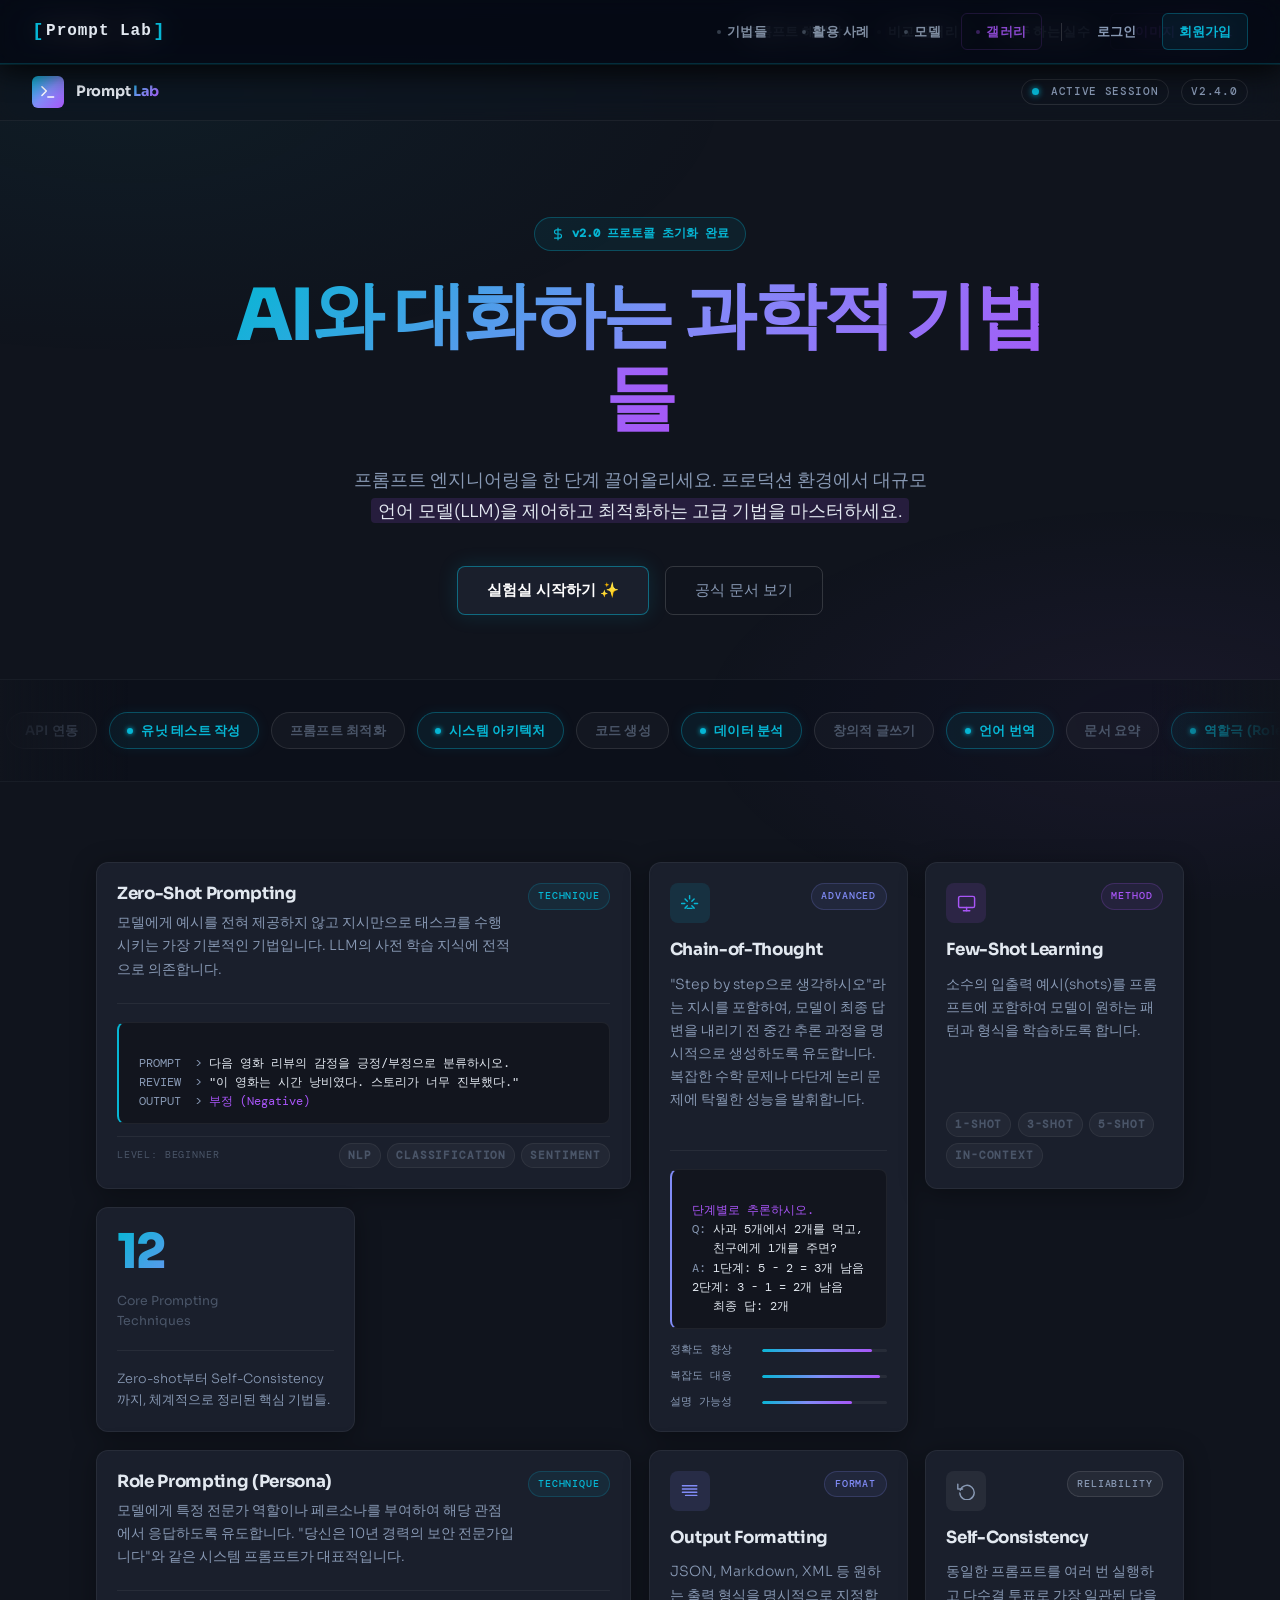
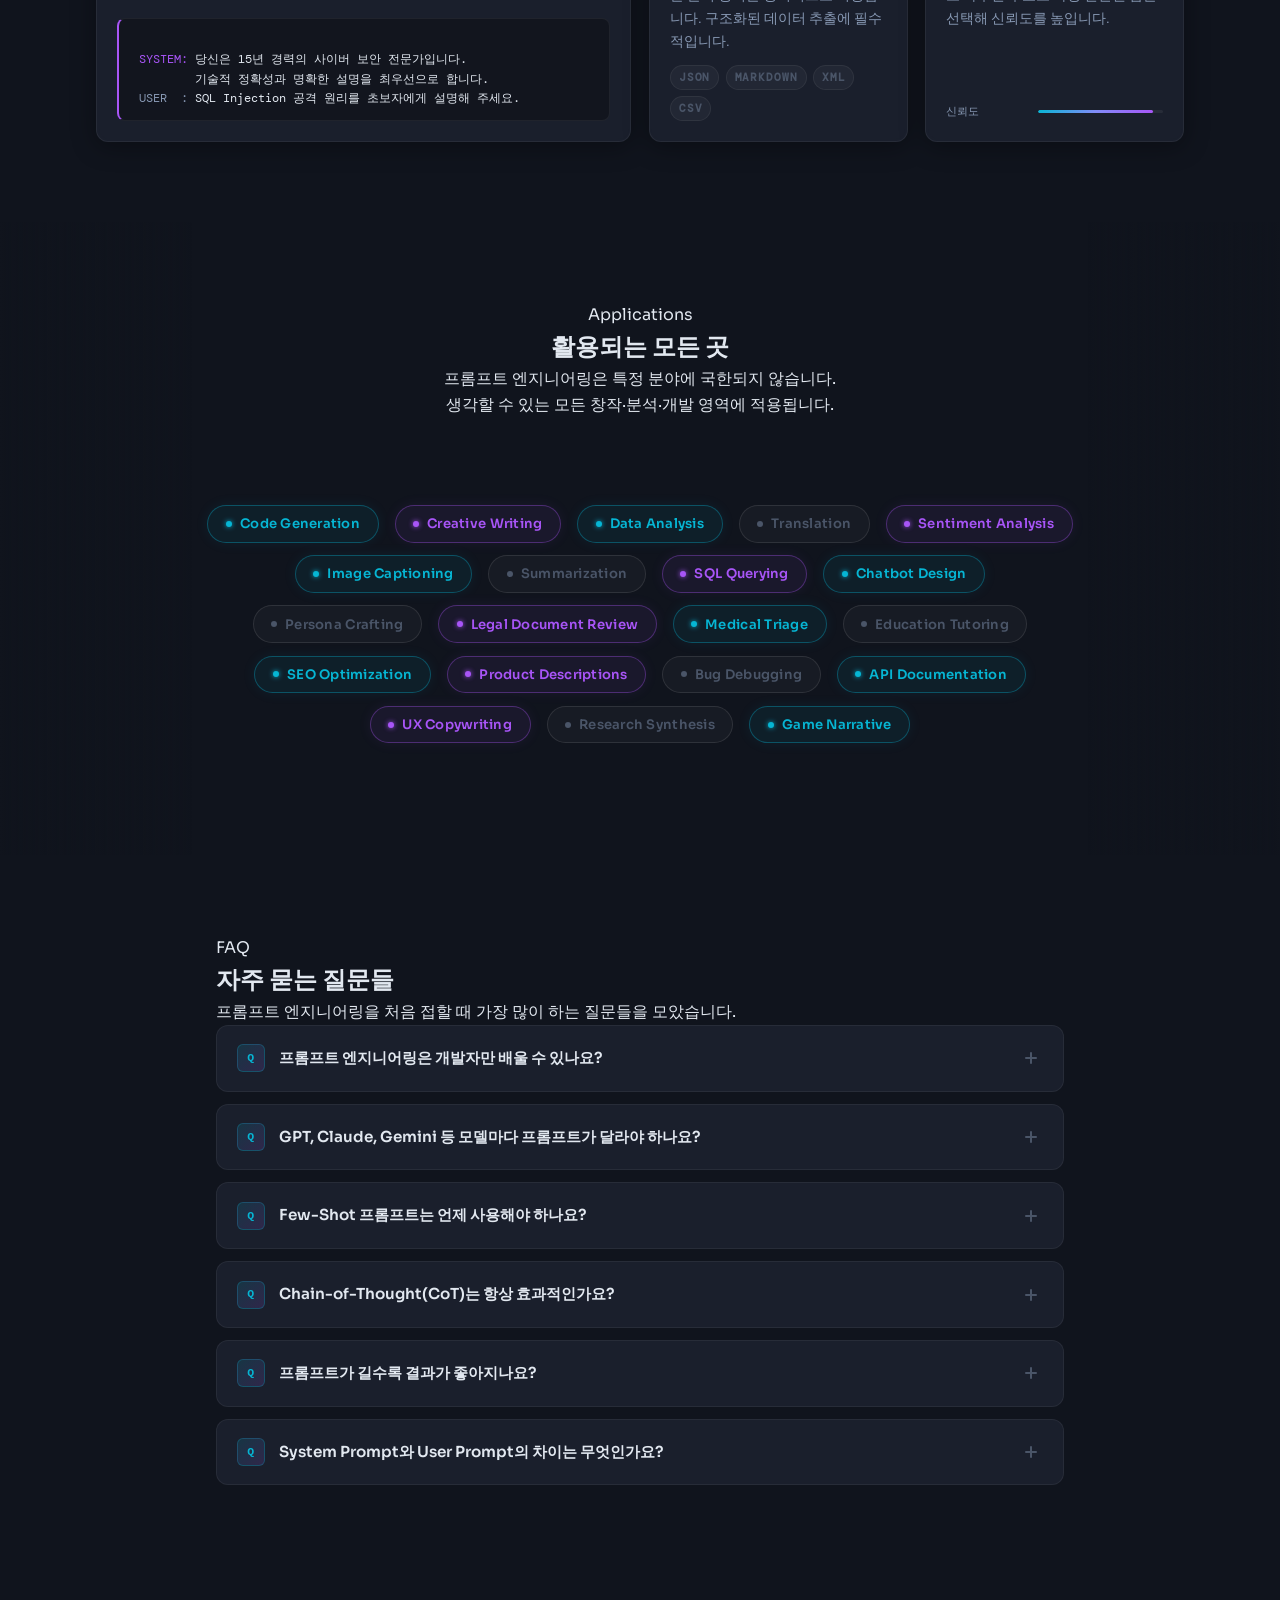
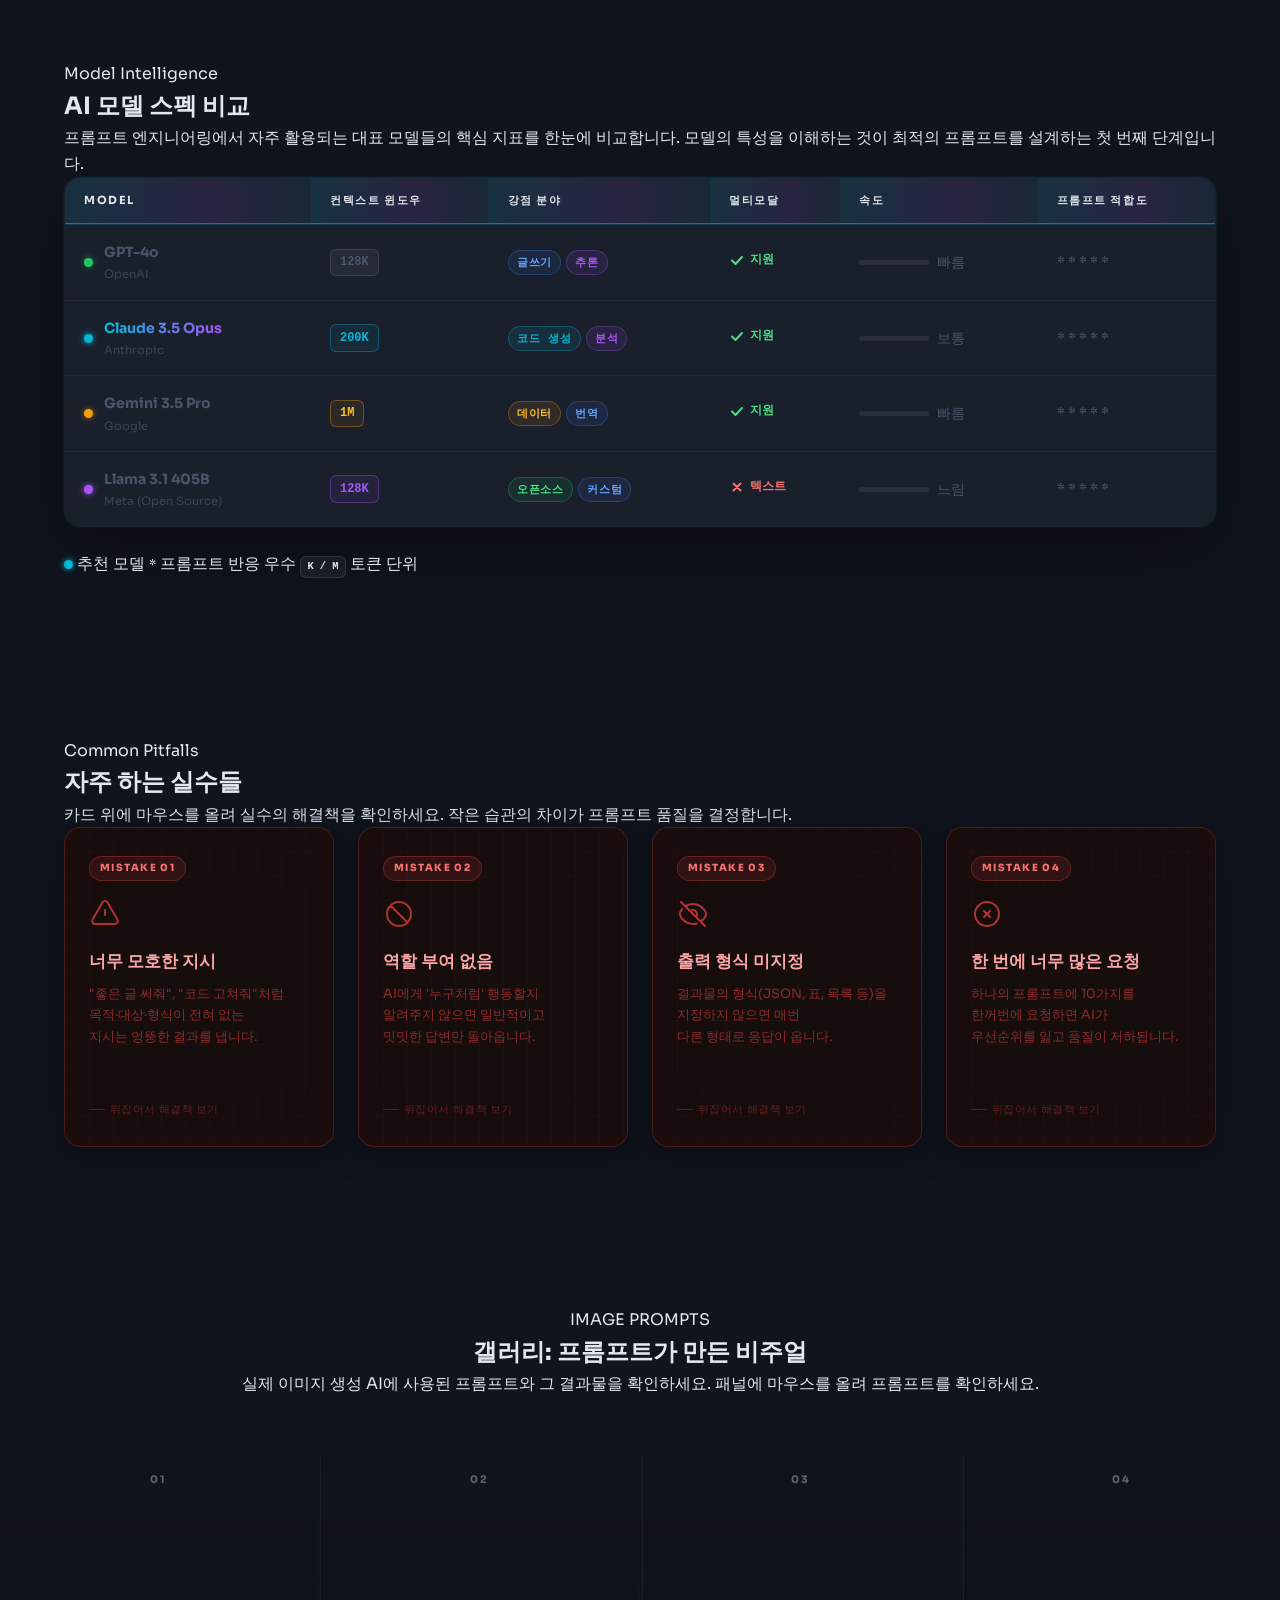
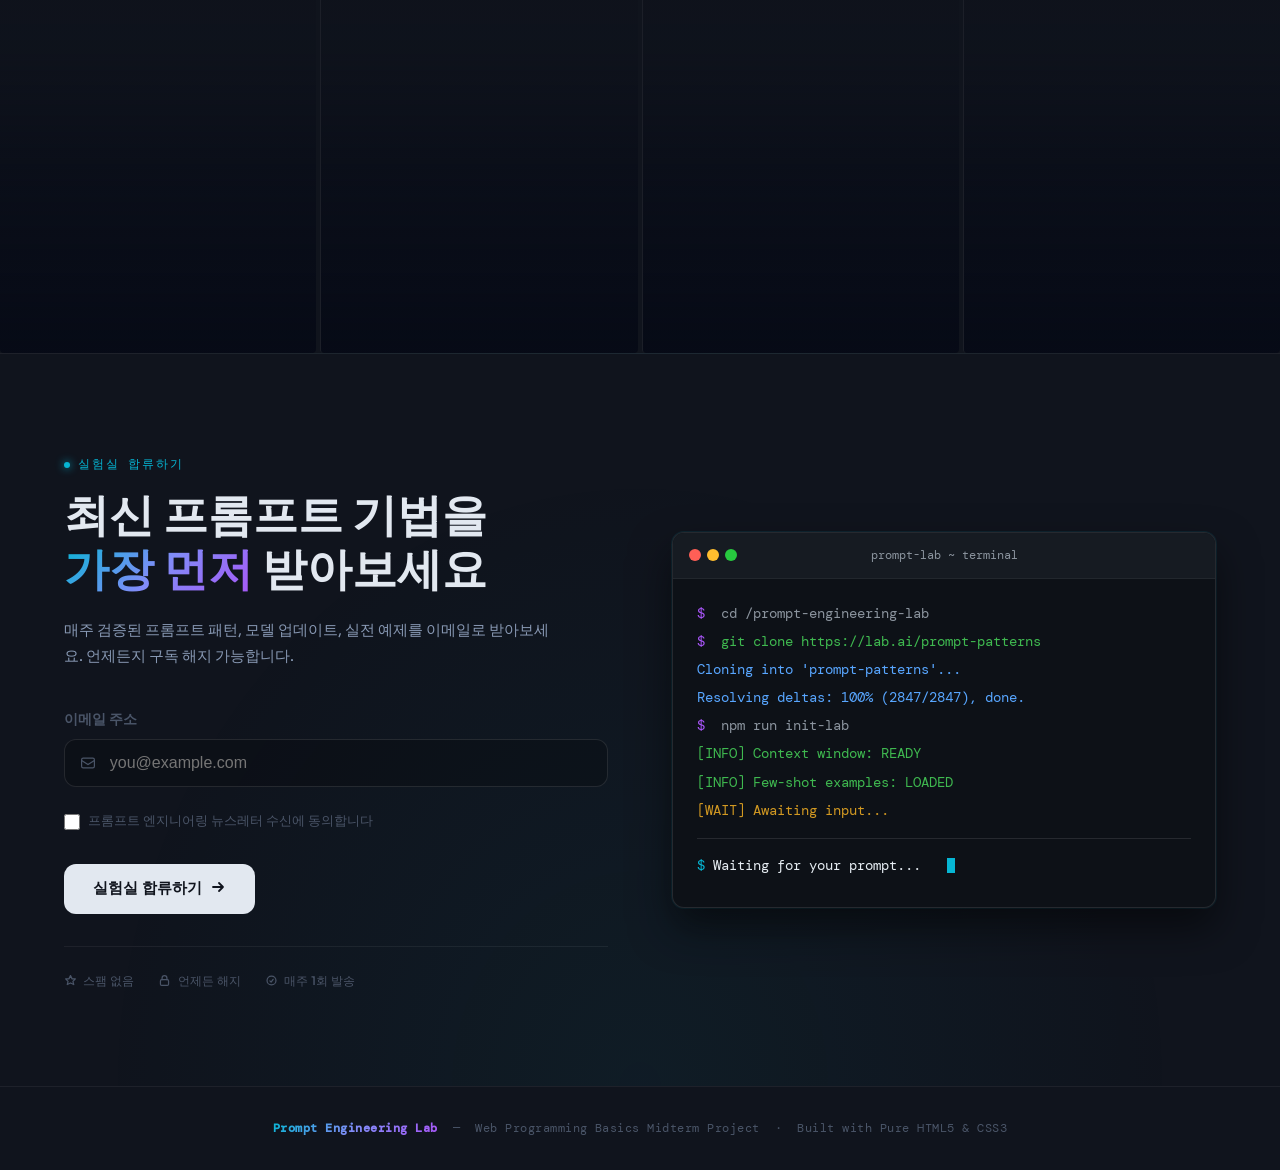
==== commit 6bcb92bc: "추가 수정 및 보완" ====
--- a/Prompt-Lab/prompt-engineering-lab.html
+++ b/Prompt-Lab/prompt-engineering-lab.html
@@ -416,147 +416,36 @@
     </p>
   </div>
 
-  <!-- 트랙 1: 왼쪽 → 오른쪽으로 흐름 -->
-  <div class="marquee-wrapper" aria-hidden="true">
-    <div class="marquee-track marquee-track--fwd">
-      <!-- 원본 세트 -->
-      <ul class="marquee-list">
-        <li class="marquee-pill marquee-pill--cyan">
-          <span class="marquee-pill__dot"></span>Code Generation
-        </li>
-        <li class="marquee-pill marquee-pill--purple">
-          <span class="marquee-pill__dot"></span>Creative Writing
-        </li>
-        <li class="marquee-pill marquee-pill--cyan">
-          <span class="marquee-pill__dot"></span>Data Analysis
-        </li>
-        <li class="marquee-pill marquee-pill--default">
-          <span class="marquee-pill__dot"></span>Translation
-        </li>
-        <li class="marquee-pill marquee-pill--purple">
-          <span class="marquee-pill__dot"></span>Sentiment Analysis
-        </li>
-        <li class="marquee-pill marquee-pill--cyan">
-          <span class="marquee-pill__dot"></span>Image Captioning
-        </li>
-        <li class="marquee-pill marquee-pill--default">
-          <span class="marquee-pill__dot"></span>Summarization
-        </li>
-        <li class="marquee-pill marquee-pill--purple">
-          <span class="marquee-pill__dot"></span>SQL Querying
-        </li>
-        <li class="marquee-pill marquee-pill--cyan">
-          <span class="marquee-pill__dot"></span>Chatbot Design
-        </li>
-        <li class="marquee-pill marquee-pill--default">
-          <span class="marquee-pill__dot"></span>Persona Crafting
-        </li>
-      </ul>
-      <!-- 무한 루프용 복제 세트 (aria-hidden으로 스크린리더 제외) -->
-      <ul class="marquee-list" aria-hidden="true">
-        <li class="marquee-pill marquee-pill--cyan">
-          <span class="marquee-pill__dot"></span>Code Generation
-        </li>
-        <li class="marquee-pill marquee-pill--purple">
-          <span class="marquee-pill__dot"></span>Creative Writing
-        </li>
-        <li class="marquee-pill marquee-pill--cyan">
-          <span class="marquee-pill__dot"></span>Data Analysis
-        </li>
-        <li class="marquee-pill marquee-pill--default">
-          <span class="marquee-pill__dot"></span>Translation
-        </li>
-        <li class="marquee-pill marquee-pill--purple">
-          <span class="marquee-pill__dot"></span>Sentiment Analysis
-        </li>
-        <li class="marquee-pill marquee-pill--cyan">
-          <span class="marquee-pill__dot"></span>Image Captioning
-        </li>
-        <li class="marquee-pill marquee-pill--default">
-          <span class="marquee-pill__dot"></span>Summarization
-        </li>
-        <li class="marquee-pill marquee-pill--purple">
-          <span class="marquee-pill__dot"></span>SQL Querying
-        </li>
-        <li class="marquee-pill marquee-pill--cyan">
-          <span class="marquee-pill__dot"></span>Chatbot Design
-        </li>
-        <li class="marquee-pill marquee-pill--default">
-          <span class="marquee-pill__dot"></span>Persona Crafting
-        </li>
-      </ul>
-    </div>
-  </div>
-
-  <!-- 트랙 2: 오른쪽 → 왼쪽으로 흐름 (역방향) -->
-  <div class="marquee-wrapper marquee-wrapper--rev" aria-hidden="true">
-    <div class="marquee-track marquee-track--rev">
-      <ul class="marquee-list">
-        <li class="marquee-pill marquee-pill--purple">
-          <span class="marquee-pill__dot"></span>Legal Document Review
-        </li>
-        <li class="marquee-pill marquee-pill--cyan">
-          <span class="marquee-pill__dot"></span>Medical Triage
-        </li>
-        <li class="marquee-pill marquee-pill--default">
-          <span class="marquee-pill__dot"></span>Education Tutoring
-        </li>
-        <li class="marquee-pill marquee-pill--cyan">
-          <span class="marquee-pill__dot"></span>SEO Optimization
-        </li>
-        <li class="marquee-pill marquee-pill--purple">
-          <span class="marquee-pill__dot"></span>Product Descriptions
-        </li>
-        <li class="marquee-pill marquee-pill--default">
-          <span class="marquee-pill__dot"></span>Bug Debugging
-        </li>
-        <li class="marquee-pill marquee-pill--cyan">
-          <span class="marquee-pill__dot"></span>API Documentation
-        </li>
-        <li class="marquee-pill marquee-pill--purple">
-          <span class="marquee-pill__dot"></span>UX Copywriting
-        </li>
-        <li class="marquee-pill marquee-pill--default">
-          <span class="marquee-pill__dot"></span>Research Synthesis
-        </li>
-        <li class="marquee-pill marquee-pill--cyan">
-          <span class="marquee-pill__dot"></span>Game Narrative
-        </li>
-      </ul>
-      <ul class="marquee-list" aria-hidden="true">
-        <li class="marquee-pill marquee-pill--purple">
-          <span class="marquee-pill__dot"></span>Legal Document Review
-        </li>
-        <li class="marquee-pill marquee-pill--cyan">
-          <span class="marquee-pill__dot"></span>Medical Triage
-        </li>
-        <li class="marquee-pill marquee-pill--default">
-          <span class="marquee-pill__dot"></span>Education Tutoring
-        </li>
-        <li class="marquee-pill marquee-pill--cyan">
-          <span class="marquee-pill__dot"></span>SEO Optimization
-        </li>
-        <li class="marquee-pill marquee-pill--purple">
-          <span class="marquee-pill__dot"></span>Product Descriptions
-        </li>
-        <li class="marquee-pill marquee-pill--default">
-          <span class="marquee-pill__dot"></span>Bug Debugging
-        </li>
-        <li class="marquee-pill marquee-pill--cyan">
-          <span class="marquee-pill__dot"></span>API Documentation
-        </li>
-        <li class="marquee-pill marquee-pill--purple">
-          <span class="marquee-pill__dot"></span>UX Copywriting
-        </li>
-        <li class="marquee-pill marquee-pill--default">
-          <span class="marquee-pill__dot"></span>Research Synthesis
-        </li>
-        <li class="marquee-pill marquee-pill--cyan">
-          <span class="marquee-pill__dot"></span>Game Narrative
-        </li>
-      </ul>
-    </div>
-  </div>
+  <!-- ============================================================
+     고정형 태그 클라우드 (Static Tag List)
+============================================================= -->
+<div class="static-tags-wrapper">
+  <ul class="static-tags-list">
+    <!-- 기존 트랙 1 내용 -->
+    <li class="marquee-pill marquee-pill--cyan"><span class="marquee-pill__dot"></span>Code Generation</li>
+    <li class="marquee-pill marquee-pill--purple"><span class="marquee-pill__dot"></span>Creative Writing</li>
+    <li class="marquee-pill marquee-pill--cyan"><span class="marquee-pill__dot"></span>Data Analysis</li>
+    <li class="marquee-pill marquee-pill--default"><span class="marquee-pill__dot"></span>Translation</li>
+    <li class="marquee-pill marquee-pill--purple"><span class="marquee-pill__dot"></span>Sentiment Analysis</li>
+    <li class="marquee-pill marquee-pill--cyan"><span class="marquee-pill__dot"></span>Image Captioning</li>
+    <li class="marquee-pill marquee-pill--default"><span class="marquee-pill__dot"></span>Summarization</li>
+    <li class="marquee-pill marquee-pill--purple"><span class="marquee-pill__dot"></span>SQL Querying</li>
+    <li class="marquee-pill marquee-pill--cyan"><span class="marquee-pill__dot"></span>Chatbot Design</li>
+    <li class="marquee-pill marquee-pill--default"><span class="marquee-pill__dot"></span>Persona Crafting</li>
+    
+    <!-- 기존 트랙 2 내용 -->
+    <li class="marquee-pill marquee-pill--purple"><span class="marquee-pill__dot"></span>Legal Document Review</li>
+    <li class="marquee-pill marquee-pill--cyan"><span class="marquee-pill__dot"></span>Medical Triage</li>
+    <li class="marquee-pill marquee-pill--default"><span class="marquee-pill__dot"></span>Education Tutoring</li>
+    <li class="marquee-pill marquee-pill--cyan"><span class="marquee-pill__dot"></span>SEO Optimization</li>
+    <li class="marquee-pill marquee-pill--purple"><span class="marquee-pill__dot"></span>Product Descriptions</li>
+    <li class="marquee-pill marquee-pill--default"><span class="marquee-pill__dot"></span>Bug Debugging</li>
+    <li class="marquee-pill marquee-pill--cyan"><span class="marquee-pill__dot"></span>API Documentation</li>
+    <li class="marquee-pill marquee-pill--purple"><span class="marquee-pill__dot"></span>UX Copywriting</li>
+    <li class="marquee-pill marquee-pill--default"><span class="marquee-pill__dot"></span>Research Synthesis</li>
+    <li class="marquee-pill marquee-pill--cyan"><span class="marquee-pill__dot"></span>Game Narrative</li>
+  </ul>
+</div>
 
 </section>
 
--- a/Prompt-Lab/style.css
+++ b/Prompt-Lab/style.css
@@ -731,6 +731,7 @@
 .marquee-section .section-header {
   padding: 0 1.5rem;
   margin-bottom: 3.5rem;
+  text-align: center;
 }
 
 .marquee-wrapper {
@@ -1885,4 +1886,36 @@
       display: none;
     }
   }
+}
+
+/* ============================================================
+   고정형 태그 클라우드 스타일 (Static Tags)
+============================================================= */
+.static-tags-wrapper {
+  width: 100%;
+  max-width: 900px; /* 태그들이 너무 넓게 퍼지지 않도록 최대 너비 제한 */
+  margin: 0 auto;
+  padding: 2rem 1rem;
+}
+
+.static-tags-list {
+  display: flex;
+  flex-wrap: wrap; /* 화면이 좁아지면 자동으로 밑으로 줄바꿈 */
+  justify-content: center; /* 가운데 정렬 */
+  align-items: center;
+  gap: 0.8rem 1rem; /* 상하 0.8rem, 좌우 1rem 간격 */
+  list-style: none;
+  padding: 0;
+  margin: 0;
+}
+
+/* 마우스 올렸을 때 살짝 떠오르는 애니메이션 (옵션) */
+.static-tags-list .marquee-pill {
+  transition: transform 0.2s ease, box-shadow 0.2s ease;
+  cursor: default;
+}
+
+.static-tags-list .marquee-pill:hover {
+  transform: translateY(-3px);
+  box-shadow: 0 5px 15px rgba(0, 0, 0, 0.3);
 }
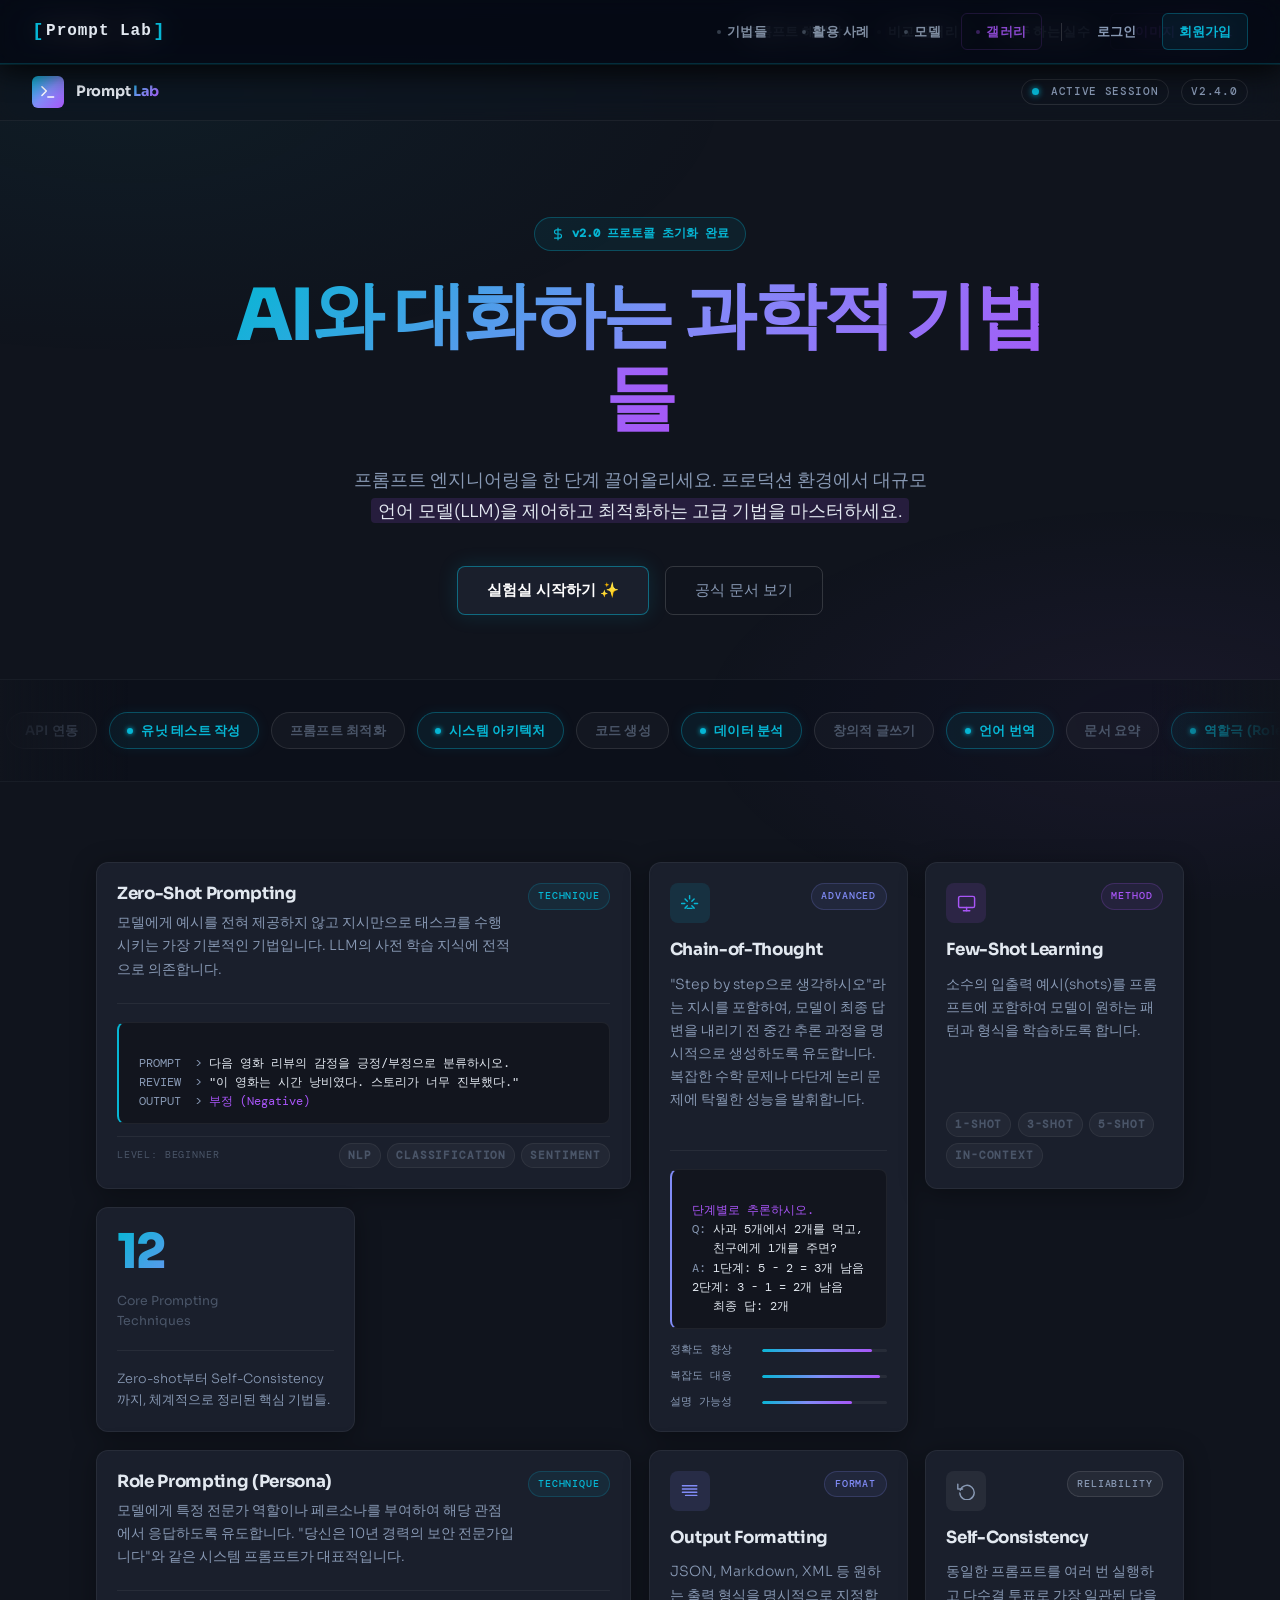
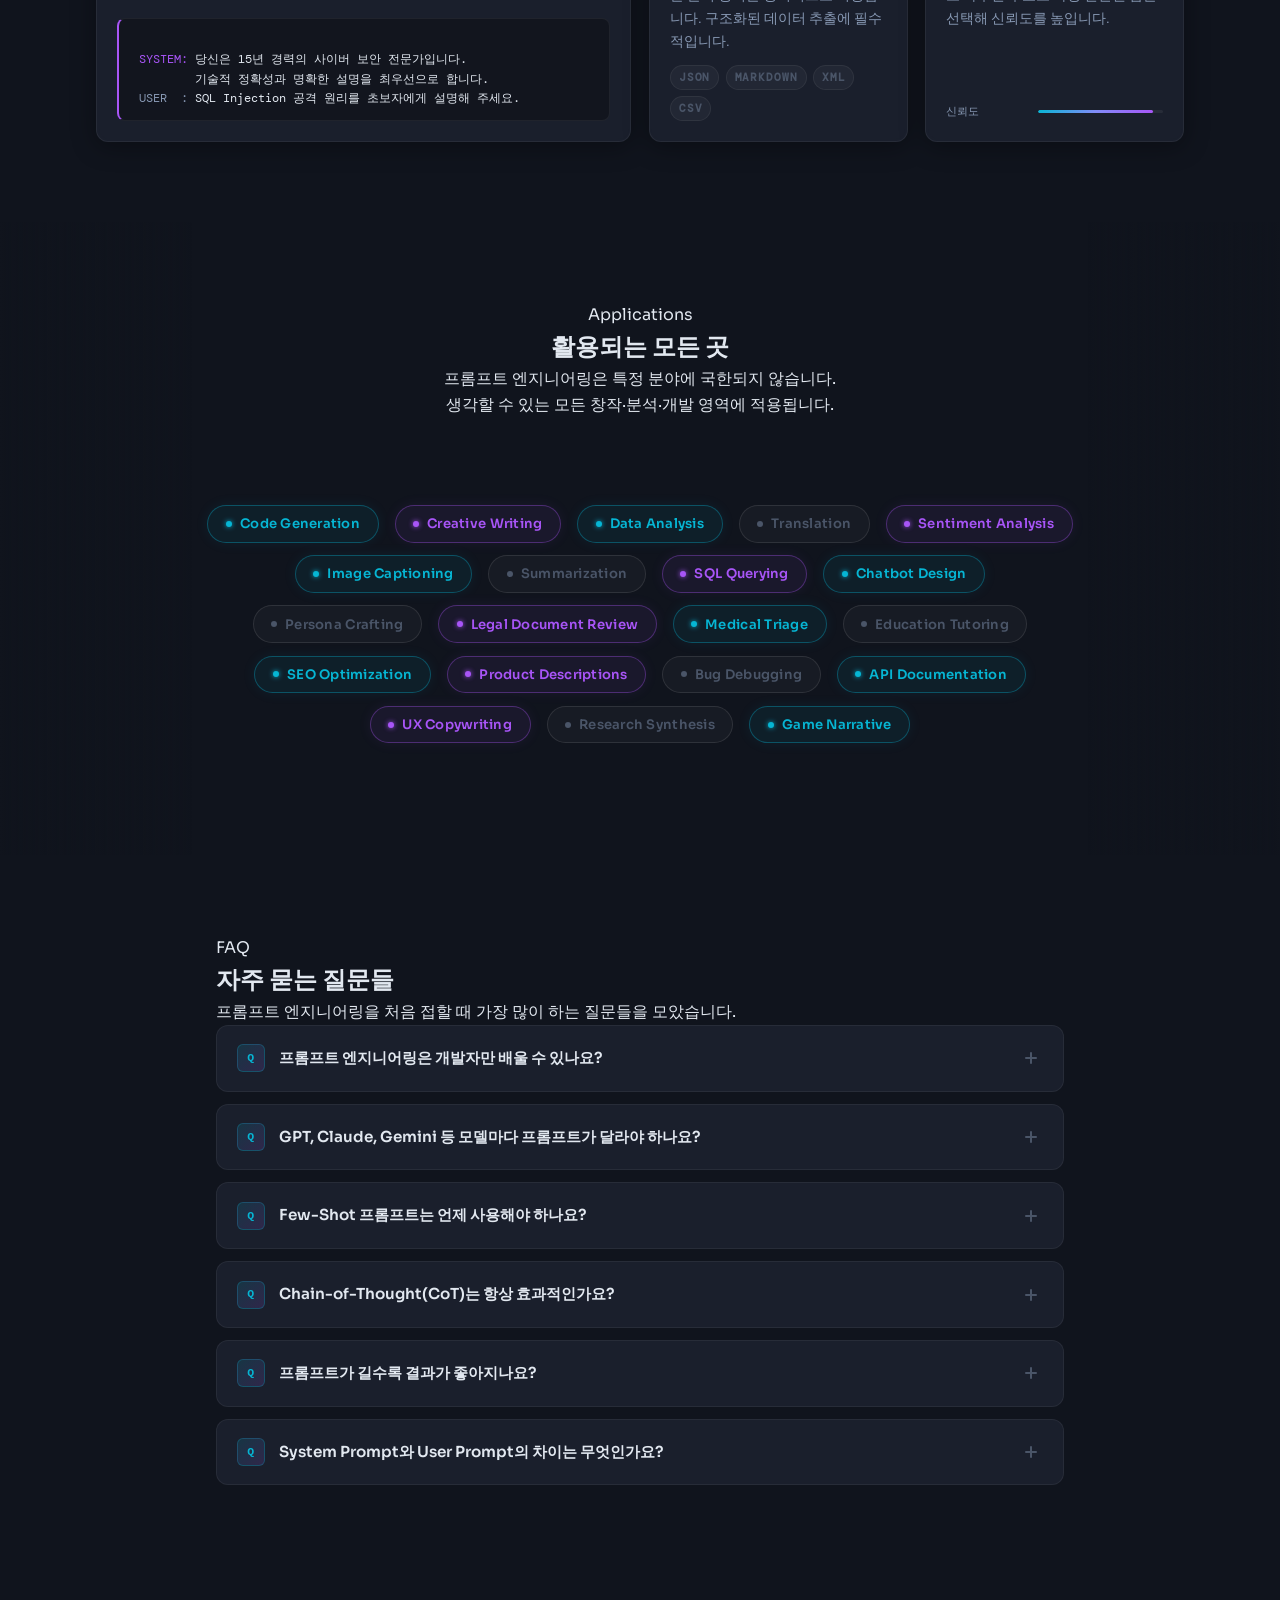
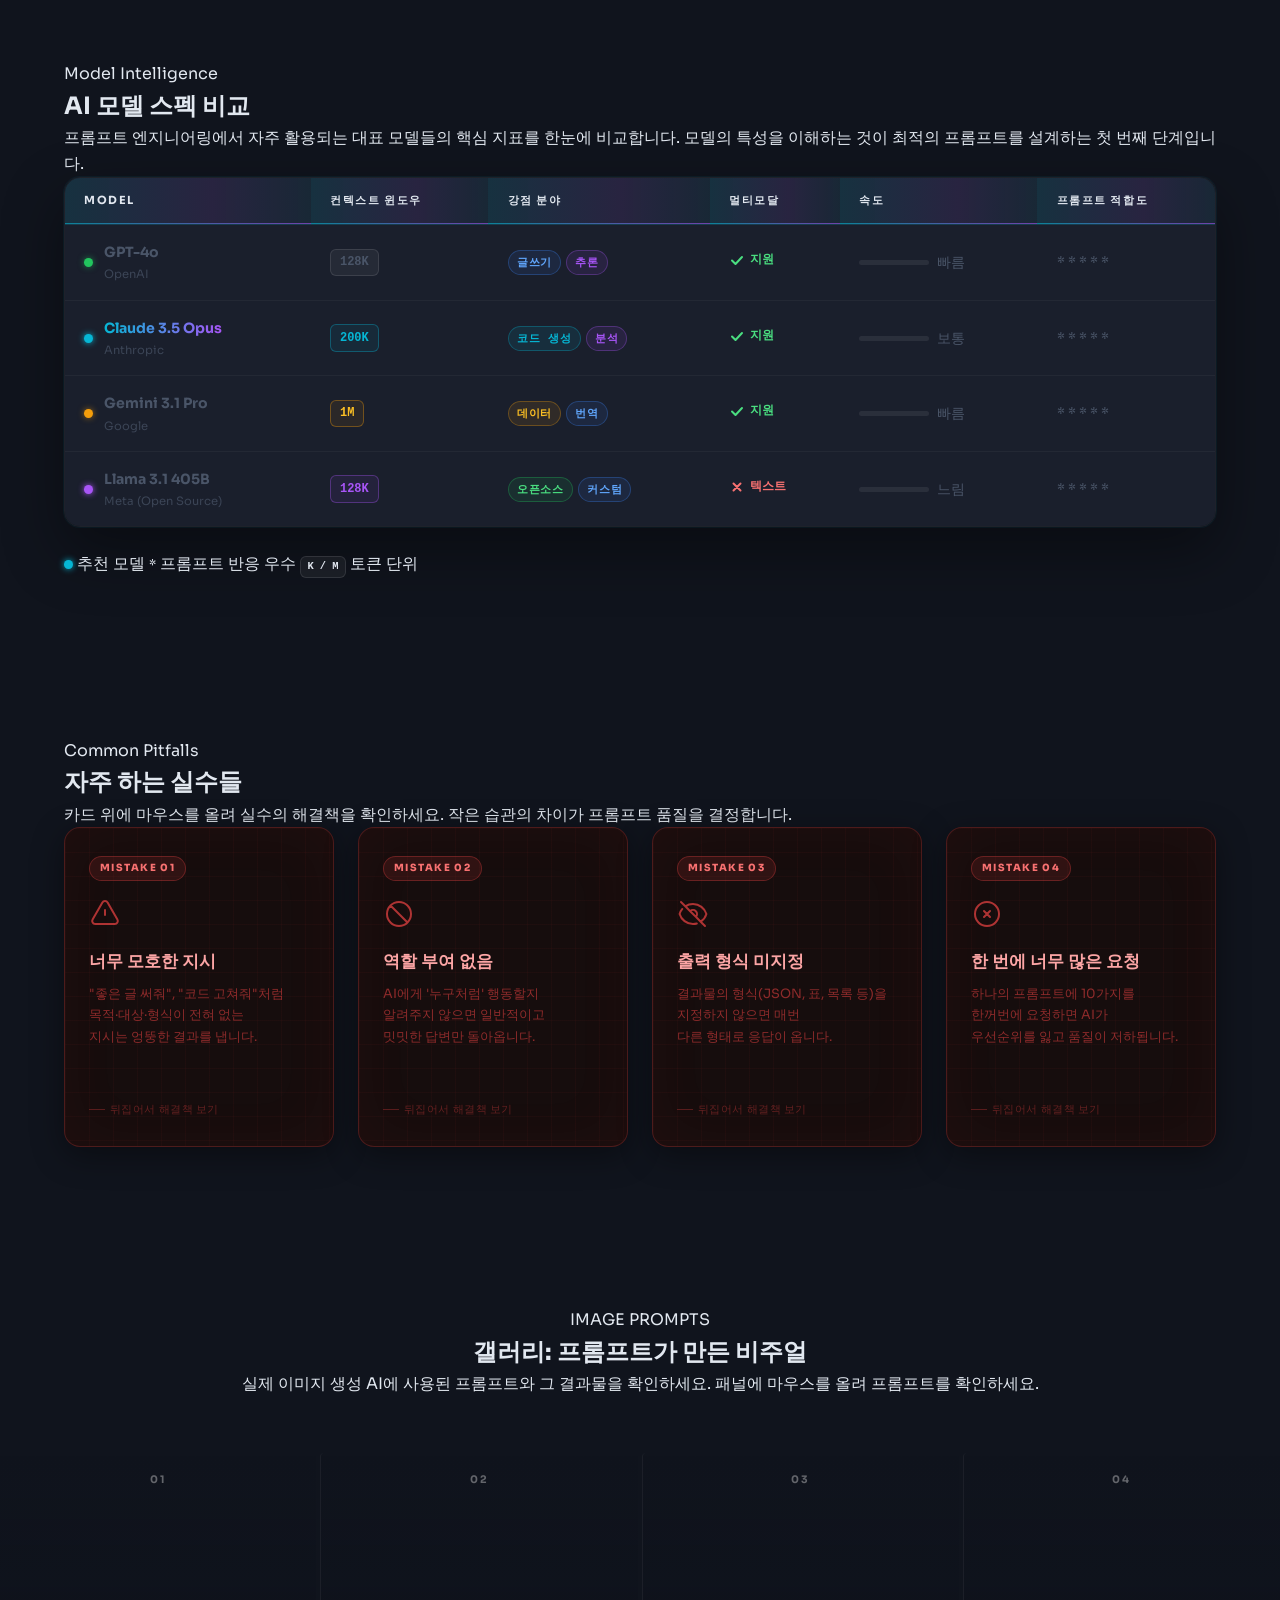
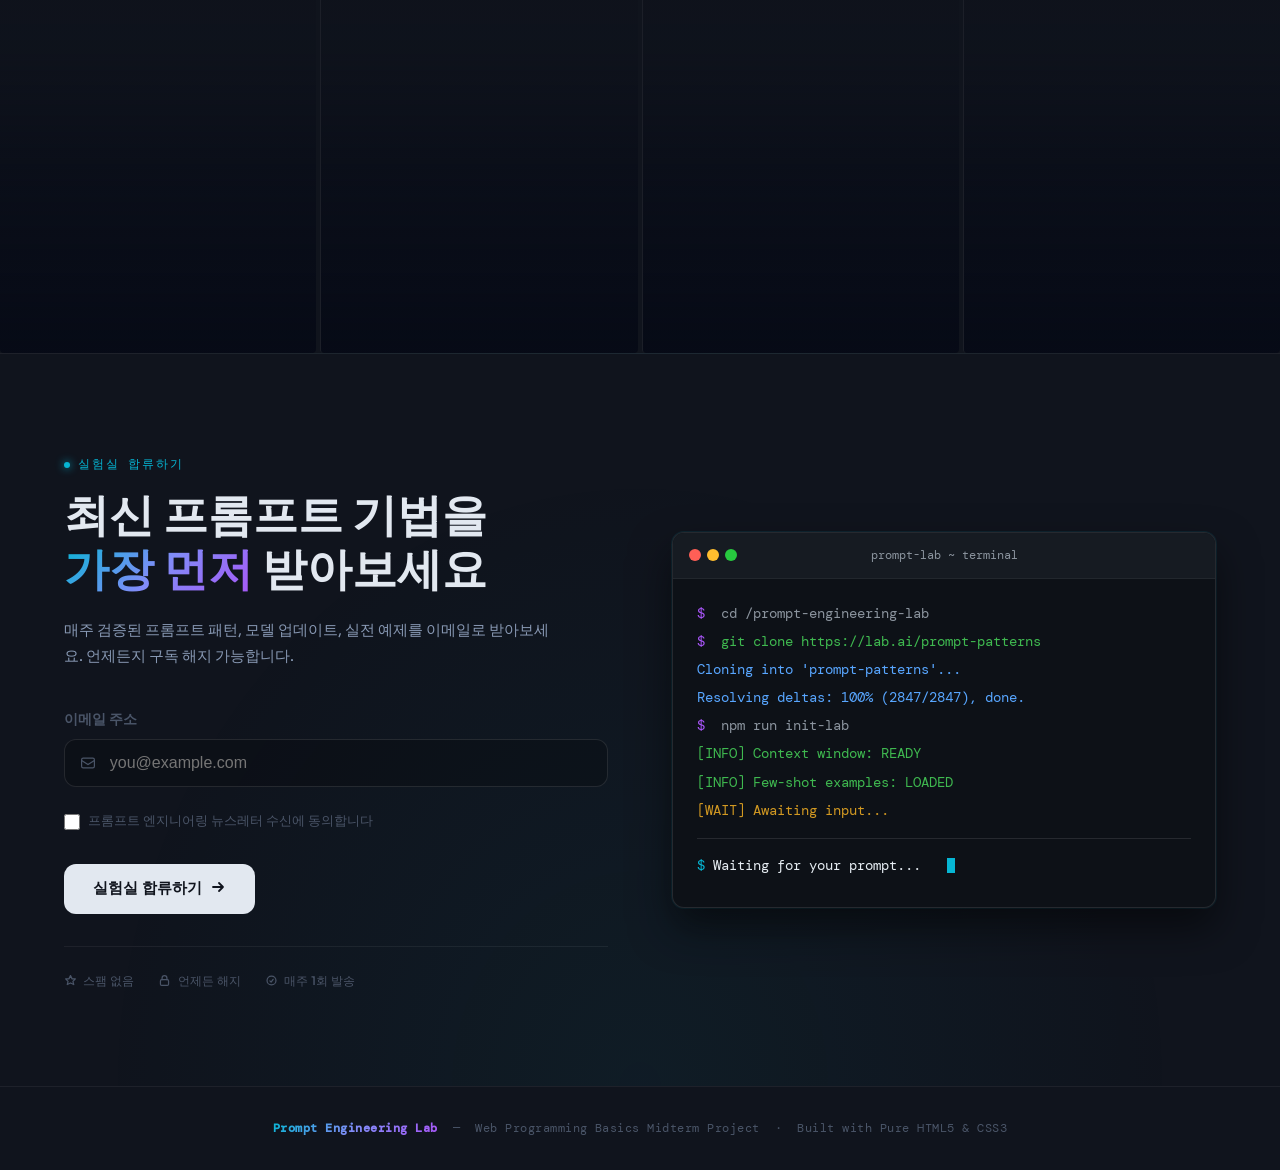
==== commit 8a26b894: "제미나이 버전 수정" ====
--- a/Prompt-Lab/prompt-engineering-lab.html
+++ b/Prompt-Lab/prompt-engineering-lab.html
@@ -722,7 +722,7 @@
               <div class="model-name-wrap">
                 <span class="model-dot model-dot--yellow"></span>
                 <div>
-                  <strong class="model-name">Gemini 3.5 Pro</strong>
+                  <strong class="model-name">Gemini 3.1 Pro</strong>
                   <span class="model-maker">Google</span>
                 </div>
               </div>
